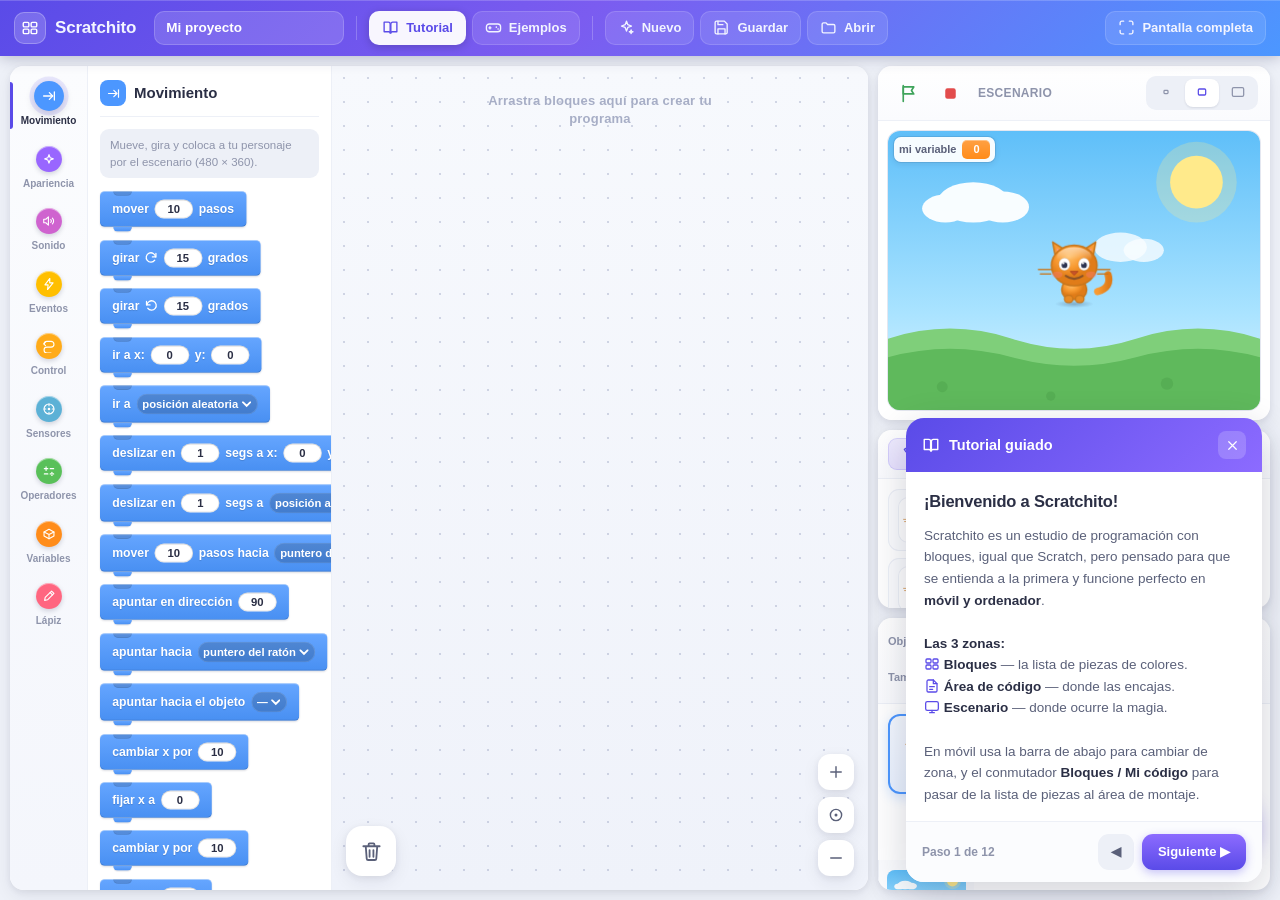
==== index.html @ 015745b8 "Scratchito: réplica de Scratch 3.0 en español para móvil y escritorio" ====
<!DOCTYPE html>
<html lang="es">
<head>
<meta charset="utf-8">
<meta name="viewport" content="width=device-width,initial-scale=1,maximum-scale=1,user-scalable=no,viewport-fit=cover">
<meta name="theme-color" content="#5A4BE8">
<title>Scratchito · Estudio de programación con bloques</title>
<link rel="icon" href="data:image/svg+xml,%3Csvg xmlns='http://www.w3.org/2000/svg' viewBox='0 0 24 24'%3E%3Crect width='24' height='24' rx='6' fill='%235A4BE8'/%3E%3Cg fill='white'%3E%3Crect x='4.5' y='5' width='6.4' height='5.4' rx='1.4'/%3E%3Crect x='13.1' y='5' width='6.4' height='5.4' rx='1.4'/%3E%3Crect x='4.5' y='13.6' width='6.4' height='5.4' rx='1.4'/%3E%3Crect x='13.1' y='13.6' width='6.4' height='5.4' rx='1.4'/%3E%3C/g%3E%3C/svg%3E">
<style>

/* ===================================================================
   SISTEMA DE ICONOS CSS
   Iconos vectoriales dibujados con máscaras SVG: heredan el color del
   texto (currentColor), son nítidos en cualquier pantalla y sustituyen
   por completo a los emojis del interfaz.
   =================================================================== */
.ic{
  display:inline-block;width:1.15em;height:1.15em;flex:0 0 auto;vertical-align:-.19em;
  background-color:currentColor;
  -webkit-mask-repeat:no-repeat;mask-repeat:no-repeat;
  -webkit-mask-position:center;mask-position:center;
  -webkit-mask-size:contain;mask-size:contain;
}
.ic-lg{width:1.5em;height:1.5em;vertical-align:-.32em}
.ic-xl{width:22px;height:22px}

.ic-flag{-webkit-mask-image:url("data:image/svg+xml,%3Csvg%20xmlns%3D%27http%3A%2F%2Fwww.w3.org%2F2000%2Fsvg%27%20viewBox%3D%270%200%2024%2024%27%20fill%3D%27none%27%20stroke%3D%27black%27%20stroke-width%3D%271.9%27%20stroke-linecap%3D%27round%27%20stroke-linejoin%3D%27round%27%3E%3Cpath%20d%3D%27M6%203v18%27%2F%3E%3Cpath%20d%3D%27M6%204.5h12l-2.6%204%202.6%204H6z%27%2F%3E%3C%2Fsvg%3E");mask-image:url("data:image/svg+xml,%3Csvg%20xmlns%3D%27http%3A%2F%2Fwww.w3.org%2F2000%2Fsvg%27%20viewBox%3D%270%200%2024%2024%27%20fill%3D%27none%27%20stroke%3D%27black%27%20stroke-width%3D%271.9%27%20stroke-linecap%3D%27round%27%20stroke-linejoin%3D%27round%27%3E%3Cpath%20d%3D%27M6%203v18%27%2F%3E%3Cpath%20d%3D%27M6%204.5h12l-2.6%204%202.6%204H6z%27%2F%3E%3C%2Fsvg%3E")}
.ic-stop{-webkit-mask-image:url("data:image/svg+xml,%3Csvg%20xmlns%3D%27http%3A%2F%2Fwww.w3.org%2F2000%2Fsvg%27%20viewBox%3D%270%200%2024%2024%27%20fill%3D%27none%27%20stroke%3D%27black%27%20stroke-width%3D%271.9%27%20stroke-linecap%3D%27round%27%20stroke-linejoin%3D%27round%27%3E%3Crect%20x%3D%276%27%20y%3D%276%27%20width%3D%2712%27%20height%3D%2712%27%20rx%3D%272.5%27%20fill%3D%27black%27%20stroke%3D%27none%27%2F%3E%3C%2Fsvg%3E");mask-image:url("data:image/svg+xml,%3Csvg%20xmlns%3D%27http%3A%2F%2Fwww.w3.org%2F2000%2Fsvg%27%20viewBox%3D%270%200%2024%2024%27%20fill%3D%27none%27%20stroke%3D%27black%27%20stroke-width%3D%271.9%27%20stroke-linecap%3D%27round%27%20stroke-linejoin%3D%27round%27%3E%3Crect%20x%3D%276%27%20y%3D%276%27%20width%3D%2712%27%20height%3D%2712%27%20rx%3D%272.5%27%20fill%3D%27black%27%20stroke%3D%27none%27%2F%3E%3C%2Fsvg%3E")}
.ic-book{-webkit-mask-image:url("data:image/svg+xml,%3Csvg%20xmlns%3D%27http%3A%2F%2Fwww.w3.org%2F2000%2Fsvg%27%20viewBox%3D%270%200%2024%2024%27%20fill%3D%27none%27%20stroke%3D%27black%27%20stroke-width%3D%271.9%27%20stroke-linecap%3D%27round%27%20stroke-linejoin%3D%27round%27%3E%3Cpath%20d%3D%27M3%204.5h6a2.5%202.5%200%200%201%202.5%202.5v13a2%202%200%200%200-2-2H3z%27%2F%3E%3Cpath%20d%3D%27M21%204.5h-6A2.5%202.5%200%200%200%2012.5%207v13a2%202%200%200%201%202-2H21z%27%2F%3E%3C%2Fsvg%3E");mask-image:url("data:image/svg+xml,%3Csvg%20xmlns%3D%27http%3A%2F%2Fwww.w3.org%2F2000%2Fsvg%27%20viewBox%3D%270%200%2024%2024%27%20fill%3D%27none%27%20stroke%3D%27black%27%20stroke-width%3D%271.9%27%20stroke-linecap%3D%27round%27%20stroke-linejoin%3D%27round%27%3E%3Cpath%20d%3D%27M3%204.5h6a2.5%202.5%200%200%201%202.5%202.5v13a2%202%200%200%200-2-2H3z%27%2F%3E%3Cpath%20d%3D%27M21%204.5h-6A2.5%202.5%200%200%200%2012.5%207v13a2%202%200%200%201%202-2H21z%27%2F%3E%3C%2Fsvg%3E")}
.ic-game{-webkit-mask-image:url("data:image/svg+xml,%3Csvg%20xmlns%3D%27http%3A%2F%2Fwww.w3.org%2F2000%2Fsvg%27%20viewBox%3D%270%200%2024%2024%27%20fill%3D%27none%27%20stroke%3D%27black%27%20stroke-width%3D%271.9%27%20stroke-linecap%3D%27round%27%20stroke-linejoin%3D%27round%27%3E%3Crect%20x%3D%272%27%20y%3D%277%27%20width%3D%2720%27%20height%3D%2711%27%20rx%3D%274%27%2F%3E%3Cpath%20d%3D%27M7%2011v3M5.5%2012.5h3%27%2F%3E%3Ccircle%20cx%3D%2716%27%20cy%3D%2711.5%27%20r%3D%271.1%27%20fill%3D%27black%27%20stroke%3D%27none%27%2F%3E%3Ccircle%20cx%3D%2718.5%27%20cy%3D%2714%27%20r%3D%271.1%27%20fill%3D%27black%27%20stroke%3D%27none%27%2F%3E%3C%2Fsvg%3E");mask-image:url("data:image/svg+xml,%3Csvg%20xmlns%3D%27http%3A%2F%2Fwww.w3.org%2F2000%2Fsvg%27%20viewBox%3D%270%200%2024%2024%27%20fill%3D%27none%27%20stroke%3D%27black%27%20stroke-width%3D%271.9%27%20stroke-linecap%3D%27round%27%20stroke-linejoin%3D%27round%27%3E%3Crect%20x%3D%272%27%20y%3D%277%27%20width%3D%2720%27%20height%3D%2711%27%20rx%3D%274%27%2F%3E%3Cpath%20d%3D%27M7%2011v3M5.5%2012.5h3%27%2F%3E%3Ccircle%20cx%3D%2716%27%20cy%3D%2711.5%27%20r%3D%271.1%27%20fill%3D%27black%27%20stroke%3D%27none%27%2F%3E%3Ccircle%20cx%3D%2718.5%27%20cy%3D%2714%27%20r%3D%271.1%27%20fill%3D%27black%27%20stroke%3D%27none%27%2F%3E%3C%2Fsvg%3E")}
.ic-sparkle{-webkit-mask-image:url("data:image/svg+xml,%3Csvg%20xmlns%3D%27http%3A%2F%2Fwww.w3.org%2F2000%2Fsvg%27%20viewBox%3D%270%200%2024%2024%27%20fill%3D%27none%27%20stroke%3D%27black%27%20stroke-width%3D%271.9%27%20stroke-linecap%3D%27round%27%20stroke-linejoin%3D%27round%27%3E%3Cpath%20d%3D%27M12%203l1.9%205.1L19%2010l-5.1%201.9L12%2017l-1.9-5.1L5%2010l5.1-1.9z%27%2F%3E%3Cpath%20d%3D%27M18.5%2015.5l.7%201.8%201.8.7-1.8.7-.7%201.8-.7-1.8-1.8-.7%201.8-.7z%27%2F%3E%3C%2Fsvg%3E");mask-image:url("data:image/svg+xml,%3Csvg%20xmlns%3D%27http%3A%2F%2Fwww.w3.org%2F2000%2Fsvg%27%20viewBox%3D%270%200%2024%2024%27%20fill%3D%27none%27%20stroke%3D%27black%27%20stroke-width%3D%271.9%27%20stroke-linecap%3D%27round%27%20stroke-linejoin%3D%27round%27%3E%3Cpath%20d%3D%27M12%203l1.9%205.1L19%2010l-5.1%201.9L12%2017l-1.9-5.1L5%2010l5.1-1.9z%27%2F%3E%3Cpath%20d%3D%27M18.5%2015.5l.7%201.8%201.8.7-1.8.7-.7%201.8-.7-1.8-1.8-.7%201.8-.7z%27%2F%3E%3C%2Fsvg%3E")}
.ic-save{-webkit-mask-image:url("data:image/svg+xml,%3Csvg%20xmlns%3D%27http%3A%2F%2Fwww.w3.org%2F2000%2Fsvg%27%20viewBox%3D%270%200%2024%2024%27%20fill%3D%27none%27%20stroke%3D%27black%27%20stroke-width%3D%271.9%27%20stroke-linecap%3D%27round%27%20stroke-linejoin%3D%27round%27%3E%3Cpath%20d%3D%27M5%203h11l4%204v12a2%202%200%200%201-2%202H5a2%202%200%200%201-2-2V5a2%202%200%200%201%202-2z%27%2F%3E%3Cpath%20d%3D%27M7%2021v-7h10v7M7%203v5h7%27%2F%3E%3C%2Fsvg%3E");mask-image:url("data:image/svg+xml,%3Csvg%20xmlns%3D%27http%3A%2F%2Fwww.w3.org%2F2000%2Fsvg%27%20viewBox%3D%270%200%2024%2024%27%20fill%3D%27none%27%20stroke%3D%27black%27%20stroke-width%3D%271.9%27%20stroke-linecap%3D%27round%27%20stroke-linejoin%3D%27round%27%3E%3Cpath%20d%3D%27M5%203h11l4%204v12a2%202%200%200%201-2%202H5a2%202%200%200%201-2-2V5a2%202%200%200%201%202-2z%27%2F%3E%3Cpath%20d%3D%27M7%2021v-7h10v7M7%203v5h7%27%2F%3E%3C%2Fsvg%3E")}
.ic-folder{-webkit-mask-image:url("data:image/svg+xml,%3Csvg%20xmlns%3D%27http%3A%2F%2Fwww.w3.org%2F2000%2Fsvg%27%20viewBox%3D%270%200%2024%2024%27%20fill%3D%27none%27%20stroke%3D%27black%27%20stroke-width%3D%271.9%27%20stroke-linecap%3D%27round%27%20stroke-linejoin%3D%27round%27%3E%3Cpath%20d%3D%27M3%207.5A2%202%200%200%201%205%205.5h3.6l2%202.2H19a2%202%200%200%201%202%202v7.8a2%202%200%200%201-2%202H5a2%202%200%200%201-2-2z%27%2F%3E%3C%2Fsvg%3E");mask-image:url("data:image/svg+xml,%3Csvg%20xmlns%3D%27http%3A%2F%2Fwww.w3.org%2F2000%2Fsvg%27%20viewBox%3D%270%200%2024%2024%27%20fill%3D%27none%27%20stroke%3D%27black%27%20stroke-width%3D%271.9%27%20stroke-linecap%3D%27round%27%20stroke-linejoin%3D%27round%27%3E%3Cpath%20d%3D%27M3%207.5A2%202%200%200%201%205%205.5h3.6l2%202.2H19a2%202%200%200%201%202%202v7.8a2%202%200%200%201-2%202H5a2%202%200%200%201-2-2z%27%2F%3E%3C%2Fsvg%3E")}
.ic-expand{-webkit-mask-image:url("data:image/svg+xml,%3Csvg%20xmlns%3D%27http%3A%2F%2Fwww.w3.org%2F2000%2Fsvg%27%20viewBox%3D%270%200%2024%2024%27%20fill%3D%27none%27%20stroke%3D%27black%27%20stroke-width%3D%271.9%27%20stroke-linecap%3D%27round%27%20stroke-linejoin%3D%27round%27%3E%3Cpath%20d%3D%27M8%203H5.5A2.5%202.5%200%200%200%203%205.5V8M16%203h2.5A2.5%202.5%200%200%201%2021%205.5V8M21%2016v2.5a2.5%202.5%200%200%201-2.5%202.5H16M3%2016v2.5A2.5%202.5%200%200%200%205.5%2021H8%27%2F%3E%3C%2Fsvg%3E");mask-image:url("data:image/svg+xml,%3Csvg%20xmlns%3D%27http%3A%2F%2Fwww.w3.org%2F2000%2Fsvg%27%20viewBox%3D%270%200%2024%2024%27%20fill%3D%27none%27%20stroke%3D%27black%27%20stroke-width%3D%271.9%27%20stroke-linecap%3D%27round%27%20stroke-linejoin%3D%27round%27%3E%3Cpath%20d%3D%27M8%203H5.5A2.5%202.5%200%200%200%203%205.5V8M16%203h2.5A2.5%202.5%200%200%201%2021%205.5V8M21%2016v2.5a2.5%202.5%200%200%201-2.5%202.5H16M3%2016v2.5A2.5%202.5%200%200%200%205.5%2021H8%27%2F%3E%3C%2Fsvg%3E")}
.ic-dots{-webkit-mask-image:url("data:image/svg+xml,%3Csvg%20xmlns%3D%27http%3A%2F%2Fwww.w3.org%2F2000%2Fsvg%27%20viewBox%3D%270%200%2024%2024%27%20fill%3D%27none%27%20stroke%3D%27black%27%20stroke-width%3D%271.9%27%20stroke-linecap%3D%27round%27%20stroke-linejoin%3D%27round%27%3E%3Ccircle%20cx%3D%275%27%20cy%3D%2712%27%20r%3D%271.7%27%20fill%3D%27black%27%20stroke%3D%27none%27%2F%3E%3Ccircle%20cx%3D%2712%27%20cy%3D%2712%27%20r%3D%271.7%27%20fill%3D%27black%27%20stroke%3D%27none%27%2F%3E%3Ccircle%20cx%3D%2719%27%20cy%3D%2712%27%20r%3D%271.7%27%20fill%3D%27black%27%20stroke%3D%27none%27%2F%3E%3C%2Fsvg%3E");mask-image:url("data:image/svg+xml,%3Csvg%20xmlns%3D%27http%3A%2F%2Fwww.w3.org%2F2000%2Fsvg%27%20viewBox%3D%270%200%2024%2024%27%20fill%3D%27none%27%20stroke%3D%27black%27%20stroke-width%3D%271.9%27%20stroke-linecap%3D%27round%27%20stroke-linejoin%3D%27round%27%3E%3Ccircle%20cx%3D%275%27%20cy%3D%2712%27%20r%3D%271.7%27%20fill%3D%27black%27%20stroke%3D%27none%27%2F%3E%3Ccircle%20cx%3D%2712%27%20cy%3D%2712%27%20r%3D%271.7%27%20fill%3D%27black%27%20stroke%3D%27none%27%2F%3E%3Ccircle%20cx%3D%2719%27%20cy%3D%2712%27%20r%3D%271.7%27%20fill%3D%27black%27%20stroke%3D%27none%27%2F%3E%3C%2Fsvg%3E")}
.ic-trash{-webkit-mask-image:url("data:image/svg+xml,%3Csvg%20xmlns%3D%27http%3A%2F%2Fwww.w3.org%2F2000%2Fsvg%27%20viewBox%3D%270%200%2024%2024%27%20fill%3D%27none%27%20stroke%3D%27black%27%20stroke-width%3D%271.9%27%20stroke-linecap%3D%27round%27%20stroke-linejoin%3D%27round%27%3E%3Cpath%20d%3D%27M3.5%206.5h17M9%206.5V4.5a1%201%200%200%201%201-1h4a1%201%200%200%201%201%201v2M6%206.5l1%2013a1.5%201.5%200%200%200%201.5%201.4h7A1.5%201.5%200%200%200%2017%2019.5l1-13%27%2F%3E%3Cpath%20d%3D%27M10%2010.5v7M14%2010.5v7%27%2F%3E%3C%2Fsvg%3E");mask-image:url("data:image/svg+xml,%3Csvg%20xmlns%3D%27http%3A%2F%2Fwww.w3.org%2F2000%2Fsvg%27%20viewBox%3D%270%200%2024%2024%27%20fill%3D%27none%27%20stroke%3D%27black%27%20stroke-width%3D%271.9%27%20stroke-linecap%3D%27round%27%20stroke-linejoin%3D%27round%27%3E%3Cpath%20d%3D%27M3.5%206.5h17M9%206.5V4.5a1%201%200%200%201%201-1h4a1%201%200%200%201%201%201v2M6%206.5l1%2013a1.5%201.5%200%200%200%201.5%201.4h7A1.5%201.5%200%200%200%2017%2019.5l1-13%27%2F%3E%3Cpath%20d%3D%27M10%2010.5v7M14%2010.5v7%27%2F%3E%3C%2Fsvg%3E")}
.ic-plus{-webkit-mask-image:url("data:image/svg+xml,%3Csvg%20xmlns%3D%27http%3A%2F%2Fwww.w3.org%2F2000%2Fsvg%27%20viewBox%3D%270%200%2024%2024%27%20fill%3D%27none%27%20stroke%3D%27black%27%20stroke-width%3D%271.9%27%20stroke-linecap%3D%27round%27%20stroke-linejoin%3D%27round%27%3E%3Cpath%20d%3D%27M12%205v14M5%2012h14%27%2F%3E%3C%2Fsvg%3E");mask-image:url("data:image/svg+xml,%3Csvg%20xmlns%3D%27http%3A%2F%2Fwww.w3.org%2F2000%2Fsvg%27%20viewBox%3D%270%200%2024%2024%27%20fill%3D%27none%27%20stroke%3D%27black%27%20stroke-width%3D%271.9%27%20stroke-linecap%3D%27round%27%20stroke-linejoin%3D%27round%27%3E%3Cpath%20d%3D%27M12%205v14M5%2012h14%27%2F%3E%3C%2Fsvg%3E")}
.ic-minus{-webkit-mask-image:url("data:image/svg+xml,%3Csvg%20xmlns%3D%27http%3A%2F%2Fwww.w3.org%2F2000%2Fsvg%27%20viewBox%3D%270%200%2024%2024%27%20fill%3D%27none%27%20stroke%3D%27black%27%20stroke-width%3D%271.9%27%20stroke-linecap%3D%27round%27%20stroke-linejoin%3D%27round%27%3E%3Cpath%20d%3D%27M5%2012h14%27%2F%3E%3C%2Fsvg%3E");mask-image:url("data:image/svg+xml,%3Csvg%20xmlns%3D%27http%3A%2F%2Fwww.w3.org%2F2000%2Fsvg%27%20viewBox%3D%270%200%2024%2024%27%20fill%3D%27none%27%20stroke%3D%27black%27%20stroke-width%3D%271.9%27%20stroke-linecap%3D%27round%27%20stroke-linejoin%3D%27round%27%3E%3Cpath%20d%3D%27M5%2012h14%27%2F%3E%3C%2Fsvg%3E")}
.ic-target{-webkit-mask-image:url("data:image/svg+xml,%3Csvg%20xmlns%3D%27http%3A%2F%2Fwww.w3.org%2F2000%2Fsvg%27%20viewBox%3D%270%200%2024%2024%27%20fill%3D%27none%27%20stroke%3D%27black%27%20stroke-width%3D%271.9%27%20stroke-linecap%3D%27round%27%20stroke-linejoin%3D%27round%27%3E%3Ccircle%20cx%3D%2712%27%20cy%3D%2712%27%20r%3D%277.5%27%2F%3E%3Ccircle%20cx%3D%2712%27%20cy%3D%2712%27%20r%3D%272%27%20fill%3D%27black%27%20stroke%3D%27none%27%2F%3E%3C%2Fsvg%3E");mask-image:url("data:image/svg+xml,%3Csvg%20xmlns%3D%27http%3A%2F%2Fwww.w3.org%2F2000%2Fsvg%27%20viewBox%3D%270%200%2024%2024%27%20fill%3D%27none%27%20stroke%3D%27black%27%20stroke-width%3D%271.9%27%20stroke-linecap%3D%27round%27%20stroke-linejoin%3D%27round%27%3E%3Ccircle%20cx%3D%2712%27%20cy%3D%2712%27%20r%3D%277.5%27%2F%3E%3Ccircle%20cx%3D%2712%27%20cy%3D%2712%27%20r%3D%272%27%20fill%3D%27black%27%20stroke%3D%27none%27%2F%3E%3C%2Fsvg%3E")}
.ic-check{-webkit-mask-image:url("data:image/svg+xml,%3Csvg%20xmlns%3D%27http%3A%2F%2Fwww.w3.org%2F2000%2Fsvg%27%20viewBox%3D%270%200%2024%2024%27%20fill%3D%27none%27%20stroke%3D%27black%27%20stroke-width%3D%271.9%27%20stroke-linecap%3D%27round%27%20stroke-linejoin%3D%27round%27%3E%3Cpath%20d%3D%27M4.5%2012.5l5%205%2010-11%27%2F%3E%3C%2Fsvg%3E");mask-image:url("data:image/svg+xml,%3Csvg%20xmlns%3D%27http%3A%2F%2Fwww.w3.org%2F2000%2Fsvg%27%20viewBox%3D%270%200%2024%2024%27%20fill%3D%27none%27%20stroke%3D%27black%27%20stroke-width%3D%271.9%27%20stroke-linecap%3D%27round%27%20stroke-linejoin%3D%27round%27%3E%3Cpath%20d%3D%27M4.5%2012.5l5%205%2010-11%27%2F%3E%3C%2Fsvg%3E")}
.ic-close{-webkit-mask-image:url("data:image/svg+xml,%3Csvg%20xmlns%3D%27http%3A%2F%2Fwww.w3.org%2F2000%2Fsvg%27%20viewBox%3D%270%200%2024%2024%27%20fill%3D%27none%27%20stroke%3D%27black%27%20stroke-width%3D%271.9%27%20stroke-linecap%3D%27round%27%20stroke-linejoin%3D%27round%27%3E%3Cpath%20d%3D%27M6%206l12%2012M18%206L6%2018%27%2F%3E%3C%2Fsvg%3E");mask-image:url("data:image/svg+xml,%3Csvg%20xmlns%3D%27http%3A%2F%2Fwww.w3.org%2F2000%2Fsvg%27%20viewBox%3D%270%200%2024%2024%27%20fill%3D%27none%27%20stroke%3D%27black%27%20stroke-width%3D%271.9%27%20stroke-linecap%3D%27round%27%20stroke-linejoin%3D%27round%27%3E%3Cpath%20d%3D%27M6%206l12%2012M18%206L6%2018%27%2F%3E%3C%2Fsvg%3E")}
.ic-search{-webkit-mask-image:url("data:image/svg+xml,%3Csvg%20xmlns%3D%27http%3A%2F%2Fwww.w3.org%2F2000%2Fsvg%27%20viewBox%3D%270%200%2024%2024%27%20fill%3D%27none%27%20stroke%3D%27black%27%20stroke-width%3D%271.9%27%20stroke-linecap%3D%27round%27%20stroke-linejoin%3D%27round%27%3E%3Ccircle%20cx%3D%2711%27%20cy%3D%2711%27%20r%3D%276.5%27%2F%3E%3Cpath%20d%3D%27M16%2016l4.5%204.5%27%2F%3E%3C%2Fsvg%3E");mask-image:url("data:image/svg+xml,%3Csvg%20xmlns%3D%27http%3A%2F%2Fwww.w3.org%2F2000%2Fsvg%27%20viewBox%3D%270%200%2024%2024%27%20fill%3D%27none%27%20stroke%3D%27black%27%20stroke-width%3D%271.9%27%20stroke-linecap%3D%27round%27%20stroke-linejoin%3D%27round%27%3E%3Ccircle%20cx%3D%2711%27%20cy%3D%2711%27%20r%3D%276.5%27%2F%3E%3Cpath%20d%3D%27M16%2016l4.5%204.5%27%2F%3E%3C%2Fsvg%3E")}
.ic-eye{-webkit-mask-image:url("data:image/svg+xml,%3Csvg%20xmlns%3D%27http%3A%2F%2Fwww.w3.org%2F2000%2Fsvg%27%20viewBox%3D%270%200%2024%2024%27%20fill%3D%27none%27%20stroke%3D%27black%27%20stroke-width%3D%271.9%27%20stroke-linecap%3D%27round%27%20stroke-linejoin%3D%27round%27%3E%3Cpath%20d%3D%27M2.5%2012S6%205.5%2012%205.5%2021.5%2012%2021.5%2012%2018%2018.5%2012%2018.5%202.5%2012%202.5%2012z%27%2F%3E%3Ccircle%20cx%3D%2712%27%20cy%3D%2712%27%20r%3D%272.8%27%2F%3E%3C%2Fsvg%3E");mask-image:url("data:image/svg+xml,%3Csvg%20xmlns%3D%27http%3A%2F%2Fwww.w3.org%2F2000%2Fsvg%27%20viewBox%3D%270%200%2024%2024%27%20fill%3D%27none%27%20stroke%3D%27black%27%20stroke-width%3D%271.9%27%20stroke-linecap%3D%27round%27%20stroke-linejoin%3D%27round%27%3E%3Cpath%20d%3D%27M2.5%2012S6%205.5%2012%205.5%2021.5%2012%2021.5%2012%2018%2018.5%2012%2018.5%202.5%2012%202.5%2012z%27%2F%3E%3Ccircle%20cx%3D%2712%27%20cy%3D%2712%27%20r%3D%272.8%27%2F%3E%3C%2Fsvg%3E")}
.ic-eye-off{-webkit-mask-image:url("data:image/svg+xml,%3Csvg%20xmlns%3D%27http%3A%2F%2Fwww.w3.org%2F2000%2Fsvg%27%20viewBox%3D%270%200%2024%2024%27%20fill%3D%27none%27%20stroke%3D%27black%27%20stroke-width%3D%271.9%27%20stroke-linecap%3D%27round%27%20stroke-linejoin%3D%27round%27%3E%3Cpath%20d%3D%27M4%204l16%2016%27%2F%3E%3Cpath%20d%3D%27M9.6%206.1A9%209%200%200%201%2012%205.5c6%200%209.5%206.5%209.5%206.5a17%2017%200%200%201-3.3%204.1M6.2%208.2A17%2017%200%200%200%202.5%2012S6%2018.5%2012%2018.5a9%209%200%200%200%202.6-.4%27%2F%3E%3Cpath%20d%3D%27M9.9%209.9a3%203%200%200%200%204.2%204.2%27%2F%3E%3C%2Fsvg%3E");mask-image:url("data:image/svg+xml,%3Csvg%20xmlns%3D%27http%3A%2F%2Fwww.w3.org%2F2000%2Fsvg%27%20viewBox%3D%270%200%2024%2024%27%20fill%3D%27none%27%20stroke%3D%27black%27%20stroke-width%3D%271.9%27%20stroke-linecap%3D%27round%27%20stroke-linejoin%3D%27round%27%3E%3Cpath%20d%3D%27M4%204l16%2016%27%2F%3E%3Cpath%20d%3D%27M9.6%206.1A9%209%200%200%201%2012%205.5c6%200%209.5%206.5%209.5%206.5a17%2017%200%200%201-3.3%204.1M6.2%208.2A17%2017%200%200%200%202.5%2012S6%2018.5%2012%2018.5a9%209%200%200%200%202.6-.4%27%2F%3E%3Cpath%20d%3D%27M9.9%209.9a3%203%200%200%200%204.2%204.2%27%2F%3E%3C%2Fsvg%3E")}
.ic-stage{-webkit-mask-image:url("data:image/svg+xml,%3Csvg%20xmlns%3D%27http%3A%2F%2Fwww.w3.org%2F2000%2Fsvg%27%20viewBox%3D%270%200%2024%2024%27%20fill%3D%27none%27%20stroke%3D%27black%27%20stroke-width%3D%271.9%27%20stroke-linecap%3D%27round%27%20stroke-linejoin%3D%27round%27%3E%3Crect%20x%3D%272.5%27%20y%3D%274%27%20width%3D%2719%27%20height%3D%2713%27%20rx%3D%272.5%27%2F%3E%3Cpath%20d%3D%27M8.5%2020.5h7M12%2017v3.5%27%2F%3E%3C%2Fsvg%3E");mask-image:url("data:image/svg+xml,%3Csvg%20xmlns%3D%27http%3A%2F%2Fwww.w3.org%2F2000%2Fsvg%27%20viewBox%3D%270%200%2024%2024%27%20fill%3D%27none%27%20stroke%3D%27black%27%20stroke-width%3D%271.9%27%20stroke-linecap%3D%27round%27%20stroke-linejoin%3D%27round%27%3E%3Crect%20x%3D%272.5%27%20y%3D%274%27%20width%3D%2719%27%20height%3D%2713%27%20rx%3D%272.5%27%2F%3E%3Cpath%20d%3D%27M8.5%2020.5h7M12%2017v3.5%27%2F%3E%3C%2Fsvg%3E")}
.ic-bricks{-webkit-mask-image:url("data:image/svg+xml,%3Csvg%20xmlns%3D%27http%3A%2F%2Fwww.w3.org%2F2000%2Fsvg%27%20viewBox%3D%270%200%2024%2024%27%20fill%3D%27none%27%20stroke%3D%27black%27%20stroke-width%3D%271.9%27%20stroke-linecap%3D%27round%27%20stroke-linejoin%3D%27round%27%3E%3Crect%20x%3D%273%27%20y%3D%274.5%27%20width%3D%277.5%27%20height%3D%276%27%20rx%3D%271.5%27%2F%3E%3Crect%20x%3D%2713.5%27%20y%3D%274.5%27%20width%3D%277.5%27%20height%3D%276%27%20rx%3D%271.5%27%2F%3E%3Crect%20x%3D%273%27%20y%3D%2713.5%27%20width%3D%277.5%27%20height%3D%276%27%20rx%3D%271.5%27%2F%3E%3Crect%20x%3D%2713.5%27%20y%3D%2713.5%27%20width%3D%277.5%27%20height%3D%276%27%20rx%3D%271.5%27%2F%3E%3C%2Fsvg%3E");mask-image:url("data:image/svg+xml,%3Csvg%20xmlns%3D%27http%3A%2F%2Fwww.w3.org%2F2000%2Fsvg%27%20viewBox%3D%270%200%2024%2024%27%20fill%3D%27none%27%20stroke%3D%27black%27%20stroke-width%3D%271.9%27%20stroke-linecap%3D%27round%27%20stroke-linejoin%3D%27round%27%3E%3Crect%20x%3D%273%27%20y%3D%274.5%27%20width%3D%277.5%27%20height%3D%276%27%20rx%3D%271.5%27%2F%3E%3Crect%20x%3D%2713.5%27%20y%3D%274.5%27%20width%3D%277.5%27%20height%3D%276%27%20rx%3D%271.5%27%2F%3E%3Crect%20x%3D%273%27%20y%3D%2713.5%27%20width%3D%277.5%27%20height%3D%276%27%20rx%3D%271.5%27%2F%3E%3Crect%20x%3D%2713.5%27%20y%3D%2713.5%27%20width%3D%277.5%27%20height%3D%276%27%20rx%3D%271.5%27%2F%3E%3C%2Fsvg%3E")}
.ic-script{-webkit-mask-image:url("data:image/svg+xml,%3Csvg%20xmlns%3D%27http%3A%2F%2Fwww.w3.org%2F2000%2Fsvg%27%20viewBox%3D%270%200%2024%2024%27%20fill%3D%27none%27%20stroke%3D%27black%27%20stroke-width%3D%271.9%27%20stroke-linecap%3D%27round%27%20stroke-linejoin%3D%27round%27%3E%3Cpath%20d%3D%27M14%203H6.5A2%202%200%200%200%204.5%205v14a2%202%200%200%200%202%202h11a2%202%200%200%200%202-2V8.5z%27%2F%3E%3Cpath%20d%3D%27M14%203v5.5h5.5M8.5%2013h7M8.5%2017h4.5%27%2F%3E%3C%2Fsvg%3E");mask-image:url("data:image/svg+xml,%3Csvg%20xmlns%3D%27http%3A%2F%2Fwww.w3.org%2F2000%2Fsvg%27%20viewBox%3D%270%200%2024%2024%27%20fill%3D%27none%27%20stroke%3D%27black%27%20stroke-width%3D%271.9%27%20stroke-linecap%3D%27round%27%20stroke-linejoin%3D%27round%27%3E%3Cpath%20d%3D%27M14%203H6.5A2%202%200%200%200%204.5%205v14a2%202%200%200%200%202%202h11a2%202%200%200%200%202-2V8.5z%27%2F%3E%3Cpath%20d%3D%27M14%203v5.5h5.5M8.5%2013h7M8.5%2017h4.5%27%2F%3E%3C%2Fsvg%3E")}
.ic-shirt{-webkit-mask-image:url("data:image/svg+xml,%3Csvg%20xmlns%3D%27http%3A%2F%2Fwww.w3.org%2F2000%2Fsvg%27%20viewBox%3D%270%200%2024%2024%27%20fill%3D%27none%27%20stroke%3D%27black%27%20stroke-width%3D%271.9%27%20stroke-linecap%3D%27round%27%20stroke-linejoin%3D%27round%27%3E%3Cpath%20d%3D%27M8.5%203.5L12%205.5l3.5-2%205%203-2.2%203.6-2.3-1.2v11.6h-8V8.9L5.7%2010.1%203.5%206.5z%27%2F%3E%3C%2Fsvg%3E");mask-image:url("data:image/svg+xml,%3Csvg%20xmlns%3D%27http%3A%2F%2Fwww.w3.org%2F2000%2Fsvg%27%20viewBox%3D%270%200%2024%2024%27%20fill%3D%27none%27%20stroke%3D%27black%27%20stroke-width%3D%271.9%27%20stroke-linecap%3D%27round%27%20stroke-linejoin%3D%27round%27%3E%3Cpath%20d%3D%27M8.5%203.5L12%205.5l3.5-2%205%203-2.2%203.6-2.3-1.2v11.6h-8V8.9L5.7%2010.1%203.5%206.5z%27%2F%3E%3C%2Fsvg%3E")}
.ic-speaker{-webkit-mask-image:url("data:image/svg+xml,%3Csvg%20xmlns%3D%27http%3A%2F%2Fwww.w3.org%2F2000%2Fsvg%27%20viewBox%3D%270%200%2024%2024%27%20fill%3D%27none%27%20stroke%3D%27black%27%20stroke-width%3D%271.9%27%20stroke-linecap%3D%27round%27%20stroke-linejoin%3D%27round%27%3E%3Cpath%20d%3D%27M11%205L6.5%209H3v6h3.5L11%2019z%27%2F%3E%3Cpath%20d%3D%27M15%209.5a3.5%203.5%200%200%201%200%205M17.8%207a7%207%200%200%201%200%2010%27%2F%3E%3C%2Fsvg%3E");mask-image:url("data:image/svg+xml,%3Csvg%20xmlns%3D%27http%3A%2F%2Fwww.w3.org%2F2000%2Fsvg%27%20viewBox%3D%270%200%2024%2024%27%20fill%3D%27none%27%20stroke%3D%27black%27%20stroke-width%3D%271.9%27%20stroke-linecap%3D%27round%27%20stroke-linejoin%3D%27round%27%3E%3Cpath%20d%3D%27M11%205L6.5%209H3v6h3.5L11%2019z%27%2F%3E%3Cpath%20d%3D%27M15%209.5a3.5%203.5%200%200%201%200%205M17.8%207a7%207%200%200%201%200%2010%27%2F%3E%3C%2Fsvg%3E")}
.ic-note{-webkit-mask-image:url("data:image/svg+xml,%3Csvg%20xmlns%3D%27http%3A%2F%2Fwww.w3.org%2F2000%2Fsvg%27%20viewBox%3D%270%200%2024%2024%27%20fill%3D%27none%27%20stroke%3D%27black%27%20stroke-width%3D%271.9%27%20stroke-linecap%3D%27round%27%20stroke-linejoin%3D%27round%27%3E%3Cpath%20d%3D%27M9%2018V5.5l10-2V16%27%2F%3E%3Ccircle%20cx%3D%276.5%27%20cy%3D%2718%27%20r%3D%272.6%27%2F%3E%3Ccircle%20cx%3D%2716.5%27%20cy%3D%2716%27%20r%3D%272.6%27%2F%3E%3C%2Fsvg%3E");mask-image:url("data:image/svg+xml,%3Csvg%20xmlns%3D%27http%3A%2F%2Fwww.w3.org%2F2000%2Fsvg%27%20viewBox%3D%270%200%2024%2024%27%20fill%3D%27none%27%20stroke%3D%27black%27%20stroke-width%3D%271.9%27%20stroke-linecap%3D%27round%27%20stroke-linejoin%3D%27round%27%3E%3Cpath%20d%3D%27M9%2018V5.5l10-2V16%27%2F%3E%3Ccircle%20cx%3D%276.5%27%20cy%3D%2718%27%20r%3D%272.6%27%2F%3E%3Ccircle%20cx%3D%2716.5%27%20cy%3D%2716%27%20r%3D%272.6%27%2F%3E%3C%2Fsvg%3E")}
.ic-image{-webkit-mask-image:url("data:image/svg+xml,%3Csvg%20xmlns%3D%27http%3A%2F%2Fwww.w3.org%2F2000%2Fsvg%27%20viewBox%3D%270%200%2024%2024%27%20fill%3D%27none%27%20stroke%3D%27black%27%20stroke-width%3D%271.9%27%20stroke-linecap%3D%27round%27%20stroke-linejoin%3D%27round%27%3E%3Crect%20x%3D%273%27%20y%3D%274.5%27%20width%3D%2718%27%20height%3D%2715%27%20rx%3D%272.5%27%2F%3E%3Ccircle%20cx%3D%278.5%27%20cy%3D%2710%27%20r%3D%271.8%27%2F%3E%3Cpath%20d%3D%27M3.5%2017l5-4.5%204%203.5%203-2.5%205%204%27%2F%3E%3C%2Fsvg%3E");mask-image:url("data:image/svg+xml,%3Csvg%20xmlns%3D%27http%3A%2F%2Fwww.w3.org%2F2000%2Fsvg%27%20viewBox%3D%270%200%2024%2024%27%20fill%3D%27none%27%20stroke%3D%27black%27%20stroke-width%3D%271.9%27%20stroke-linecap%3D%27round%27%20stroke-linejoin%3D%27round%27%3E%3Crect%20x%3D%273%27%20y%3D%274.5%27%20width%3D%2718%27%20height%3D%2715%27%20rx%3D%272.5%27%2F%3E%3Ccircle%20cx%3D%278.5%27%20cy%3D%2710%27%20r%3D%271.8%27%2F%3E%3Cpath%20d%3D%27M3.5%2017l5-4.5%204%203.5%203-2.5%205%204%27%2F%3E%3C%2Fsvg%3E")}
.ic-user-plus{-webkit-mask-image:url("data:image/svg+xml,%3Csvg%20xmlns%3D%27http%3A%2F%2Fwww.w3.org%2F2000%2Fsvg%27%20viewBox%3D%270%200%2024%2024%27%20fill%3D%27none%27%20stroke%3D%27black%27%20stroke-width%3D%271.9%27%20stroke-linecap%3D%27round%27%20stroke-linejoin%3D%27round%27%3E%3Ccircle%20cx%3D%279.5%27%20cy%3D%278%27%20r%3D%273.8%27%2F%3E%3Cpath%20d%3D%27M3%2020c0-3.6%202.9-5.8%206.5-5.8%201.4%200%202.7.3%203.7.9%27%2F%3E%3Cpath%20d%3D%27M18%2013.5v6M15%2016.5h6%27%2F%3E%3C%2Fsvg%3E");mask-image:url("data:image/svg+xml,%3Csvg%20xmlns%3D%27http%3A%2F%2Fwww.w3.org%2F2000%2Fsvg%27%20viewBox%3D%270%200%2024%2024%27%20fill%3D%27none%27%20stroke%3D%27black%27%20stroke-width%3D%271.9%27%20stroke-linecap%3D%27round%27%20stroke-linejoin%3D%27round%27%3E%3Ccircle%20cx%3D%279.5%27%20cy%3D%278%27%20r%3D%273.8%27%2F%3E%3Cpath%20d%3D%27M3%2020c0-3.6%202.9-5.8%206.5-5.8%201.4%200%202.7.3%203.7.9%27%2F%3E%3Cpath%20d%3D%27M18%2013.5v6M15%2016.5h6%27%2F%3E%3C%2Fsvg%3E")}
.ic-sq-s{-webkit-mask-image:url("data:image/svg+xml,%3Csvg%20xmlns%3D%27http%3A%2F%2Fwww.w3.org%2F2000%2Fsvg%27%20viewBox%3D%270%200%2024%2024%27%20fill%3D%27none%27%20stroke%3D%27black%27%20stroke-width%3D%271.9%27%20stroke-linecap%3D%27round%27%20stroke-linejoin%3D%27round%27%3E%3Crect%20x%3D%279%27%20y%3D%279.5%27%20width%3D%276%27%20height%3D%275%27%20rx%3D%271.2%27%2F%3E%3C%2Fsvg%3E");mask-image:url("data:image/svg+xml,%3Csvg%20xmlns%3D%27http%3A%2F%2Fwww.w3.org%2F2000%2Fsvg%27%20viewBox%3D%270%200%2024%2024%27%20fill%3D%27none%27%20stroke%3D%27black%27%20stroke-width%3D%271.9%27%20stroke-linecap%3D%27round%27%20stroke-linejoin%3D%27round%27%3E%3Crect%20x%3D%279%27%20y%3D%279.5%27%20width%3D%276%27%20height%3D%275%27%20rx%3D%271.2%27%2F%3E%3C%2Fsvg%3E")}
.ic-sq-m{-webkit-mask-image:url("data:image/svg+xml,%3Csvg%20xmlns%3D%27http%3A%2F%2Fwww.w3.org%2F2000%2Fsvg%27%20viewBox%3D%270%200%2024%2024%27%20fill%3D%27none%27%20stroke%3D%27black%27%20stroke-width%3D%271.9%27%20stroke-linecap%3D%27round%27%20stroke-linejoin%3D%27round%27%3E%3Crect%20x%3D%276.5%27%20y%3D%277.5%27%20width%3D%2711%27%20height%3D%279%27%20rx%3D%271.6%27%2F%3E%3C%2Fsvg%3E");mask-image:url("data:image/svg+xml,%3Csvg%20xmlns%3D%27http%3A%2F%2Fwww.w3.org%2F2000%2Fsvg%27%20viewBox%3D%270%200%2024%2024%27%20fill%3D%27none%27%20stroke%3D%27black%27%20stroke-width%3D%271.9%27%20stroke-linecap%3D%27round%27%20stroke-linejoin%3D%27round%27%3E%3Crect%20x%3D%276.5%27%20y%3D%277.5%27%20width%3D%2711%27%20height%3D%279%27%20rx%3D%271.6%27%2F%3E%3C%2Fsvg%3E")}
.ic-sq-l{-webkit-mask-image:url("data:image/svg+xml,%3Csvg%20xmlns%3D%27http%3A%2F%2Fwww.w3.org%2F2000%2Fsvg%27%20viewBox%3D%270%200%2024%2024%27%20fill%3D%27none%27%20stroke%3D%27black%27%20stroke-width%3D%271.9%27%20stroke-linecap%3D%27round%27%20stroke-linejoin%3D%27round%27%3E%3Crect%20x%3D%273.5%27%20y%3D%275.5%27%20width%3D%2717%27%20height%3D%2713%27%20rx%3D%272%27%2F%3E%3C%2Fsvg%3E");mask-image:url("data:image/svg+xml,%3Csvg%20xmlns%3D%27http%3A%2F%2Fwww.w3.org%2F2000%2Fsvg%27%20viewBox%3D%270%200%2024%2024%27%20fill%3D%27none%27%20stroke%3D%27black%27%20stroke-width%3D%271.9%27%20stroke-linecap%3D%27round%27%20stroke-linejoin%3D%27round%27%3E%3Crect%20x%3D%273.5%27%20y%3D%275.5%27%20width%3D%2717%27%20height%3D%2713%27%20rx%3D%272%27%2F%3E%3C%2Fsvg%3E")}
.ic-motion{-webkit-mask-image:url("data:image/svg+xml,%3Csvg%20xmlns%3D%27http%3A%2F%2Fwww.w3.org%2F2000%2Fsvg%27%20viewBox%3D%270%200%2024%2024%27%20fill%3D%27none%27%20stroke%3D%27black%27%20stroke-width%3D%271.9%27%20stroke-linecap%3D%27round%27%20stroke-linejoin%3D%27round%27%3E%3Cpath%20d%3D%27M4%2012h13%27%2F%3E%3Cpath%20d%3D%27M12.5%207l5%205-5%205%27%2F%3E%3Cpath%20d%3D%27M20%206v12%27%2F%3E%3C%2Fsvg%3E");mask-image:url("data:image/svg+xml,%3Csvg%20xmlns%3D%27http%3A%2F%2Fwww.w3.org%2F2000%2Fsvg%27%20viewBox%3D%270%200%2024%2024%27%20fill%3D%27none%27%20stroke%3D%27black%27%20stroke-width%3D%271.9%27%20stroke-linecap%3D%27round%27%20stroke-linejoin%3D%27round%27%3E%3Cpath%20d%3D%27M4%2012h13%27%2F%3E%3Cpath%20d%3D%27M12.5%207l5%205-5%205%27%2F%3E%3Cpath%20d%3D%27M20%206v12%27%2F%3E%3C%2Fsvg%3E")}
.ic-looks{-webkit-mask-image:url("data:image/svg+xml,%3Csvg%20xmlns%3D%27http%3A%2F%2Fwww.w3.org%2F2000%2Fsvg%27%20viewBox%3D%270%200%2024%2024%27%20fill%3D%27none%27%20stroke%3D%27black%27%20stroke-width%3D%271.9%27%20stroke-linecap%3D%27round%27%20stroke-linejoin%3D%27round%27%3E%3Cpath%20d%3D%27M12%204.5l2%205.3%205.3%202-5.3%202-2%205.3-2-5.3-5.3-2%205.3-2z%27%2F%3E%3C%2Fsvg%3E");mask-image:url("data:image/svg+xml,%3Csvg%20xmlns%3D%27http%3A%2F%2Fwww.w3.org%2F2000%2Fsvg%27%20viewBox%3D%270%200%2024%2024%27%20fill%3D%27none%27%20stroke%3D%27black%27%20stroke-width%3D%271.9%27%20stroke-linecap%3D%27round%27%20stroke-linejoin%3D%27round%27%3E%3Cpath%20d%3D%27M12%204.5l2%205.3%205.3%202-5.3%202-2%205.3-2-5.3-5.3-2%205.3-2z%27%2F%3E%3C%2Fsvg%3E")}
.ic-events{-webkit-mask-image:url("data:image/svg+xml,%3Csvg%20xmlns%3D%27http%3A%2F%2Fwww.w3.org%2F2000%2Fsvg%27%20viewBox%3D%270%200%2024%2024%27%20fill%3D%27none%27%20stroke%3D%27black%27%20stroke-width%3D%271.9%27%20stroke-linecap%3D%27round%27%20stroke-linejoin%3D%27round%27%3E%3Cpath%20d%3D%27M13.5%202.5L5%2013.5h5.5L9.5%2021.5%2019%2010h-5.8z%27%2F%3E%3C%2Fsvg%3E");mask-image:url("data:image/svg+xml,%3Csvg%20xmlns%3D%27http%3A%2F%2Fwww.w3.org%2F2000%2Fsvg%27%20viewBox%3D%270%200%2024%2024%27%20fill%3D%27none%27%20stroke%3D%27black%27%20stroke-width%3D%271.9%27%20stroke-linecap%3D%27round%27%20stroke-linejoin%3D%27round%27%3E%3Cpath%20d%3D%27M13.5%202.5L5%2013.5h5.5L9.5%2021.5%2019%2010h-5.8z%27%2F%3E%3C%2Fsvg%3E")}
.ic-control{-webkit-mask-image:url("data:image/svg+xml,%3Csvg%20xmlns%3D%27http%3A%2F%2Fwww.w3.org%2F2000%2Fsvg%27%20viewBox%3D%270%200%2024%2024%27%20fill%3D%27none%27%20stroke%3D%27black%27%20stroke-width%3D%271.9%27%20stroke-linecap%3D%27round%27%20stroke-linejoin%3D%27round%27%3E%3Cpath%20d%3D%27M3.5%208.5A5%205%200%200%201%208.5%204h7a5%205%200%200%201%200%2010h-7a5%205%200%200%200%200%2010h7%27%2F%3E%3Cpath%20d%3D%27M6%205.5L3%208.5l3%203%27%2F%3E%3C%2Fsvg%3E");mask-image:url("data:image/svg+xml,%3Csvg%20xmlns%3D%27http%3A%2F%2Fwww.w3.org%2F2000%2Fsvg%27%20viewBox%3D%270%200%2024%2024%27%20fill%3D%27none%27%20stroke%3D%27black%27%20stroke-width%3D%271.9%27%20stroke-linecap%3D%27round%27%20stroke-linejoin%3D%27round%27%3E%3Cpath%20d%3D%27M3.5%208.5A5%205%200%200%201%208.5%204h7a5%205%200%200%201%200%2010h-7a5%205%200%200%200%200%2010h7%27%2F%3E%3Cpath%20d%3D%27M6%205.5L3%208.5l3%203%27%2F%3E%3C%2Fsvg%3E")}
.ic-sensing{-webkit-mask-image:url("data:image/svg+xml,%3Csvg%20xmlns%3D%27http%3A%2F%2Fwww.w3.org%2F2000%2Fsvg%27%20viewBox%3D%270%200%2024%2024%27%20fill%3D%27none%27%20stroke%3D%27black%27%20stroke-width%3D%271.9%27%20stroke-linecap%3D%27round%27%20stroke-linejoin%3D%27round%27%3E%3Ccircle%20cx%3D%2712%27%20cy%3D%2712%27%20r%3D%278.5%27%2F%3E%3Cpath%20d%3D%27M12%203.5v3M12%2017.5v3M3.5%2012h3M17.5%2012h3%27%2F%3E%3Ccircle%20cx%3D%2712%27%20cy%3D%2712%27%20r%3D%272.2%27%20fill%3D%27black%27%20stroke%3D%27none%27%2F%3E%3C%2Fsvg%3E");mask-image:url("data:image/svg+xml,%3Csvg%20xmlns%3D%27http%3A%2F%2Fwww.w3.org%2F2000%2Fsvg%27%20viewBox%3D%270%200%2024%2024%27%20fill%3D%27none%27%20stroke%3D%27black%27%20stroke-width%3D%271.9%27%20stroke-linecap%3D%27round%27%20stroke-linejoin%3D%27round%27%3E%3Ccircle%20cx%3D%2712%27%20cy%3D%2712%27%20r%3D%278.5%27%2F%3E%3Cpath%20d%3D%27M12%203.5v3M12%2017.5v3M3.5%2012h3M17.5%2012h3%27%2F%3E%3Ccircle%20cx%3D%2712%27%20cy%3D%2712%27%20r%3D%272.2%27%20fill%3D%27black%27%20stroke%3D%27none%27%2F%3E%3C%2Fsvg%3E")}
.ic-operators{-webkit-mask-image:url("data:image/svg+xml,%3Csvg%20xmlns%3D%27http%3A%2F%2Fwww.w3.org%2F2000%2Fsvg%27%20viewBox%3D%270%200%2024%2024%27%20fill%3D%27none%27%20stroke%3D%27black%27%20stroke-width%3D%271.9%27%20stroke-linecap%3D%27round%27%20stroke-linejoin%3D%27round%27%3E%3Cpath%20d%3D%27M4%208h6M7%205v6%27%2F%3E%3Cpath%20d%3D%27M14%208h6%27%2F%3E%3Cpath%20d%3D%27M4%2017h6%27%2F%3E%3Ccircle%20cx%3D%2717%27%20cy%3D%2714.5%27%20r%3D%271.2%27%20fill%3D%27black%27%20stroke%3D%27none%27%2F%3E%3Ccircle%20cx%3D%2717%27%20cy%3D%2719.5%27%20r%3D%271.2%27%20fill%3D%27black%27%20stroke%3D%27none%27%2F%3E%3Cpath%20d%3D%27M14%2017h6%27%2F%3E%3C%2Fsvg%3E");mask-image:url("data:image/svg+xml,%3Csvg%20xmlns%3D%27http%3A%2F%2Fwww.w3.org%2F2000%2Fsvg%27%20viewBox%3D%270%200%2024%2024%27%20fill%3D%27none%27%20stroke%3D%27black%27%20stroke-width%3D%271.9%27%20stroke-linecap%3D%27round%27%20stroke-linejoin%3D%27round%27%3E%3Cpath%20d%3D%27M4%208h6M7%205v6%27%2F%3E%3Cpath%20d%3D%27M14%208h6%27%2F%3E%3Cpath%20d%3D%27M4%2017h6%27%2F%3E%3Ccircle%20cx%3D%2717%27%20cy%3D%2714.5%27%20r%3D%271.2%27%20fill%3D%27black%27%20stroke%3D%27none%27%2F%3E%3Ccircle%20cx%3D%2717%27%20cy%3D%2719.5%27%20r%3D%271.2%27%20fill%3D%27black%27%20stroke%3D%27none%27%2F%3E%3Cpath%20d%3D%27M14%2017h6%27%2F%3E%3C%2Fsvg%3E")}
.ic-variables{-webkit-mask-image:url("data:image/svg+xml,%3Csvg%20xmlns%3D%27http%3A%2F%2Fwww.w3.org%2F2000%2Fsvg%27%20viewBox%3D%270%200%2024%2024%27%20fill%3D%27none%27%20stroke%3D%27black%27%20stroke-width%3D%271.9%27%20stroke-linecap%3D%27round%27%20stroke-linejoin%3D%27round%27%3E%3Cpath%20d%3D%27M3.5%208.5L12%204l8.5%204.5v7L12%2020l-8.5-4.5z%27%2F%3E%3Cpath%20d%3D%27M3.5%208.5L12%2013l8.5-4.5M12%2013v7%27%2F%3E%3C%2Fsvg%3E");mask-image:url("data:image/svg+xml,%3Csvg%20xmlns%3D%27http%3A%2F%2Fwww.w3.org%2F2000%2Fsvg%27%20viewBox%3D%270%200%2024%2024%27%20fill%3D%27none%27%20stroke%3D%27black%27%20stroke-width%3D%271.9%27%20stroke-linecap%3D%27round%27%20stroke-linejoin%3D%27round%27%3E%3Cpath%20d%3D%27M3.5%208.5L12%204l8.5%204.5v7L12%2020l-8.5-4.5z%27%2F%3E%3Cpath%20d%3D%27M3.5%208.5L12%2013l8.5-4.5M12%2013v7%27%2F%3E%3C%2Fsvg%3E")}
.ic-pen{-webkit-mask-image:url("data:image/svg+xml,%3Csvg%20xmlns%3D%27http%3A%2F%2Fwww.w3.org%2F2000%2Fsvg%27%20viewBox%3D%270%200%2024%2024%27%20fill%3D%27none%27%20stroke%3D%27black%27%20stroke-width%3D%271.9%27%20stroke-linecap%3D%27round%27%20stroke-linejoin%3D%27round%27%3E%3Cpath%20d%3D%27M16.5%203.5l4%204-11%2011-5%201%201-5z%27%2F%3E%3Cpath%20d%3D%27M14%206l4%204%27%2F%3E%3C%2Fsvg%3E");mask-image:url("data:image/svg+xml,%3Csvg%20xmlns%3D%27http%3A%2F%2Fwww.w3.org%2F2000%2Fsvg%27%20viewBox%3D%270%200%2024%2024%27%20fill%3D%27none%27%20stroke%3D%27black%27%20stroke-width%3D%271.9%27%20stroke-linecap%3D%27round%27%20stroke-linejoin%3D%27round%27%3E%3Cpath%20d%3D%27M16.5%203.5l4%204-11%2011-5%201%201-5z%27%2F%3E%3Cpath%20d%3D%27M14%206l4%204%27%2F%3E%3C%2Fsvg%3E")}
.ic-star{-webkit-mask-image:url("data:image/svg+xml,%3Csvg%20xmlns%3D%27http%3A%2F%2Fwww.w3.org%2F2000%2Fsvg%27%20viewBox%3D%270%200%2024%2024%27%20fill%3D%27none%27%20stroke%3D%27black%27%20stroke-width%3D%271.9%27%20stroke-linecap%3D%27round%27%20stroke-linejoin%3D%27round%27%3E%3Cpath%20d%3D%27M12%203.5l2.6%205.6%206%20.8-4.4%204.2%201.1%206-5.3-2.9-5.3%202.9%201.1-6L3.4%209.9l6-.8z%27%2F%3E%3C%2Fsvg%3E");mask-image:url("data:image/svg+xml,%3Csvg%20xmlns%3D%27http%3A%2F%2Fwww.w3.org%2F2000%2Fsvg%27%20viewBox%3D%270%200%2024%2024%27%20fill%3D%27none%27%20stroke%3D%27black%27%20stroke-width%3D%271.9%27%20stroke-linecap%3D%27round%27%20stroke-linejoin%3D%27round%27%3E%3Cpath%20d%3D%27M12%203.5l2.6%205.6%206%20.8-4.4%204.2%201.1%206-5.3-2.9-5.3%202.9%201.1-6L3.4%209.9l6-.8z%27%2F%3E%3C%2Fsvg%3E")}
.ic-star-fill{-webkit-mask-image:url("data:image/svg+xml,%3Csvg%20xmlns%3D%27http%3A%2F%2Fwww.w3.org%2F2000%2Fsvg%27%20viewBox%3D%270%200%2024%2024%27%20fill%3D%27none%27%20stroke%3D%27black%27%20stroke-width%3D%271.9%27%20stroke-linecap%3D%27round%27%20stroke-linejoin%3D%27round%27%3E%3Cpath%20d%3D%27M12%203.5l2.6%205.6%206%20.8-4.4%204.2%201.1%206-5.3-2.9-5.3%202.9%201.1-6L3.4%209.9l6-.8z%27%20fill%3D%27black%27%2F%3E%3C%2Fsvg%3E");mask-image:url("data:image/svg+xml,%3Csvg%20xmlns%3D%27http%3A%2F%2Fwww.w3.org%2F2000%2Fsvg%27%20viewBox%3D%270%200%2024%2024%27%20fill%3D%27none%27%20stroke%3D%27black%27%20stroke-width%3D%271.9%27%20stroke-linecap%3D%27round%27%20stroke-linejoin%3D%27round%27%3E%3Cpath%20d%3D%27M12%203.5l2.6%205.6%206%20.8-4.4%204.2%201.1%206-5.3-2.9-5.3%202.9%201.1-6L3.4%209.9l6-.8z%27%20fill%3D%27black%27%2F%3E%3C%2Fsvg%3E")}
.ic-paw{-webkit-mask-image:url("data:image/svg+xml,%3Csvg%20xmlns%3D%27http%3A%2F%2Fwww.w3.org%2F2000%2Fsvg%27%20viewBox%3D%270%200%2024%2024%27%20fill%3D%27none%27%20stroke%3D%27black%27%20stroke-width%3D%271.9%27%20stroke-linecap%3D%27round%27%20stroke-linejoin%3D%27round%27%3E%3Cellipse%20cx%3D%277%27%20cy%3D%279%27%20rx%3D%272.2%27%20ry%3D%273%27%20fill%3D%27black%27%20stroke%3D%27none%27%2F%3E%3Cellipse%20cx%3D%2712%27%20cy%3D%277%27%20rx%3D%272.2%27%20ry%3D%273.2%27%20fill%3D%27black%27%20stroke%3D%27none%27%2F%3E%3Cellipse%20cx%3D%2717%27%20cy%3D%279%27%20rx%3D%272.2%27%20ry%3D%273%27%20fill%3D%27black%27%20stroke%3D%27none%27%2F%3E%3Cpath%20d%3D%27M12%2012c3.5%200%205.5%202.4%205.5%204.6S15.5%2020.5%2012%2020.5%206.5%2018.8%206.5%2016.6%208.5%2012%2012%2012z%27%20fill%3D%27black%27%20stroke%3D%27none%27%2F%3E%3C%2Fsvg%3E");mask-image:url("data:image/svg+xml,%3Csvg%20xmlns%3D%27http%3A%2F%2Fwww.w3.org%2F2000%2Fsvg%27%20viewBox%3D%270%200%2024%2024%27%20fill%3D%27none%27%20stroke%3D%27black%27%20stroke-width%3D%271.9%27%20stroke-linecap%3D%27round%27%20stroke-linejoin%3D%27round%27%3E%3Cellipse%20cx%3D%277%27%20cy%3D%279%27%20rx%3D%272.2%27%20ry%3D%273%27%20fill%3D%27black%27%20stroke%3D%27none%27%2F%3E%3Cellipse%20cx%3D%2712%27%20cy%3D%277%27%20rx%3D%272.2%27%20ry%3D%273.2%27%20fill%3D%27black%27%20stroke%3D%27none%27%2F%3E%3Cellipse%20cx%3D%2717%27%20cy%3D%279%27%20rx%3D%272.2%27%20ry%3D%273%27%20fill%3D%27black%27%20stroke%3D%27none%27%2F%3E%3Cpath%20d%3D%27M12%2012c3.5%200%205.5%202.4%205.5%204.6S15.5%2020.5%2012%2020.5%206.5%2018.8%206.5%2016.6%208.5%2012%2012%2012z%27%20fill%3D%27black%27%20stroke%3D%27none%27%2F%3E%3C%2Fsvg%3E")}
.ic-flame{-webkit-mask-image:url("data:image/svg+xml,%3Csvg%20xmlns%3D%27http%3A%2F%2Fwww.w3.org%2F2000%2Fsvg%27%20viewBox%3D%270%200%2024%2024%27%20fill%3D%27none%27%20stroke%3D%27black%27%20stroke-width%3D%271.9%27%20stroke-linecap%3D%27round%27%20stroke-linejoin%3D%27round%27%3E%3Cpath%20d%3D%27M12%2021c3.9%200%206.5-2.6%206.5-6%200-4.5-4.5-6-4-11-3%201.5-6%205-6%208%200%201.2.4%202%20.4%202S7.5%2013%207%2011c-1%201.4-1.5%202.9-1.5%204%200%203.4%202.6%206%206.5%206z%27%2F%3E%3C%2Fsvg%3E");mask-image:url("data:image/svg+xml,%3Csvg%20xmlns%3D%27http%3A%2F%2Fwww.w3.org%2F2000%2Fsvg%27%20viewBox%3D%270%200%2024%2024%27%20fill%3D%27none%27%20stroke%3D%27black%27%20stroke-width%3D%271.9%27%20stroke-linecap%3D%27round%27%20stroke-linejoin%3D%27round%27%3E%3Cpath%20d%3D%27M12%2021c3.9%200%206.5-2.6%206.5-6%200-4.5-4.5-6-4-11-3%201.5-6%205-6%208%200%201.2.4%202%20.4%202S7.5%2013%207%2011c-1%201.4-1.5%202.9-1.5%204%200%203.4%202.6%206%206.5%206z%27%2F%3E%3C%2Fsvg%3E")}
.ic-robot{-webkit-mask-image:url("data:image/svg+xml,%3Csvg%20xmlns%3D%27http%3A%2F%2Fwww.w3.org%2F2000%2Fsvg%27%20viewBox%3D%270%200%2024%2024%27%20fill%3D%27none%27%20stroke%3D%27black%27%20stroke-width%3D%271.9%27%20stroke-linecap%3D%27round%27%20stroke-linejoin%3D%27round%27%3E%3Crect%20x%3D%274%27%20y%3D%277.5%27%20width%3D%2716%27%20height%3D%2712%27%20rx%3D%273%27%2F%3E%3Cpath%20d%3D%27M12%203.5v4%27%2F%3E%3Ccircle%20cx%3D%2712%27%20cy%3D%273%27%20r%3D%271.4%27%20fill%3D%27black%27%20stroke%3D%27none%27%2F%3E%3Ccircle%20cx%3D%279%27%20cy%3D%2713%27%20r%3D%271.5%27%20fill%3D%27black%27%20stroke%3D%27none%27%2F%3E%3Ccircle%20cx%3D%2715%27%20cy%3D%2713%27%20r%3D%271.5%27%20fill%3D%27black%27%20stroke%3D%27none%27%2F%3E%3C%2Fsvg%3E");mask-image:url("data:image/svg+xml,%3Csvg%20xmlns%3D%27http%3A%2F%2Fwww.w3.org%2F2000%2Fsvg%27%20viewBox%3D%270%200%2024%2024%27%20fill%3D%27none%27%20stroke%3D%27black%27%20stroke-width%3D%271.9%27%20stroke-linecap%3D%27round%27%20stroke-linejoin%3D%27round%27%3E%3Crect%20x%3D%274%27%20y%3D%277.5%27%20width%3D%2716%27%20height%3D%2712%27%20rx%3D%273%27%2F%3E%3Cpath%20d%3D%27M12%203.5v4%27%2F%3E%3Ccircle%20cx%3D%2712%27%20cy%3D%273%27%20r%3D%271.4%27%20fill%3D%27black%27%20stroke%3D%27none%27%2F%3E%3Ccircle%20cx%3D%279%27%20cy%3D%2713%27%20r%3D%271.5%27%20fill%3D%27black%27%20stroke%3D%27none%27%2F%3E%3Ccircle%20cx%3D%2715%27%20cy%3D%2713%27%20r%3D%271.5%27%20fill%3D%27black%27%20stroke%3D%27none%27%2F%3E%3C%2Fsvg%3E")}
.ic-person{-webkit-mask-image:url("data:image/svg+xml,%3Csvg%20xmlns%3D%27http%3A%2F%2Fwww.w3.org%2F2000%2Fsvg%27%20viewBox%3D%270%200%2024%2024%27%20fill%3D%27none%27%20stroke%3D%27black%27%20stroke-width%3D%271.9%27%20stroke-linecap%3D%27round%27%20stroke-linejoin%3D%27round%27%3E%3Ccircle%20cx%3D%2712%27%20cy%3D%277.5%27%20r%3D%274%27%2F%3E%3Cpath%20d%3D%27M4.5%2020.5c0-4%203.4-6.5%207.5-6.5s7.5%202.5%207.5%206.5%27%2F%3E%3C%2Fsvg%3E");mask-image:url("data:image/svg+xml,%3Csvg%20xmlns%3D%27http%3A%2F%2Fwww.w3.org%2F2000%2Fsvg%27%20viewBox%3D%270%200%2024%2024%27%20fill%3D%27none%27%20stroke%3D%27black%27%20stroke-width%3D%271.9%27%20stroke-linecap%3D%27round%27%20stroke-linejoin%3D%27round%27%3E%3Ccircle%20cx%3D%2712%27%20cy%3D%277.5%27%20r%3D%274%27%2F%3E%3Cpath%20d%3D%27M4.5%2020.5c0-4%203.4-6.5%207.5-6.5s7.5%202.5%207.5%206.5%27%2F%3E%3C%2Fsvg%3E")}
.ic-food{-webkit-mask-image:url("data:image/svg+xml,%3Csvg%20xmlns%3D%27http%3A%2F%2Fwww.w3.org%2F2000%2Fsvg%27%20viewBox%3D%270%200%2024%2024%27%20fill%3D%27none%27%20stroke%3D%27black%27%20stroke-width%3D%271.9%27%20stroke-linecap%3D%27round%27%20stroke-linejoin%3D%27round%27%3E%3Cpath%20d%3D%27M12%208c-4.5-2-7.5%201-7.5%205s3%208%207.5%209.5c4.5-1.5%207.5-5.5%207.5-9.5s-3-7-7.5-5z%27%2F%3E%3Cpath%20d%3D%27M12%208c0-2.5%201.5-4.5%204-5-.2%202.6-1.7%204.4-4%205z%27%2F%3E%3C%2Fsvg%3E");mask-image:url("data:image/svg+xml,%3Csvg%20xmlns%3D%27http%3A%2F%2Fwww.w3.org%2F2000%2Fsvg%27%20viewBox%3D%270%200%2024%2024%27%20fill%3D%27none%27%20stroke%3D%27black%27%20stroke-width%3D%271.9%27%20stroke-linecap%3D%27round%27%20stroke-linejoin%3D%27round%27%3E%3Cpath%20d%3D%27M12%208c-4.5-2-7.5%201-7.5%205s3%208%207.5%209.5c4.5-1.5%207.5-5.5%207.5-9.5s-3-7-7.5-5z%27%2F%3E%3Cpath%20d%3D%27M12%208c0-2.5%201.5-4.5%204-5-.2%202.6-1.7%204.4-4%205z%27%2F%3E%3C%2Fsvg%3E")}
.ic-car{-webkit-mask-image:url("data:image/svg+xml,%3Csvg%20xmlns%3D%27http%3A%2F%2Fwww.w3.org%2F2000%2Fsvg%27%20viewBox%3D%270%200%2024%2024%27%20fill%3D%27none%27%20stroke%3D%27black%27%20stroke-width%3D%271.9%27%20stroke-linecap%3D%27round%27%20stroke-linejoin%3D%27round%27%3E%3Cpath%20d%3D%27M3%2014.5h18M5%2014.5l2.2-5A2%202%200%200%201%209%208.2h6a2%202%200%200%201%201.8%201.3l2.2%205%27%2F%3E%3Crect%20x%3D%273%27%20y%3D%2714%27%20width%3D%2718%27%20height%3D%274.5%27%20rx%3D%271.8%27%2F%3E%3Ccircle%20cx%3D%277.5%27%20cy%3D%2718.5%27%20r%3D%271.8%27%2F%3E%3Ccircle%20cx%3D%2716.5%27%20cy%3D%2718.5%27%20r%3D%271.8%27%2F%3E%3C%2Fsvg%3E");mask-image:url("data:image/svg+xml,%3Csvg%20xmlns%3D%27http%3A%2F%2Fwww.w3.org%2F2000%2Fsvg%27%20viewBox%3D%270%200%2024%2024%27%20fill%3D%27none%27%20stroke%3D%27black%27%20stroke-width%3D%271.9%27%20stroke-linecap%3D%27round%27%20stroke-linejoin%3D%27round%27%3E%3Cpath%20d%3D%27M3%2014.5h18M5%2014.5l2.2-5A2%202%200%200%201%209%208.2h6a2%202%200%200%201%201.8%201.3l2.2%205%27%2F%3E%3Crect%20x%3D%273%27%20y%3D%2714%27%20width%3D%2718%27%20height%3D%274.5%27%20rx%3D%271.8%27%2F%3E%3Ccircle%20cx%3D%277.5%27%20cy%3D%2718.5%27%20r%3D%271.8%27%2F%3E%3Ccircle%20cx%3D%2716.5%27%20cy%3D%2718.5%27%20r%3D%271.8%27%2F%3E%3C%2Fsvg%3E")}
.ic-shape{-webkit-mask-image:url("data:image/svg+xml,%3Csvg%20xmlns%3D%27http%3A%2F%2Fwww.w3.org%2F2000%2Fsvg%27%20viewBox%3D%270%200%2024%2024%27%20fill%3D%27none%27%20stroke%3D%27black%27%20stroke-width%3D%271.9%27%20stroke-linecap%3D%27round%27%20stroke-linejoin%3D%27round%27%3E%3Cpath%20d%3D%27M8%203.5h8l5%208.5-5%208.5H8l-5-8.5z%27%2F%3E%3C%2Fsvg%3E");mask-image:url("data:image/svg+xml,%3Csvg%20xmlns%3D%27http%3A%2F%2Fwww.w3.org%2F2000%2Fsvg%27%20viewBox%3D%270%200%2024%2024%27%20fill%3D%27none%27%20stroke%3D%27black%27%20stroke-width%3D%271.9%27%20stroke-linecap%3D%27round%27%20stroke-linejoin%3D%27round%27%3E%3Cpath%20d%3D%27M8%203.5h8l5%208.5-5%208.5H8l-5-8.5z%27%2F%3E%3C%2Fsvg%3E")}
.ic-balloon{-webkit-mask-image:url("data:image/svg+xml,%3Csvg%20xmlns%3D%27http%3A%2F%2Fwww.w3.org%2F2000%2Fsvg%27%20viewBox%3D%270%200%2024%2024%27%20fill%3D%27none%27%20stroke%3D%27black%27%20stroke-width%3D%271.9%27%20stroke-linecap%3D%27round%27%20stroke-linejoin%3D%27round%27%3E%3Cpath%20d%3D%27M12%203.5c3.6%200%206%202.8%206%206.3S15%2017%2012%2017s-6-3.7-6-7.2%202.4-6.3%206-6.3z%27%2F%3E%3Cpath%20d%3D%27M12%2017v1.5M10.8%2018.5h2.4l-1.2%201.6z%27%2F%3E%3C%2Fsvg%3E");mask-image:url("data:image/svg+xml,%3Csvg%20xmlns%3D%27http%3A%2F%2Fwww.w3.org%2F2000%2Fsvg%27%20viewBox%3D%270%200%2024%2024%27%20fill%3D%27none%27%20stroke%3D%27black%27%20stroke-width%3D%271.9%27%20stroke-linecap%3D%27round%27%20stroke-linejoin%3D%27round%27%3E%3Cpath%20d%3D%27M12%203.5c3.6%200%206%202.8%206%206.3S15%2017%2012%2017s-6-3.7-6-7.2%202.4-6.3%206-6.3z%27%2F%3E%3Cpath%20d%3D%27M12%2017v1.5M10.8%2018.5h2.4l-1.2%201.6z%27%2F%3E%3C%2Fsvg%3E")}
.ic-type{-webkit-mask-image:url("data:image/svg+xml,%3Csvg%20xmlns%3D%27http%3A%2F%2Fwww.w3.org%2F2000%2Fsvg%27%20viewBox%3D%270%200%2024%2024%27%20fill%3D%27none%27%20stroke%3D%27black%27%20stroke-width%3D%271.9%27%20stroke-linecap%3D%27round%27%20stroke-linejoin%3D%27round%27%3E%3Cpath%20d%3D%27M5%2019.5L11%204.5h2l6%2015%27%2F%3E%3Cpath%20d%3D%27M7.6%2014.5h8.8%27%2F%3E%3C%2Fsvg%3E");mask-image:url("data:image/svg+xml,%3Csvg%20xmlns%3D%27http%3A%2F%2Fwww.w3.org%2F2000%2Fsvg%27%20viewBox%3D%270%200%2024%2024%27%20fill%3D%27none%27%20stroke%3D%27black%27%20stroke-width%3D%271.9%27%20stroke-linecap%3D%27round%27%20stroke-linejoin%3D%27round%27%3E%3Cpath%20d%3D%27M5%2019.5L11%204.5h2l6%2015%27%2F%3E%3Cpath%20d%3D%27M7.6%2014.5h8.8%27%2F%3E%3C%2Fsvg%3E")}
.ic-scene{-webkit-mask-image:url("data:image/svg+xml,%3Csvg%20xmlns%3D%27http%3A%2F%2Fwww.w3.org%2F2000%2Fsvg%27%20viewBox%3D%270%200%2024%2024%27%20fill%3D%27none%27%20stroke%3D%27black%27%20stroke-width%3D%271.9%27%20stroke-linecap%3D%27round%27%20stroke-linejoin%3D%27round%27%3E%3Crect%20x%3D%272.5%27%20y%3D%274.5%27%20width%3D%2719%27%20height%3D%2715%27%20rx%3D%272.5%27%2F%3E%3Cpath%20d%3D%27M2.5%2016l5.5-5.5%204%203.5%203.5-3%206%205.5%27%2F%3E%3Ccircle%20cx%3D%278%27%20cy%3D%279%27%20r%3D%271.6%27%2F%3E%3C%2Fsvg%3E");mask-image:url("data:image/svg+xml,%3Csvg%20xmlns%3D%27http%3A%2F%2Fwww.w3.org%2F2000%2Fsvg%27%20viewBox%3D%270%200%2024%2024%27%20fill%3D%27none%27%20stroke%3D%27black%27%20stroke-width%3D%271.9%27%20stroke-linecap%3D%27round%27%20stroke-linejoin%3D%27round%27%3E%3Crect%20x%3D%272.5%27%20y%3D%274.5%27%20width%3D%2719%27%20height%3D%2715%27%20rx%3D%272.5%27%2F%3E%3Cpath%20d%3D%27M2.5%2016l5.5-5.5%204%203.5%203.5-3%206%205.5%27%2F%3E%3Ccircle%20cx%3D%278%27%20cy%3D%279%27%20r%3D%271.6%27%2F%3E%3C%2Fsvg%3E")}
.ic-pattern{-webkit-mask-image:url("data:image/svg+xml,%3Csvg%20xmlns%3D%27http%3A%2F%2Fwww.w3.org%2F2000%2Fsvg%27%20viewBox%3D%270%200%2024%2024%27%20fill%3D%27none%27%20stroke%3D%27black%27%20stroke-width%3D%271.9%27%20stroke-linecap%3D%27round%27%20stroke-linejoin%3D%27round%27%3E%3Ccircle%20cx%3D%277%27%20cy%3D%277%27%20r%3D%271.6%27%20fill%3D%27black%27%20stroke%3D%27none%27%2F%3E%3Ccircle%20cx%3D%2712%27%20cy%3D%277%27%20r%3D%271.6%27%20fill%3D%27black%27%20stroke%3D%27none%27%2F%3E%3Ccircle%20cx%3D%2717%27%20cy%3D%277%27%20r%3D%271.6%27%20fill%3D%27black%27%20stroke%3D%27none%27%2F%3E%3Ccircle%20cx%3D%277%27%20cy%3D%2712%27%20r%3D%271.6%27%20fill%3D%27black%27%20stroke%3D%27none%27%2F%3E%3Ccircle%20cx%3D%2712%27%20cy%3D%2712%27%20r%3D%271.6%27%20fill%3D%27black%27%20stroke%3D%27none%27%2F%3E%3Ccircle%20cx%3D%2717%27%20cy%3D%2712%27%20r%3D%271.6%27%20fill%3D%27black%27%20stroke%3D%27none%27%2F%3E%3Ccircle%20cx%3D%277%27%20cy%3D%2717%27%20r%3D%271.6%27%20fill%3D%27black%27%20stroke%3D%27none%27%2F%3E%3Ccircle%20cx%3D%2712%27%20cy%3D%2717%27%20r%3D%271.6%27%20fill%3D%27black%27%20stroke%3D%27none%27%2F%3E%3Ccircle%20cx%3D%2717%27%20cy%3D%2717%27%20r%3D%271.6%27%20fill%3D%27black%27%20stroke%3D%27none%27%2F%3E%3C%2Fsvg%3E");mask-image:url("data:image/svg+xml,%3Csvg%20xmlns%3D%27http%3A%2F%2Fwww.w3.org%2F2000%2Fsvg%27%20viewBox%3D%270%200%2024%2024%27%20fill%3D%27none%27%20stroke%3D%27black%27%20stroke-width%3D%271.9%27%20stroke-linecap%3D%27round%27%20stroke-linejoin%3D%27round%27%3E%3Ccircle%20cx%3D%277%27%20cy%3D%277%27%20r%3D%271.6%27%20fill%3D%27black%27%20stroke%3D%27none%27%2F%3E%3Ccircle%20cx%3D%2712%27%20cy%3D%277%27%20r%3D%271.6%27%20fill%3D%27black%27%20stroke%3D%27none%27%2F%3E%3Ccircle%20cx%3D%2717%27%20cy%3D%277%27%20r%3D%271.6%27%20fill%3D%27black%27%20stroke%3D%27none%27%2F%3E%3Ccircle%20cx%3D%277%27%20cy%3D%2712%27%20r%3D%271.6%27%20fill%3D%27black%27%20stroke%3D%27none%27%2F%3E%3Ccircle%20cx%3D%2712%27%20cy%3D%2712%27%20r%3D%271.6%27%20fill%3D%27black%27%20stroke%3D%27none%27%2F%3E%3Ccircle%20cx%3D%2717%27%20cy%3D%2712%27%20r%3D%271.6%27%20fill%3D%27black%27%20stroke%3D%27none%27%2F%3E%3Ccircle%20cx%3D%277%27%20cy%3D%2717%27%20r%3D%271.6%27%20fill%3D%27black%27%20stroke%3D%27none%27%2F%3E%3Ccircle%20cx%3D%2712%27%20cy%3D%2717%27%20r%3D%271.6%27%20fill%3D%27black%27%20stroke%3D%27none%27%2F%3E%3Ccircle%20cx%3D%2717%27%20cy%3D%2717%27%20r%3D%271.6%27%20fill%3D%27black%27%20stroke%3D%27none%27%2F%3E%3C%2Fsvg%3E")}
.ic-grid{-webkit-mask-image:url("data:image/svg+xml,%3Csvg%20xmlns%3D%27http%3A%2F%2Fwww.w3.org%2F2000%2Fsvg%27%20viewBox%3D%270%200%2024%2024%27%20fill%3D%27none%27%20stroke%3D%27black%27%20stroke-width%3D%271.9%27%20stroke-linecap%3D%27round%27%20stroke-linejoin%3D%27round%27%3E%3Crect%20x%3D%273.5%27%20y%3D%273.5%27%20width%3D%2717%27%20height%3D%2717%27%20rx%3D%272.5%27%2F%3E%3Cpath%20d%3D%27M3.5%209.2h17M3.5%2014.8h17M9.2%203.5v17M14.8%203.5v17%27%2F%3E%3C%2Fsvg%3E");mask-image:url("data:image/svg+xml,%3Csvg%20xmlns%3D%27http%3A%2F%2Fwww.w3.org%2F2000%2Fsvg%27%20viewBox%3D%270%200%2024%2024%27%20fill%3D%27none%27%20stroke%3D%27black%27%20stroke-width%3D%271.9%27%20stroke-linecap%3D%27round%27%20stroke-linejoin%3D%27round%27%3E%3Crect%20x%3D%273.5%27%20y%3D%273.5%27%20width%3D%2717%27%20height%3D%2717%27%20rx%3D%272.5%27%2F%3E%3Cpath%20d%3D%27M3.5%209.2h17M3.5%2014.8h17M9.2%203.5v17M14.8%203.5v17%27%2F%3E%3C%2Fsvg%3E")}
.ic-globe{-webkit-mask-image:url("data:image/svg+xml,%3Csvg%20xmlns%3D%27http%3A%2F%2Fwww.w3.org%2F2000%2Fsvg%27%20viewBox%3D%270%200%2024%2024%27%20fill%3D%27none%27%20stroke%3D%27black%27%20stroke-width%3D%271.9%27%20stroke-linecap%3D%27round%27%20stroke-linejoin%3D%27round%27%3E%3Ccircle%20cx%3D%2712%27%20cy%3D%2712%27%20r%3D%278.5%27%2F%3E%3Cpath%20d%3D%27M3.5%2012h17M12%203.5c2.2%202.4%203.3%205.3%203.3%208.5S14.2%2018.1%2012%2020.5c-2.2-2.4-3.3-5.3-3.3-8.5S9.8%205.9%2012%203.5z%27%2F%3E%3C%2Fsvg%3E");mask-image:url("data:image/svg+xml,%3Csvg%20xmlns%3D%27http%3A%2F%2Fwww.w3.org%2F2000%2Fsvg%27%20viewBox%3D%270%200%2024%2024%27%20fill%3D%27none%27%20stroke%3D%27black%27%20stroke-width%3D%271.9%27%20stroke-linecap%3D%27round%27%20stroke-linejoin%3D%27round%27%3E%3Ccircle%20cx%3D%2712%27%20cy%3D%2712%27%20r%3D%278.5%27%2F%3E%3Cpath%20d%3D%27M3.5%2012h17M12%203.5c2.2%202.4%203.3%205.3%203.3%208.5S14.2%2018.1%2012%2020.5c-2.2-2.4-3.3-5.3-3.3-8.5S9.8%205.9%2012%203.5z%27%2F%3E%3C%2Fsvg%3E")}
.ic-bulb{-webkit-mask-image:url("data:image/svg+xml,%3Csvg%20xmlns%3D%27http%3A%2F%2Fwww.w3.org%2F2000%2Fsvg%27%20viewBox%3D%270%200%2024%2024%27%20fill%3D%27none%27%20stroke%3D%27black%27%20stroke-width%3D%271.9%27%20stroke-linecap%3D%27round%27%20stroke-linejoin%3D%27round%27%3E%3Cpath%20d%3D%27M9%2017.5h6M10%2020.5h4%27%2F%3E%3Cpath%20d%3D%27M12%203.5A6%206%200%200%200%208.5%2014.3v1.2h7v-1.2A6%206%200%200%200%2012%203.5z%27%2F%3E%3C%2Fsvg%3E");mask-image:url("data:image/svg+xml,%3Csvg%20xmlns%3D%27http%3A%2F%2Fwww.w3.org%2F2000%2Fsvg%27%20viewBox%3D%270%200%2024%2024%27%20fill%3D%27none%27%20stroke%3D%27black%27%20stroke-width%3D%271.9%27%20stroke-linecap%3D%27round%27%20stroke-linejoin%3D%27round%27%3E%3Cpath%20d%3D%27M9%2017.5h6M10%2020.5h4%27%2F%3E%3Cpath%20d%3D%27M12%203.5A6%206%200%200%200%208.5%2014.3v1.2h7v-1.2A6%206%200%200%200%2012%203.5z%27%2F%3E%3C%2Fsvg%3E")}
.ic-hand{-webkit-mask-image:url("data:image/svg+xml,%3Csvg%20xmlns%3D%27http%3A%2F%2Fwww.w3.org%2F2000%2Fsvg%27%20viewBox%3D%270%200%2024%2024%27%20fill%3D%27none%27%20stroke%3D%27black%27%20stroke-width%3D%271.9%27%20stroke-linecap%3D%27round%27%20stroke-linejoin%3D%27round%27%3E%3Cpath%20d%3D%27M8%2011V5.5a1.6%201.6%200%200%201%203.2%200V11%27%2F%3E%3Cpath%20d%3D%27M11.2%2010.5V4.2a1.6%201.6%200%200%201%203.2%200v6.3%27%2F%3E%3Cpath%20d%3D%27M14.4%2011V6.5a1.6%201.6%200%200%201%203.2%200v8c0%203.6-2.6%206-6%206s-6-2.4-6-6v-1.8a1.6%201.6%200%200%201%203.2%200%27%2F%3E%3C%2Fsvg%3E");mask-image:url("data:image/svg+xml,%3Csvg%20xmlns%3D%27http%3A%2F%2Fwww.w3.org%2F2000%2Fsvg%27%20viewBox%3D%270%200%2024%2024%27%20fill%3D%27none%27%20stroke%3D%27black%27%20stroke-width%3D%271.9%27%20stroke-linecap%3D%27round%27%20stroke-linejoin%3D%27round%27%3E%3Cpath%20d%3D%27M8%2011V5.5a1.6%201.6%200%200%201%203.2%200V11%27%2F%3E%3Cpath%20d%3D%27M11.2%2010.5V4.2a1.6%201.6%200%200%201%203.2%200v6.3%27%2F%3E%3Cpath%20d%3D%27M14.4%2011V6.5a1.6%201.6%200%200%201%203.2%200v8c0%203.6-2.6%206-6%206s-6-2.4-6-6v-1.8a1.6%201.6%200%200%201%203.2%200%27%2F%3E%3C%2Fsvg%3E")}
.ic-rot-cw{-webkit-mask-image:url("data:image/svg+xml,%3Csvg%20xmlns%3D%27http%3A%2F%2Fwww.w3.org%2F2000%2Fsvg%27%20viewBox%3D%270%200%2024%2024%27%20fill%3D%27none%27%20stroke%3D%27black%27%20stroke-width%3D%272.2%27%20stroke-linecap%3D%27round%27%20stroke-linejoin%3D%27round%27%3E%3Cpath%20d%3D%27M20%205v6h-6%27%2F%3E%3Cpath%20d%3D%27M19.4%2011A8%208%200%201%200%2018%2016.5%27%2F%3E%3C%2Fsvg%3E");mask-image:url("data:image/svg+xml,%3Csvg%20xmlns%3D%27http%3A%2F%2Fwww.w3.org%2F2000%2Fsvg%27%20viewBox%3D%270%200%2024%2024%27%20fill%3D%27none%27%20stroke%3D%27black%27%20stroke-width%3D%272.2%27%20stroke-linecap%3D%27round%27%20stroke-linejoin%3D%27round%27%3E%3Cpath%20d%3D%27M20%205v6h-6%27%2F%3E%3Cpath%20d%3D%27M19.4%2011A8%208%200%201%200%2018%2016.5%27%2F%3E%3C%2Fsvg%3E")}
.ic-rot-ccw{-webkit-mask-image:url("data:image/svg+xml,%3Csvg%20xmlns%3D%27http%3A%2F%2Fwww.w3.org%2F2000%2Fsvg%27%20viewBox%3D%270%200%2024%2024%27%20fill%3D%27none%27%20stroke%3D%27black%27%20stroke-width%3D%272.2%27%20stroke-linecap%3D%27round%27%20stroke-linejoin%3D%27round%27%3E%3Cpath%20d%3D%27M4%205v6h6%27%2F%3E%3Cpath%20d%3D%27M4.6%2011A8%208%200%201%201%206%2016.5%27%2F%3E%3C%2Fsvg%3E");mask-image:url("data:image/svg+xml,%3Csvg%20xmlns%3D%27http%3A%2F%2Fwww.w3.org%2F2000%2Fsvg%27%20viewBox%3D%270%200%2024%2024%27%20fill%3D%27none%27%20stroke%3D%27black%27%20stroke-width%3D%272.2%27%20stroke-linecap%3D%27round%27%20stroke-linejoin%3D%27round%27%3E%3Cpath%20d%3D%27M4%205v6h6%27%2F%3E%3Cpath%20d%3D%27M4.6%2011A8%208%200%201%201%206%2016.5%27%2F%3E%3C%2Fsvg%3E")}

/* ===================================================================
   Scratchito · Hoja de estilo v2 — acabado profesional
   Desktop-first con adaptación total a móvil
   =================================================================== */
:root{
  /* Colores oficiales de categoría (Scratch 3.0) */
  --motion:#4C97FF;    --motion-d:#3373CC;
  --looks:#9966FF;     --looks-d:#774DCB;
  --sound:#CF63CF;     --sound-d:#A63FA6;
  --events:#FFBF00;    --events-d:#CC9900;
  --control:#FFAB19;   --control-d:#CF8B17;
  --sensing:#5CB1D6;   --sensing-d:#2E8EB8;
  --operators:#59C059; --operators-d:#389438;
  --variables:#FF8C1A; --variables-d:#DB6E00;
  --myblocks:#0FBD8C;  --myblocks-d:#0B8E69;

  /* Interfaz */
  --brand:#5A4BE8;
  --brand-2:#8C6BFF;
  --accent:#4C97FF;
  --ink:#2B2F45;
  --ink-2:#5A6079;
  --ink-3:#8E94AB;
  --line:#E4E7F0;
  --line-2:#EDF0F7;
  --panel:#FFFFFF;
  --bg:#EEF1F8;
  --canvas-bg:#F5F7FC;
  --sh-1:0 1px 2px rgba(23,28,61,.06), 0 1px 3px rgba(23,28,61,.05);
  --sh-2:0 2px 6px rgba(23,28,61,.07), 0 6px 18px rgba(23,28,61,.07);
  --sh-3:0 12px 40px rgba(23,28,61,.20);
  --r:14px;
  --safe-b: env(safe-area-inset-bottom, 0px);
  --ic-search: url("data:image/svg+xml,%3Csvg%20xmlns%3D%27http%3A%2F%2Fwww.w3.org%2F2000%2Fsvg%27%20viewBox%3D%270%200%2024%2024%27%20fill%3D%27none%27%20stroke%3D%27black%27%20stroke-width%3D%271.9%27%20stroke-linecap%3D%27round%27%3E%3Ccircle%20cx%3D%2711%27%20cy%3D%2711%27%20r%3D%276.5%27%2F%3E%3Cpath%20d%3D%27M16%2016l4.5%204.5%27%2F%3E%3C%2Fsvg%3E");
}

*{box-sizing:border-box;-webkit-tap-highlight-color:transparent}
html,body{height:100%;margin:0;overflow:hidden}
body{
  font-family:"Inter","Helvetica Neue",-apple-system,BlinkMacSystemFont,"Segoe UI",Roboto,Arial,sans-serif;
  background:var(--bg);color:var(--ink-2);font-size:13.5px;line-height:1.35;
  -webkit-font-smoothing:antialiased;text-rendering:optimizeLegibility;
  overscroll-behavior:none;touch-action:manipulation;
}
button{font:inherit;color:inherit;background:none;border:none;cursor:pointer}
input,select{font:inherit}
::-webkit-scrollbar{width:10px;height:10px}
::-webkit-scrollbar-track{background:transparent}
::-webkit-scrollbar-thumb{background:#CFD5E6;border-radius:10px;border:3px solid transparent;background-clip:content-box}
::-webkit-scrollbar-thumb:hover{background:#B6BED6;background-clip:content-box;border:3px solid transparent}

/* ===================== ESTRUCTURA ===================== */
#app{display:flex;flex-direction:column;height:100dvh;height:100vh}

/* --------- Barra superior --------- */
.topbar{
  height:56px;flex:0 0 56px;display:flex;align-items:center;gap:6px;padding:0 14px;
  background:linear-gradient(135deg,#5A4BE8 0%,#7B5CF0 45%,#4C97FF 100%);
  color:#fff;position:relative;z-index:60;
  box-shadow:0 1px 0 rgba(255,255,255,.18) inset, 0 2px 14px rgba(40,44,90,.28);
}
.logo{display:flex;align-items:center;gap:9px;font-weight:800;font-size:17px;letter-spacing:-.2px;margin-right:12px}
.logo .cat{
  width:32px;height:32px;border-radius:10px;display:grid;place-items:center;font-size:19px;
  background:rgba(255,255,255,.18);box-shadow:inset 0 0 0 1px rgba(255,255,255,.25)
}
.logo .t{background:linear-gradient(180deg,#fff,#E4E9FF);-webkit-background-clip:text;background-clip:text;color:transparent}

.tbtn{
  display:inline-flex;align-items:center;gap:7px;padding:8px 13px;border-radius:10px;
  font-size:13px;font-weight:600;color:#F2F4FF;white-space:nowrap;
  background:rgba(255,255,255,.10);box-shadow:inset 0 0 0 1px rgba(255,255,255,.14);
  transition:background .15s, transform .12s, box-shadow .15s;
}
.tbtn:hover{background:rgba(255,255,255,.22);transform:translateY(-1px)}
.tbtn:active{transform:translateY(0)}
.tbtn.primary{background:rgba(255,255,255,.95);color:var(--brand);box-shadow:0 2px 8px rgba(0,0,0,.18)}
.tbtn.primary:hover{background:#fff}
.sep{width:1px;height:24px;background:rgba(255,255,255,.22);margin:0 6px}
.spacer{flex:1}
.projname{
  background:rgba(255,255,255,.14);border:none;outline:none;color:#fff;font-weight:600;font-size:13.5px;
  padding:8px 12px;border-radius:10px;width:190px;box-shadow:inset 0 0 0 1px rgba(255,255,255,.18);
}
.projname::placeholder{color:rgba(255,255,255,.6)}
.projname:focus{background:rgba(255,255,255,.24)}

.main{flex:1;display:flex;min-height:0;gap:10px;padding:10px;position:relative}

.runbar,.codeswitch{display:none}

/* --------- Columna editor --------- */
.editor{
  flex:1;display:flex;min-width:0;background:var(--panel);border-radius:var(--r);
  box-shadow:var(--sh-2);overflow:hidden
}

/* Rail de categorías */
.cats{
  width:78px;flex:0 0 78px;overflow-y:auto;overflow-x:hidden;padding:8px 0 20px;
  background:linear-gradient(180deg,#FBFCFE,#F4F6FC);border-right:1px solid var(--line-2)
}
.cat-item{
  position:relative;display:flex;flex-direction:column;align-items:center;gap:5px;
  width:100%;padding:9px 3px;font-size:10px;font-weight:700;color:var(--ink-3);text-align:center;
  transition:color .15s
}
.cat-item .cat-dot{
  width:26px;height:26px;border-radius:50%;
  box-shadow:0 2px 5px rgba(23,28,61,.18), inset 0 1px 0 rgba(255,255,255,.45);
  transition:transform .15s, box-shadow .15s
}
.cat-item:hover{color:var(--ink)}
.cat-item:hover .cat-dot{transform:scale(1.12)}
.cat-item.active{color:var(--ink)}
.cat-item.active .cat-dot{transform:scale(1.15);box-shadow:0 0 0 4px rgba(90,75,232,.12),0 3px 8px rgba(23,28,61,.2)}
.cat-item.active:before{
  content:"";position:absolute;left:0;top:8px;bottom:8px;width:3px;border-radius:0 3px 3px 0;background:var(--brand)
}

/* Paleta */
.palette{
  width:244px;flex:0 0 244px;overflow-y:auto;overflow-x:auto;padding:14px 12px 140px;
  background:#fff;border-right:1px solid var(--line-2);-webkit-overflow-scrolling:touch
}
.pal-title{
  display:flex;align-items:center;gap:8px;font-size:15px;font-weight:800;color:var(--ink);
  margin:0 0 12px;padding-bottom:10px;border-bottom:1px solid var(--line-2)
}
.pal-title .bubble-ic{width:26px;height:26px;border-radius:8px;display:grid;place-items:center;font-size:14px;color:#fff}
.pal-note{
  font-size:11.5px;color:var(--ink-3);background:var(--line-2);border-radius:9px;padding:8px 10px;margin-bottom:12px;line-height:1.45
}

/* Lienzo de código */
.canvas-wrap{
  flex:1;position:relative;overflow:hidden;min-width:0;
  background:
    radial-gradient(circle at center, rgba(120,132,170,.30) 1.1px, transparent 1.2px) 0 0/24px 24px,
    linear-gradient(180deg,#F7F9FD,#EFF2FA);
}
#canvas{position:absolute;inset:0;overflow:auto;-webkit-overflow-scrolling:touch}
#scriptLayer{position:relative;width:3200px;height:2400px;transform-origin:0 0}
.canvas-tools{position:absolute;right:14px;bottom:14px;display:flex;flex-direction:column;gap:7px;z-index:8}
.ctool{
  width:36px;height:36px;border-radius:12px;background:#fff;box-shadow:var(--sh-2);
  display:grid;place-items:center;font-size:16px;font-weight:800;color:var(--ink-2);
  transition:transform .12s,color .15s
}
.ctool:hover{color:var(--brand);transform:translateY(-1px)}
.trash{
  position:absolute;left:14px;bottom:14px;width:50px;height:50px;border-radius:16px;background:#fff;
  box-shadow:var(--sh-2);display:grid;place-items:center;font-size:22px;z-index:8;
  transition:transform .15s, background .15s, box-shadow .15s
}
.trash:hover{transform:translateY(-2px)}
.trash.hot{transform:scale(1.22) rotate(-8deg);background:#FFE9E9;box-shadow:0 0 0 5px rgba(255,90,90,.18),var(--sh-2)}
.canvas-hint{
  position:absolute;left:50%;top:26px;transform:translateX(-50%);color:#A7AEC6;font-size:13px;font-weight:600;
  pointer-events:none;text-align:center;letter-spacing:.2px
}

/* --------- Columna escenario --------- */
.stage-col{
  width:392px;flex:0 0 392px;display:flex;flex-direction:column;min-height:0;gap:10px
}
.stage-card-main{
  background:var(--panel);border-radius:var(--r);box-shadow:var(--sh-2);overflow:hidden;flex:0 0 auto
}
.stage-head{
  display:flex;align-items:center;gap:6px;padding:9px 12px;border-bottom:1px solid var(--line-2);
  background:linear-gradient(180deg,#FFF,#FAFBFE)
}
.runbtn{
  width:36px;height:36px;border-radius:11px;display:grid;place-items:center;font-size:19px;
  transition:background .15s, transform .12s
}
.runbtn:hover{background:var(--line-2);transform:translateY(-1px)}
#flag.glow{background:#E4F8EC;box-shadow:0 0 0 3px rgba(76,191,120,.25)}
.stage-title{font-size:12px;font-weight:700;color:var(--ink-3);margin-left:4px;letter-spacing:.3px;text-transform:uppercase}
.size-btns{margin-left:auto;display:flex;gap:2px;background:var(--line-2);padding:3px;border-radius:10px}
.size-btns button{padding:5px 9px;border-radius:8px;font-size:12px;color:var(--ink-3);font-weight:700;transition:.15s}
.size-btns button.active{background:#fff;color:var(--brand);box-shadow:var(--sh-1)}

.stage-holder{padding:10px;display:flex;justify-content:center;background:#fff}
#stage{
  position:relative;width:100%;max-width:520px;aspect-ratio:4/3;background:#fff;
  border-radius:12px;overflow:hidden;touch-action:none;
  box-shadow:0 0 0 1px var(--line), inset 0 0 40px rgba(23,28,61,.035)
}
#stageBg{position:absolute;inset:0;width:100%;height:100%;object-fit:cover}
#penLayer{position:absolute;inset:0;width:100%;height:100%;pointer-events:none}
.sprite{position:absolute;left:0;top:0;transform-origin:center center;will-change:transform;user-select:none;-webkit-user-drag:none}
.bubble{
  position:absolute;background:#fff;border-radius:14px;padding:7px 11px;font-size:12.5px;font-weight:600;
  color:var(--ink);max-width:190px;pointer-events:none;z-index:5;
  box-shadow:0 0 0 1px rgba(23,28,61,.10), 0 4px 12px rgba(23,28,61,.14)
}
.bubble.think{border-radius:18px}
.bubble:after{
  content:"";position:absolute;left:12px;bottom:-8px;width:0;height:0;
  border:8px solid transparent;border-top-color:#fff;border-bottom:0;
  filter:drop-shadow(0 2px 1px rgba(23,28,61,.08))
}
.var-monitor{
  position:absolute;background:rgba(255,255,255,.94);backdrop-filter:blur(6px);border-radius:7px;
  font-size:11px;font-weight:700;padding:3px 5px;display:flex;align-items:center;gap:6px;z-index:6;
  box-shadow:0 0 0 1px rgba(23,28,61,.10), 0 2px 6px rgba(23,28,61,.10)
}
.var-monitor b{font-weight:700;color:var(--ink-2)}
.var-monitor span{
  background:linear-gradient(180deg,#FFA043,var(--variables));color:#fff;border-radius:5px;padding:2px 8px;
  min-width:28px;text-align:center;box-shadow:inset 0 1px 0 rgba(255,255,255,.35)
}
#askBox{position:absolute;left:10px;right:10px;bottom:10px;display:none;gap:8px;z-index:9}
#askBox input{
  flex:1;border:none;border-radius:22px;padding:10px 16px;font-size:13.5px;outline:none;
  box-shadow:0 0 0 1px rgba(23,28,61,.12), 0 4px 14px rgba(23,28,61,.14)
}
#askBox button{
  background:linear-gradient(180deg,var(--brand-2),var(--brand));color:#fff;border-radius:50%;
  width:38px;height:38px;font-size:15px;box-shadow:0 4px 12px rgba(90,75,232,.4)
}

/* Panel inferior derecho: assets + sprites */
.right-stack{flex:1;min-height:0;display:flex;flex-direction:column;gap:10px}
.card{background:var(--panel);border-radius:var(--r);box-shadow:var(--sh-2);overflow:hidden;display:flex;flex-direction:column;min-height:0}

/* Pestañas disfraces/sonidos */
.tabs{display:flex;gap:6px;padding:8px 10px;border-bottom:1px solid var(--line-2);background:linear-gradient(180deg,#fff,#FAFBFE)}
.tab{
  padding:7px 14px;border-radius:9px;font-size:12.5px;font-weight:700;color:var(--ink-3);
  transition:.15s
}
.tab:hover{background:var(--line-2);color:var(--ink-2)}
.tab.active{background:linear-gradient(180deg,#F0ECFF,#E8E2FF);color:var(--brand);box-shadow:inset 0 0 0 1px rgba(90,75,232,.16)}
#assetsPane{padding:10px;overflow:auto;flex:1;min-height:0}

.asset-row{
  display:flex;align-items:center;gap:11px;border-radius:11px;padding:8px 10px;margin-bottom:7px;
  background:#FBFCFE;box-shadow:inset 0 0 0 1px var(--line-2);transition:.15s
}
.asset-row:hover{background:#fff;box-shadow:inset 0 0 0 1px #D6DCEE, var(--sh-1)}
.asset-row .thumbbox{
  width:46px;height:46px;flex:0 0 46px;border-radius:10px;background:#fff;display:grid;place-items:center;
  box-shadow:inset 0 0 0 1px var(--line-2);font-size:22px
}
.asset-row img{width:38px;height:38px;object-fit:contain}
.asset-row .nm{font-weight:700;font-size:13px;color:var(--ink)}
.asset-row .sub{font-size:11px;color:var(--ink-3);margin-top:1px}
.asset-row .acts{margin-left:auto;display:flex;gap:5px}
.minibtn{
  background:var(--line-2);color:var(--ink-2);border-radius:9px;padding:7px 11px;font-size:12px;font-weight:700;
  transition:.15s;white-space:nowrap
}
.minibtn:hover{background:#E2E7F5;color:var(--ink)}
.minibtn.accent{background:linear-gradient(180deg,#EFEBFF,#E6E0FF);color:var(--brand)}
.minibtn.accent:hover{background:#E2DAFF}
.minibtn.red{background:#FFEDED;color:#E05555}
.minibtn.red:hover{background:#FFDFDF}
.bigadd{
  display:block;width:100%;padding:13px;margin-top:8px;border-radius:12px;font-weight:700;font-size:13px;
  color:var(--brand);background:#fff;box-shadow:inset 0 0 0 2px #E4DEFF;transition:.15s
}
.bigadd:hover{background:#F7F5FF;box-shadow:inset 0 0 0 2px #CFC4FF}

/* Lista de objetos */
.sprite-panel{display:flex;min-height:0;flex:1}
.sprite-list-wrap{flex:1;min-width:0;display:flex;flex-direction:column;position:relative}
.sp-info{display:flex;flex-wrap:wrap;gap:7px;padding:9px 10px;border-bottom:1px solid var(--line-2);background:linear-gradient(180deg,#fff,#FAFBFE)}
.sp-field{display:flex;align-items:center;gap:5px;font-size:11px;font-weight:700;color:var(--ink-3)}
.sp-field input{
  width:56px;border:none;border-radius:9px;padding:6px 8px;font-size:11.5px;font-weight:600;text-align:center;
  color:var(--ink);background:#F3F5FB;outline:none;box-shadow:inset 0 0 0 1px var(--line);transition:.15s
}
.sp-field input:focus{background:#fff;box-shadow:inset 0 0 0 2px var(--accent)}
.sp-field input.name{width:104px;text-align:left}
#fShow{padding:6px 9px;border-radius:9px;background:#F3F5FB;box-shadow:inset 0 0 0 1px var(--line)}

.sprite-list{flex:1;overflow-y:auto;display:flex;flex-wrap:wrap;align-content:flex-start;gap:8px;padding:10px 10px 66px}
.sp-card{
  width:72px;height:80px;background:#fff;border-radius:12px;display:flex;flex-direction:column;
  align-items:center;justify-content:center;gap:3px;position:relative;font-size:10.5px;font-weight:700;
  color:var(--ink-2);padding:4px;box-shadow:inset 0 0 0 1px var(--line-2);transition:.15s
}
.sp-card:hover{box-shadow:inset 0 0 0 1px #CDD5EA, var(--sh-1);transform:translateY(-1px)}
.sp-card.sel{
  box-shadow:inset 0 0 0 2px var(--accent), 0 4px 12px rgba(76,151,255,.22);
  background:linear-gradient(180deg,#F5F9FF,#EAF2FF);color:var(--accent)
}
.sp-card img{width:40px;height:40px;object-fit:contain;pointer-events:none}
.sp-card .del{
  position:absolute;top:-6px;right:-6px;width:20px;height:20px;border-radius:50%;
  background:linear-gradient(180deg,#FF7373,#F04A4A);color:#fff;font-size:12px;display:grid;place-items:center;
  box-shadow:0 2px 6px rgba(240,74,74,.5);opacity:0;transition:.15s
}
.sp-card:hover .del,.sp-card.sel .del{opacity:1}
.stage-card{
  width:96px;flex:0 0 96px;border-left:1px solid var(--line-2);background:#FBFCFE;padding:10px 8px;
  text-align:center;font-size:11px;font-weight:700;color:var(--ink-3)
}
.stage-card .thumb{width:100%;aspect-ratio:4/3;border-radius:8px;object-fit:cover;margin-bottom:6px;box-shadow:inset 0 0 0 1px var(--line)}
.addbtn{
  position:absolute;right:12px;bottom:12px;width:50px;height:50px;border-radius:17px;
  background:linear-gradient(180deg,var(--brand-2),var(--brand));color:#fff;font-size:22px;
  display:grid;place-items:center;box-shadow:0 6px 18px rgba(90,75,232,.42);z-index:12;transition:.15s
}
.addbtn:hover{transform:translateY(-2px) scale(1.04);box-shadow:0 10px 24px rgba(90,75,232,.5)}

/* ===================== BLOQUES ===================== */
.block{
  position:relative;display:inline-flex;align-items:center;flex-wrap:wrap;gap:6px;
  padding:9px 13px;border-radius:5px;color:#fff;font-weight:700;font-size:13px;line-height:1.2;
  min-height:38px;cursor:grab;touch-action:none;user-select:none;-webkit-user-select:none;
  text-shadow:0 1px 1px rgba(0,0,0,.14);
  box-shadow:
    inset 0 1px 0 rgba(255,255,255,.28),
    inset 0 -1px 0 rgba(0,0,0,.16),
    0 1px 2px rgba(23,28,61,.16);
  background-image:linear-gradient(180deg,rgba(255,255,255,.14),rgba(0,0,0,.05));
  transition:filter .12s;
}
.block:active{cursor:grabbing}
.palette .block:hover{filter:brightness(1.06)}
.palette .blockrow{transform-origin:left center;transform:scale(.94)}
.palette .bfield.text{min-width:48px}

/* muesca superior (hueco) y pestaña inferior (encaje) */
.block:before{
  content:"";position:absolute;left:14px;top:0;width:20px;height:5px;
  border-radius:0 0 6px 6px;background:rgba(0,0,0,.14);
  box-shadow:inset 0 -1px 0 rgba(0,0,0,.08)
}
.block:after{
  content:"";position:absolute;left:14px;bottom:-5px;width:20px;height:5px;
  border-radius:0 0 6px 6px;background:inherit;background-color:inherit;z-index:2;
  box-shadow:0 1px 1px rgba(23,28,61,.13)
}
.block.hat{border-radius:19px 19px 5px 5px;padding-top:15px}
.block.hat:before{display:none}
.block.cap{border-radius:5px 5px 5px 5px}
.block.cap:after{display:none}
.block.reporter,.block.boolean{min-height:28px;padding:5px 13px;font-size:12.5px}
.block.reporter{border-radius:16px}
.block.boolean{border-radius:4px;padding:5px 15px;clip-path:polygon(11px 0,100% 0,calc(100% - 11px) 100%,0 100%)}
.block.reporter:before,.block.reporter:after,.block.boolean:before,.block.boolean:after{display:none}

.block[data-cat=motion]{background-color:var(--motion)}
.block[data-cat=looks]{background-color:var(--looks)}
.block[data-cat=sound]{background-color:var(--sound)}
.block[data-cat=events]{background-color:var(--events)}
.block[data-cat=control]{background-color:var(--control)}
.block[data-cat=sensing]{background-color:var(--sensing)}
.block[data-cat=operators]{background-color:var(--operators)}
.block[data-cat=variables]{background-color:var(--variables)}
.block[data-cat=myblocks]{background-color:var(--myblocks)}
.block.glow{box-shadow:0 0 0 3px #FFDE3A, inset 0 1px 0 rgba(255,255,255,.28), 0 2px 8px rgba(0,0,0,.2)}

/* Campos */
.bfield{
  background:#fff;border:none;border-radius:14px;padding:3px 9px;min-width:30px;text-align:center;
  color:var(--ink);font-weight:700;font-size:12px;outline:none;text-shadow:none;
  box-shadow:inset 0 0 0 1px rgba(0,0,0,.10), 0 1px 1px rgba(0,0,0,.08) inset;
  transition:box-shadow .12s
}
.bfield:focus{box-shadow:0 0 0 2px rgba(255,255,255,.85), inset 0 0 0 1px rgba(0,0,0,.1)}
.bfield.text{border-radius:13px;min-width:58px;text-align:left}
select.bfield{
  border-radius:13px;padding:4px 6px;background:rgba(0,0,0,.16);color:#fff;font-weight:700;
  box-shadow:inset 0 0 0 1px rgba(255,255,255,.14);appearance:none;padding-right:20px;
  background-image:url("data:image/svg+xml;utf8,<svg xmlns='http://www.w3.org/2000/svg' width='10' height='7'><path d='M1 1l4 4 4-4' stroke='white' stroke-width='2' fill='none' stroke-linecap='round'/></svg>");
  background-repeat:no-repeat;background-position:right 7px center
}
select.bfield option{color:var(--ink);background:#fff}
.bslot{
  min-width:36px;min-height:26px;border-radius:14px;background:rgba(0,0,0,.16);
  display:inline-flex;align-items:center;justify-content:center;padding:1px;
  box-shadow:inset 0 1px 2px rgba(0,0,0,.18)
}
.bslot.bool{border-radius:4px;min-width:40px;clip-path:polygon(9px 0,100% 0,calc(100% - 9px) 100%,0 100%)}
.bslot.filled{background:transparent;padding:0;box-shadow:none}
.colorfield{
  width:26px;height:22px;border-radius:6px;border:2px solid #fff;padding:0;cursor:pointer;
  box-shadow:0 1px 3px rgba(0,0,0,.25)
}

/* Pilas y bloques C */
.stack{position:absolute;display:flex;flex-direction:column;align-items:flex-start}
/* salvaguarda: un .block nunca debe posicionarse en absoluto aunque herede otra clase */
.block.stack,.blockrow .block{position:relative}
.stack.dragging{opacity:.92;z-index:500;filter:drop-shadow(0 10px 22px rgba(23,28,61,.35)) brightness(1.03);pointer-events:none}
.blockrow{display:flex;flex-direction:column;align-items:flex-start;width:max-content}
.cbody{
  display:flex;flex-direction:column;align-items:flex-start;margin-left:16px;min-height:24px;min-width:70px;
  padding:5px 0;border-left:16px solid;position:relative;
  box-shadow:inset 1px 0 0 rgba(255,255,255,.18)
}
.cbody[data-cat=control]{border-color:var(--control)}
.cbody[data-cat=myblocks]{border-color:var(--myblocks)}
.cbody.empty:after{content:"";display:block;height:16px}
.cfoot{
  height:16px;border-radius:0 0 5px 5px;width:78px;position:relative;
  box-shadow:inset 0 -1px 0 rgba(0,0,0,.16), 0 1px 2px rgba(23,28,61,.14);
  background-image:linear-gradient(180deg,rgba(255,255,255,.10),rgba(0,0,0,.05))
}
.cfoot[data-cat=control]{background-color:var(--control)}
.cfoot[data-cat=myblocks]{background-color:var(--myblocks)}
.cfoot:after{
  content:"";position:absolute;left:14px;bottom:-5px;width:20px;height:5px;
  border-radius:0 0 6px 6px;background:inherit;background-color:inherit
}
.dropline{
  height:7px;background:linear-gradient(90deg,#FFE773,#FFCE1F);border-radius:4px;margin:2px 0;
  box-shadow:0 0 0 2px rgba(255,222,58,.35), 0 2px 8px rgba(255,190,20,.6);
  animation:pulse .9s ease-in-out infinite
}
@keyframes pulse{50%{opacity:.7}}

/* ===================== MODALES ===================== */
.modal-bg{
  position:fixed;inset:0;background:rgba(26,30,56,.55);backdrop-filter:blur(4px);
  display:none;align-items:center;justify-content:center;z-index:300;padding:18px;
  animation:fade .18s ease
}
@keyframes fade{from{opacity:0}}
.modal-bg.open{display:flex}
.modal{
  background:#fff;border-radius:20px;max-width:880px;width:100%;max-height:88dvh;display:flex;flex-direction:column;
  overflow:hidden;box-shadow:var(--sh-3);animation:pop .22s cubic-bezier(.2,1.1,.4,1)
}
@keyframes pop{from{transform:translateY(14px) scale(.97);opacity:0}}
.modal header{
  background:linear-gradient(135deg,#5A4BE8,#7B5CF0 60%,#4C97FF);color:#fff;padding:16px 20px;
  font-weight:800;font-size:16px;display:flex;align-items:center;gap:10px
}
.modal header .x{margin-left:auto;font-size:19px;color:#fff;width:32px;height:32px;border-radius:9px;background:rgba(255,255,255,.16)}
.modal header .x:hover{background:rgba(255,255,255,.3)}
.modal .body{padding:18px 20px 22px;overflow:auto}
.grid{display:grid;grid-template-columns:repeat(auto-fill,minmax(108px,1fr));gap:12px}
.pick{
  border-radius:14px;padding:12px 6px;text-align:center;font-size:11.5px;font-weight:700;color:var(--ink-2);
  background:#FBFCFE;box-shadow:inset 0 0 0 1px var(--line-2);transition:.15s
}
.pick:hover{background:#fff;color:var(--brand);box-shadow:inset 0 0 0 2px #CFC4FF, var(--sh-2);transform:translateY(-2px)}
.pick img{width:62px;height:62px;object-fit:contain;margin-bottom:4px}
.pick .sn{font-size:30px;margin-bottom:4px}
.example-card{
  display:block;width:100%;text-align:left;padding:16px 18px;margin-bottom:10px;border-radius:14px;
  background:#FBFCFE;box-shadow:inset 0 0 0 1px var(--line-2);transition:.15s
}
.example-card:hover{background:#fff;box-shadow:inset 0 0 0 2px #CFC4FF, var(--sh-2);transform:translateY(-2px)}
.example-card b{font-size:15.5px;color:var(--ink);display:block;margin-bottom:4px}
.example-card span{font-size:12.5px;color:var(--ink-3)}

/* ===================== TUTORIAL ===================== */
#tutorial{
  position:fixed;right:18px;bottom:18px;width:356px;max-width:calc(100vw - 28px);background:#fff;
  border-radius:18px;box-shadow:var(--sh-3);z-index:200;display:none;flex-direction:column;overflow:hidden;
  animation:pop .22s cubic-bezier(.2,1.1,.4,1)
}
#tutorial.open{display:flex}
#tutorial header{
  background:linear-gradient(135deg,#5A4BE8,#8C6BFF);color:#fff;padding:13px 16px;font-weight:800;font-size:14.5px;
  display:flex;align-items:center;gap:9px
}
#tutorial header .x{margin-left:auto;color:#fff;font-size:17px;width:28px;height:28px;border-radius:8px;background:rgba(255,255,255,.18)}
#tutStep{padding:16px 18px;font-size:13.5px;line-height:1.6;max-height:46dvh;overflow:auto;color:var(--ink-2)}
#tutStep h4{margin:0 0 10px;font-size:16.5px;color:var(--ink);font-weight:800;letter-spacing:-.2px}
#tutStep b{color:var(--ink)}
#tutStep code{background:#F1F3FA;border-radius:5px;padding:2px 6px;font-size:12px;font-family:"SF Mono",Menlo,monospace;color:var(--brand)}
#tutStep .demo{
  display:inline-block;color:#fff;border-radius:6px;padding:3px 9px;font-size:12px;font-weight:700;margin:3px 3px 3px 0;
  box-shadow:inset 0 1px 0 rgba(255,255,255,.25), 0 1px 2px rgba(23,28,61,.2);text-shadow:0 1px 1px rgba(0,0,0,.15)
}
#tutFoot{display:flex;align-items:center;gap:8px;padding:12px 16px;border-top:1px solid var(--line-2);background:#FBFCFE}
#tutFoot .prog{font-size:12px;font-weight:700;color:var(--ink-3)}
#tutFoot button{
  background:linear-gradient(180deg,var(--brand-2),var(--brand));color:#fff;border-radius:11px;padding:9px 16px;
  font-weight:700;font-size:13px;box-shadow:0 3px 10px rgba(90,75,232,.32);transition:.15s
}
#tutFoot button:hover{transform:translateY(-1px)}
#tutFoot button.ghost{background:var(--line-2);color:var(--ink-2);box-shadow:none;padding:9px 13px}

.toast{
  position:fixed;left:50%;transform:translateX(-50%) translateY(10px);bottom:30px;
  background:rgba(30,34,62,.95);backdrop-filter:blur(8px);color:#fff;padding:12px 22px;border-radius:14px;
  font-size:13.5px;font-weight:600;z-index:500;opacity:0;transition:.28s cubic-bezier(.2,1,.4,1);pointer-events:none;
  box-shadow:var(--sh-3)
}
.toast.show{opacity:1;transform:translateX(-50%) translateY(0)}

/* ===================== ESCRITORIO GRANDE ===================== */
@media (min-width:1500px){
  .stage-col{width:440px;flex-basis:440px}
  .palette{width:270px;flex-basis:270px}
  body{font-size:14px}
}
@media (min-width:901px){
  .fab-swap,.mobile-tabs{display:none!important}
}

/* ===================== MÓVIL ===================== */
@media (max-width:900px){
  .topbar{height:52px;flex-basis:52px;padding:0 10px;gap:4px}
  .logo{margin-right:4px}.logo .t{display:none}
  .tbtn{padding:8px 10px}.tbtn span.t{display:none}
  .projname{display:none}.sep{display:none}

  .main{flex-direction:column;padding:8px;gap:8px}
  .stage-col{width:100%;flex:0 0 auto}
  .editor{flex:1;min-height:0}
  .right-stack{flex:0 0 auto}

  body[data-view=stage] .editor{display:none}
  body[data-view=stage] .stage-col{flex:1;min-height:0}
  body[data-view=stage] .right-stack{flex:1;min-height:0}
  body[data-view=code] .stage-col{display:none}
  body[data-view=assets] .stage-col{display:flex;flex:1;min-height:0}
  body[data-view=assets] .stage-card-main{display:none}
  body[data-view=assets] .editor{display:none}

  .cats{width:66px;flex-basis:66px}
  .palette{width:auto;flex:1}
  body[data-view=code][data-pane=canvas] .palette,
  body[data-view=code][data-pane=canvas] .cats{display:none}
  body[data-view=code][data-pane=palette] .canvas-wrap{display:none}

  .mobile-tabs{
    display:flex;flex:0 0 auto;background:rgba(255,255,255,.96);backdrop-filter:blur(10px);
    border-top:1px solid var(--line);padding:6px 6px calc(6px + var(--safe-b));gap:4px;z-index:80
  }
  .mobile-tabs button{
    flex:1;padding:7px 2px;font-size:10px;font-weight:700;color:var(--ink-3);border-radius:12px;
    display:flex;flex-direction:column;align-items:center;gap:3px;transition:.15s
  }
  .mobile-tabs button .ic{font-size:19px}
  .mobile-tabs button.active{color:var(--brand);background:linear-gradient(180deg,#F1EDFF,#E9E2FF)}
  .fab-swap{
    position:fixed;right:14px;bottom:calc(74px + var(--safe-b));width:54px;height:54px;border-radius:18px;
    background:linear-gradient(180deg,var(--brand-2),var(--brand));color:#fff;font-size:21px;
    display:grid;place-items:center;box-shadow:0 8px 22px rgba(90,75,232,.45);z-index:90
  }
  #tutorial{bottom:calc(74px + var(--safe-b));right:10px;left:10px;width:auto}
  #stage{max-width:none}
  .modal{border-radius:16px}
}
.hidden{display:none!important}

/* ===================================================================
   SELECTOR DE BIBLIOTECA · categorías + subcategorías + buscador
   =================================================================== */
.pickbar{position:sticky;top:0;z-index:6;background:#fff;padding:2px 0 10px;margin-top:-2px}
.searchwrap{position:relative}
.searchwrap:before{
  content:"";position:absolute;left:14px;top:50%;transform:translateY(-50%);
  width:17px;height:17px;background-color:var(--ink-3);pointer-events:none;
  -webkit-mask:var(--ic-search) center/contain no-repeat;mask:var(--ic-search) center/contain no-repeat
}
.picksearch{
  width:100%;padding:13px 16px 13px 40px;border:none;border-radius:13px;font-size:14.5px;font-weight:600;
  color:var(--ink);background:#F3F5FB;outline:none;box-shadow:inset 0 0 0 1px var(--line);transition:.15s;
  -webkit-appearance:none
}
.picksearch:focus{background:#fff;box-shadow:inset 0 0 0 2px var(--brand)}
.picksearch::placeholder{color:var(--ink-3);font-weight:500}

.catrow{
  display:flex;gap:7px;margin-top:11px;overflow-x:auto;padding-bottom:3px;
  scrollbar-width:none;-webkit-overflow-scrolling:touch;scroll-snap-type:x proximity
}
.catrow::-webkit-scrollbar{display:none}
.catchip{
  display:flex;flex-direction:column;align-items:center;gap:3px;flex:0 0 auto;min-width:68px;
  padding:9px 12px;border-radius:14px;font-size:11.5px;font-weight:700;color:var(--ink-2);
  background:#F3F5FB;box-shadow:inset 0 0 0 1px var(--line);transition:.15s;scroll-snap-align:start
}
.catchip .ci{font-size:20px;line-height:1}
.catchip:hover{background:#E9EEFA}
.catchip.on{
  background:linear-gradient(180deg,var(--brand-2),var(--brand));color:#fff;
  box-shadow:0 4px 12px rgba(90,75,232,.38)
}
.subrow{
  display:flex;gap:6px;margin-top:9px;overflow-x:auto;padding-bottom:2px;
  scrollbar-width:none;-webkit-overflow-scrolling:touch
}
.subrow::-webkit-scrollbar{display:none}
.subchip{
  flex:0 0 auto;padding:7px 14px;border-radius:20px;font-size:12.5px;font-weight:700;color:var(--ink-2);
  background:#fff;box-shadow:inset 0 0 0 1.5px var(--line);transition:.15s;white-space:nowrap
}
.subchip:hover{box-shadow:inset 0 0 0 1.5px #C4CCE2}
.subchip.on{background:var(--ink);color:#fff;box-shadow:none}
.pickcount{font-size:12px;font-weight:700;color:var(--ink-3);margin:2px 0 11px}
.pickmore{text-align:center;font-size:12px;font-weight:600;color:var(--ink-3);padding:18px 0 6px}
.pick .bdthumb{width:100%;aspect-ratio:4/3;object-fit:cover;border-radius:9px;margin-bottom:4px}
body.modal-open{overflow:hidden}

/* ===================================================================
   MÓVIL · experiencia rediseñada
   =================================================================== */
@media (max-width:900px){
  /* --- El selector se convierte en hoja deslizante --- */
  .modal-bg{padding:0;align-items:flex-end}
  .modal{
    max-height:92dvh;height:92dvh;border-radius:22px 22px 0 0;
    animation:sheet .3s cubic-bezier(.22,1,.36,1)
  }
  @keyframes sheet{from{transform:translateY(100%)}}
  .modal header{
    padding:8px 16px 14px;font-size:17px;position:relative;
    background:linear-gradient(135deg,#5A4BE8,#7B5CF0 60%,#4C97FF)
  }
  .modal header:before{
    content:"";position:absolute;left:50%;top:7px;transform:translateX(-50%);
    width:42px;height:4px;border-radius:3px;background:rgba(255,255,255,.55)
  }
  .modal header .x{width:36px;height:36px;font-size:20px}
  .modal .body{padding:14px 14px calc(26px + var(--safe-b));-webkit-overflow-scrolling:touch}
  .catchip{min-width:64px;padding:9px 11px}
  .pick{padding:9px 5px;border-radius:13px}
  .grid{grid-template-columns:repeat(auto-fill,minmax(96px,1fr));gap:9px}
  .pick img{width:58px;height:58px}

  /* --- Cabecera compacta: solo lo esencial --- */
  .topbar{height:50px;flex-basis:50px;gap:5px;padding:0 8px}
  .logo .cat{width:29px;height:29px;font-size:17px;border-radius:9px}
  .tbtn{padding:9px 11px;font-size:15px;border-radius:11px}
  #btnNew,#btnSave,#btnLoad,#btnFull{display:none}
  .topbar .sep{display:none}

  /* --- Barra de ejecución fija: siempre puedes lanzar y parar --- */
  .runbar{
    display:flex;align-items:center;gap:8px;padding:7px 10px;
    background:rgba(255,255,255,.97);backdrop-filter:blur(12px);
    border-bottom:1px solid var(--line);flex:0 0 auto;z-index:50
  }
  .runbar .runbtn{width:42px;height:42px;font-size:22px;border-radius:13px;background:#F3F5FB}
  .runbar .runbtn:active{transform:scale(.92)}
  .runbar #flag.glow{background:#DFF6E8}
  .runbar .rb-name{
    flex:1;min-width:0;font-size:12.5px;font-weight:700;color:var(--ink-2);
    overflow:hidden;text-overflow:ellipsis;white-space:nowrap
  }
  .runbar .rb-menu{width:42px;height:42px;font-size:19px;border-radius:13px;background:#F3F5FB}

  /* --- Paneles a pantalla completa, sin márgenes que roben espacio --- */
  .main{padding:0;gap:0}
  .editor,.stage-col{border-radius:0}
  .editor{box-shadow:none}
  .stage-col{gap:0}
  .stage-card-main,.card{border-radius:0;box-shadow:none;border-bottom:1px solid var(--line)}
  .stage-holder{padding:8px 10px}

  /* --- Vista Escenario --- */
  body[data-view=stage] .right-stack{flex:1;min-height:0}
  body[data-view=stage] .card:first-child{flex:0 0 auto;max-height:none}
  body[data-view=stage] #assetsPane{display:none}
  body[data-view=stage] .tabs{display:none}

  /* --- Vista Código: paleta y lienzo en pestañas internas --- */
  .editor{flex-direction:column}
  .palette-col{display:contents}
  .codeswitch{
    display:flex;gap:6px;padding:8px 10px;background:#fff;border-bottom:1px solid var(--line);flex:0 0 auto
  }
  .codeswitch button{
    flex:1;padding:10px;border-radius:12px;font-size:13px;font-weight:700;color:var(--ink-3);background:#F3F5FB
  }
  .codeswitch button.on{background:linear-gradient(180deg,var(--brand-2),var(--brand));color:#fff;box-shadow:0 3px 10px rgba(90,75,232,.3)}

  /* la paleta ocupa todo el ancho y el rail pasa a fila superior */
  .palette-col{flex-direction:column}
  .cats{
    width:100%;flex:0 0 auto;display:flex;overflow-x:auto;padding:7px 8px;gap:6px;
    border-right:none;border-bottom:1px solid var(--line-2);scrollbar-width:none
  }
  .cats::-webkit-scrollbar{display:none}
  .cat-item{
    flex:0 0 auto;flex-direction:row;gap:7px;width:auto;padding:9px 14px;border-radius:22px;
    background:#F3F5FB;font-size:12.5px
  }
  .cat-item .cat-dot{width:16px;height:16px}
  .cat-item.active{background:var(--ink);color:#fff}
  .cat-item.active:before{display:none}
  .cat-item.active .cat-dot{transform:none;box-shadow:0 0 0 2px rgba(255,255,255,.35)}
  .palette{width:100%;flex:1;padding:14px 12px 120px}
  .palette .blockrow{transform:scale(1)}
  .pal-title{font-size:16px}

  /* bloques más grandes: se tocan mejor con el dedo */
  .block{min-height:42px;font-size:14px;padding:10px 14px;gap:7px}
  .block.hat{padding-top:16px}
  .bfield{padding:5px 11px;font-size:13.5px;min-width:34px}
  select.bfield{padding:6px 22px 6px 8px;font-size:13px}
  .bslot{min-height:30px;min-width:40px}
  .cbody{min-height:28px;border-left-width:18px}

  .trash{width:56px;height:56px;font-size:25px;left:12px;bottom:12px}
  .canvas-tools{right:12px;bottom:12px}
  .ctool{width:42px;height:42px;font-size:18px}
  .canvas-hint{font-size:12.5px;top:16px;padding:0 20px}

  /* --- Vista Recursos --- */
  body[data-view=assets] .stage-card-main{display:none}
  body[data-view=assets] .right-stack{flex:1;min-height:0}
  body[data-view=assets] .card:first-child{flex:1;max-height:none}
  body[data-view=assets] #assetsPane{display:block}
  .tab{padding:10px 16px;font-size:13.5px}
  .asset-row{padding:10px 12px}
  .asset-row .thumbbox{width:52px;height:52px;flex-basis:52px}
  .minibtn{padding:9px 13px;font-size:12.5px}

  /* --- Lista de objetos --- */
  .sp-info{padding:8px 10px;gap:6px}
  .sp-field input{padding:8px 9px;font-size:12.5px;width:60px}
  .sp-field input.name{width:100%;min-width:120px}
  .sp-card{width:78px;height:86px}
  .sp-card img{width:46px;height:46px}
  .sp-card .del{opacity:1;width:22px;height:22px}
  .addbtn{width:56px;height:56px;font-size:25px;border-radius:19px;right:12px;bottom:12px}
  .stage-card{width:88px;flex-basis:88px}

  /* --- Barra inferior de navegación --- */
  .mobile-tabs{
    display:flex;flex:0 0 auto;background:rgba(255,255,255,.98);backdrop-filter:blur(14px);
    border-top:1px solid var(--line);padding:6px 8px calc(6px + var(--safe-b));gap:6px;z-index:80;
    box-shadow:0 -4px 20px rgba(23,28,61,.07)
  }
  .mobile-tabs button{
    flex:1;padding:8px 2px;font-size:10.5px;font-weight:700;color:var(--ink-3);border-radius:14px;
    display:flex;flex-direction:column;align-items:center;gap:3px;transition:.15s
  }
  .mobile-tabs button .ic{font-size:20px;transition:transform .2s}
  .mobile-tabs button.active{color:var(--brand);background:linear-gradient(180deg,#F1EDFF,#E9E2FF)}
  .mobile-tabs button.active .ic{transform:translateY(-1px) scale(1.1)}
  .mobile-tabs button:active .ic{transform:scale(.9)}

  .fab-swap{display:none!important}
  #tutorial{
    bottom:0;right:0;left:0;width:auto;border-radius:20px 20px 0 0;max-height:72dvh;
    padding-bottom:var(--safe-b);animation:sheet .3s cubic-bezier(.22,1,.36,1)
  }
  #tutStep{max-height:44dvh;font-size:14px}
  #tutFoot button{padding:11px 18px;font-size:13.5px}
  .toast{bottom:calc(78px + var(--safe-b));font-size:13px;padding:11px 20px}
}

/* Pantallas muy estrechas */
@media (max-width:360px){
  .mobile-tabs button{font-size:9.5px}
  .grid{grid-template-columns:repeat(auto-fill,minmax(84px,1fr))}
}
/* Móvil apaisado: el escenario manda */
@media (max-width:900px) and (orientation:landscape){
  body[data-view=stage] .right-stack{display:none}
  .stage-holder{padding:4px}
  #stage{max-height:calc(100dvh - 150px);width:auto;aspect-ratio:4/3}
}

/* ===== Ajustes para el sistema de iconos ===== */
.logo .cat .ic{width:18px;height:18px}
.tbtn .ic{width:17px;height:17px}
.runbtn .ic{width:21px;height:21px}
.run-go{color:#3FA45B}
.run-go:hover{background:#E4F8EC}
.run-stop{color:#E24C4C}
.run-stop:hover{background:#FFECEC}
#flag.glow{background:#DFF6E8;box-shadow:0 0 0 3px rgba(63,164,91,.25)}
.ctool .ic,.rb-menu .ic{width:18px;height:18px}
.trash .ic{width:23px;height:23px;color:var(--ink-2)}
.trash.hot .ic{color:#E24C4C}
.size-btns .ic{width:16px;height:16px}
.tab .ic{width:16px;height:16px;vertical-align:-.2em}
#fShow .ic{width:17px;height:17px}
#fShow.off{color:var(--ink-3);background:#EDEFF6}
.addbtn .ic{width:24px;height:24px}
.minibtn .ic{width:15px;height:15px;vertical-align:-.18em}
.bigadd .ic{width:16px;height:16px}
.modal header .ic{width:19px;height:19px}
.modal header .x .ic{width:16px;height:16px}
#tutorial header .ic{width:18px;height:18px}
#tutorial header .x .ic{width:15px;height:15px}
#tutStep .ic{width:16px;height:16px;vertical-align:-.2em;color:var(--brand)}
#askBox button .ic{width:16px;height:16px}

/* punto de color de la categoría, ahora con icono dentro */
.cat-dot{display:grid;place-items:center;color:#fff}
.cat-dot .ic{width:14px;height:14px}
.pal-title .bubble-ic .ic{width:15px;height:15px}
.mobile-tabs .ic{width:21px;height:21px}
.catchip .ci{width:21px;height:21px}
.pick .sn{display:grid;place-items:center;height:56px;color:var(--brand)}
.pick .sn .ic{width:30px;height:30px}
.asset-row .thumbbox .ic{color:var(--brand)}
.asset-row .sub .dot{
  display:inline-block;width:6px;height:6px;border-radius:50%;background:#3FA45B;margin-right:5px;vertical-align:.5px
}
.menu-item b{display:flex;align-items:center;gap:13px;margin:0;font-size:14.5px}
.menu-item .ic{color:var(--brand)}
@media (max-width:900px){
  .runbar .runbtn .ic{width:23px;height:23px}
  .codeswitch .ic{width:17px;height:17px;vertical-align:-.2em}
  .cat-item .cat-dot .ic{width:11px;height:11px}
  .trash .ic{width:26px;height:26px}
  .addbtn .ic{width:26px;height:26px}
}

.blk-ic{width:15px;height:15px;vertical-align:-.22em;margin-left:1px}

</style>
</head>
<body data-view="stage" data-pane="palette">
<div id="app">

  <!-- ===== Barra superior ===== -->
  <header class="topbar">
    <div class="logo"><span class="cat"><span class="ic ic-bricks"></span></span><span class="t">Scratchito</span></div>
    <input class="projname" id="projName" placeholder="Mi proyecto" value="Mi proyecto">
    <div class="sep"></div>
    <button class="tbtn primary" id="btnTut"><span class="ic ic-book"></span><span class="t">Tutorial</span></button>
    <button class="tbtn" id="btnEjemplos"><span class="ic ic-game"></span><span class="t">Ejemplos</span></button>
    <div class="sep"></div>
    <button class="tbtn" id="btnNew"><span class="ic ic-sparkle"></span><span class="t">Nuevo</span></button>
    <button class="tbtn" id="btnSave"><span class="ic ic-save"></span><span class="t">Guardar</span></button>
    <button class="tbtn" id="btnLoad"><span class="ic ic-folder"></span><span class="t">Abrir</span></button>
    <input type="file" id="fileIn" accept=".json" class="hidden">
    <div class="spacer"></div>
    <button class="tbtn" id="btnFull"><span class="ic ic-expand"></span><span class="t">Pantalla completa</span></button>
  </header>

  <!-- Barra de ejecución fija (solo móvil) -->
  <div class="runbar" id="runbar">
    <button class="runbtn run-go" id="mFlag" title="Ejecutar"><span class="ic ic-flag"></span></button>
    <button class="runbtn run-stop" id="mStop" title="Detener"><span class="ic ic-stop"></span></button>
    <span class="rb-name" id="mName">Mi proyecto</span>
    <button class="rb-menu" id="mMenu" title="Más opciones"><span class="ic ic-dots"></span></button>
  </div>

  <div class="main">

    <!-- ===== Editor: rail + paleta + lienzo ===== -->
    <section class="editor">
      <div class="codeswitch">
        <button data-pane="palette" class="on"><span class="ic ic-bricks"></span> Bloques</button>
        <button data-pane="canvas"><span class="ic ic-script"></span> Mi código <span id="blkCount"></span></button>
      </div>
      <nav class="cats" id="cats"></nav>
      <div class="palette" id="palette"></div>
      <div class="canvas-wrap">
        <div id="canvas"><div id="scriptLayer"></div></div>
        <div class="canvas-hint" id="canvasHint">Arrastra bloques aquí para crear tu programa</div>
        <button class="trash" id="trash" title="Arrastra un bloque aquí para borrarlo"><span class="ic ic-trash ic-xl"></span></button>
        <div class="canvas-tools">
          <button class="ctool" id="zin" title="Acercar"><span class="ic ic-plus"></span></button>
          <button class="ctool" id="zreset" title="Tamaño normal"><span class="ic ic-target"></span></button>
          <button class="ctool" id="zout" title="Alejar"><span class="ic ic-minus"></span></button>
        </div>
      </div>
    </section>

    <!-- ===== Escenario + paneles ===== -->
    <aside class="stage-col">

      <div class="stage-card-main">
        <div class="stage-head">
          <button class="runbtn run-go" id="flag" title="Ejecutar (bandera verde)"><span class="ic ic-flag"></span></button>
          <button class="runbtn run-stop" id="stopb" title="Detener todo"><span class="ic ic-stop"></span></button>
          <span class="stage-title">Escenario</span>
          <div class="size-btns">
            <button data-mode="small" title="Pequeño"><span class="ic ic-sq-s"></span></button>
            <button data-mode="normal" class="active" title="Normal"><span class="ic ic-sq-m"></span></button>
            <button data-mode="big" title="Grande"><span class="ic ic-sq-l"></span></button>
          </div>
        </div>
        <div class="stage-holder">
          <div id="stage">
            <img id="stageBg" alt="">
            <canvas id="penLayer" width="480" height="360"></canvas>
            <div id="askBox"><input id="askInput" placeholder="Escribe tu respuesta..."><button id="askOk"><span class="ic ic-check"></span></button></div>
          </div>
        </div>
      </div>

      <div class="right-stack">

        <div class="card" style="flex:0 1 auto;max-height:238px">
          <div class="tabs">
            <button class="tab active" data-tab="costumes"><span class="ic ic-shirt"></span> Disfraces</button>
            <button class="tab" data-tab="sounds"><span class="ic ic-speaker"></span> Sonidos</button>
          </div>
          <div id="assetsPane"></div>
        </div>

        <div class="card sprite-panel" style="flex:1 1 auto">
          <div class="sprite-list-wrap">
            <div class="sp-info">
              <label class="sp-field">Objeto <input id="fName" class="name"></label>
              <label class="sp-field">x <input id="fX" inputmode="numeric"></label>
              <label class="sp-field">y <input id="fY" inputmode="numeric"></label>
              <label class="sp-field">Tam <input id="fSize" inputmode="numeric"></label>
              <label class="sp-field">Dir <input id="fDir" inputmode="numeric"></label>
              <button id="fShow" title="Mostrar / ocultar"><span class="ic ic-eye"></span></button>
            </div>
            <div class="sprite-list" id="spriteList"></div>
            <button class="addbtn" id="addSprite" title="Añadir personaje"><span class="ic ic-user-plus ic-xl"></span></button>
          </div>
          <div class="stage-card">
            <img class="thumb" id="stageThumb" alt="">
            Fondo
            <button class="minibtn accent" id="addBackdrop" style="margin-top:8px;width:100%"><span class="ic ic-image"></span></button>
          </div>
        </div>

      </div>
    </aside>
  </div>

  <!-- ===== Barra inferior móvil ===== -->
  <nav class="mobile-tabs">
    <button data-view="stage"><span class="ic ic-stage ic-xl"></span>Escenario</button>
    <button data-view="code"><span class="ic ic-bricks ic-xl"></span>Código</button>
    <button data-view="assets"><span class="ic ic-shirt ic-xl"></span>Recursos</button>
  </nav>
  <button class="fab-swap" id="fabSwap" title="Cambiar entre bloques y código"><span class="ic ic-script"></span></button>
</div>

<!-- ===== Tutorial ===== -->
<div id="tutorial">
  <header><span class="ic ic-book"></span> Tutorial guiado <button class="x" id="tutClose"><span class="ic ic-close"></span></button></header>
  <div id="tutStep"></div>
  <div id="tutFoot">
    <span class="prog" id="tutProg"></span>
    <div style="flex:1"></div>
    <button class="ghost" id="tutPrev">◀</button>
    <button id="tutNext">Siguiente ▶</button>
  </div>
</div>

<!-- ===== Modal selector ===== -->
<div class="modal-bg" id="picker">
  <div class="modal">
    <header><span id="pickerTitle">Elegir</span><button class="x" id="pickerClose"><span class="ic ic-close"></span></button></header>
    <div class="body" id="pickerBody"></div>
  </div>
</div>

<div class="toast" id="toast"></div>
<script>
/* ===== Scratchito · Biblioteca gráfica v2 — arte vectorial con volumen ===== */
const svg = s => 'data:image/svg+xml;base64,' +
  btoa(String.fromCharCode(...new TextEncoder().encode(s)));

/* Envoltorio con defs reutilizables: sombra de contacto y brillo suave */
const W = (inner, defs = '') => svg(
  `<svg xmlns="http://www.w3.org/2000/svg" viewBox="0 0 120 120" width="120" height="120">` +
  `<defs>${defs}` +
  `<radialGradient id="sh" cx="50%" cy="50%"><stop offset="0%" stop-color="#1b2340" stop-opacity=".28"/><stop offset="100%" stop-color="#1b2340" stop-opacity="0"/></radialGradient>` +
  `<linearGradient id="gloss" x1="0" y1="0" x2="0" y2="1"><stop offset="0%" stop-color="#fff" stop-opacity=".55"/><stop offset="60%" stop-color="#fff" stop-opacity="0"/></linearGradient>` +
  `</defs>${inner}</svg>`);

const piso = (cy = 111, rx = 30) => `<ellipse cx="60" cy="${cy}" rx="${rx}" ry="6" fill="url(#sh)"/>`;

/* Ojos con iris, pupila y destello — la clave del aspecto "pro" */
const eye = (x, y, r = 8, look = 0, lid = 0) => `
 <ellipse cx="${x}" cy="${y}" rx="${r}" ry="${r * 1.12}" fill="#fff"/>
 <ellipse cx="${x}" cy="${y}" rx="${r}" ry="${r * 1.12}" fill="none" stroke="#2a3050" stroke-opacity=".16" stroke-width="1"/>
 <circle cx="${x + look}" cy="${y + r * .16}" r="${r * .52}" fill="#2B3350"/>
 <circle cx="${x + look - r * .18}" cy="${y - r * .18}" r="${r * .2}" fill="#fff" opacity=".95"/>
 ${lid ? `<path d="M${x - r} ${y - r * .3} a${r} ${r} 0 0 1 ${r * 2} 0 z" fill="#2a3050" opacity=".0"/>` : ''}`;
const eyes = (y = 50, sep = 14, r = 8, look = 0) => eye(60 - sep, y, r, look) + eye(60 + sep, y, r, look);
const smile = (y = 70, w = 16, d = 11) =>
  `<path d="M${60 - w} ${y} Q60 ${y + d} ${60 + w} ${y}" stroke="#7A4B2A" stroke-width="3.2" fill="none" stroke-linecap="round" opacity=".85"/>`;
const blush = (y = 64, o = .5) =>
  `<ellipse cx="34" cy="${y}" rx="8" ry="5" fill="#FF7B8A" opacity="${o}"/><ellipse cx="86" cy="${y}" rx="8" ry="5" fill="#FF7B8A" opacity="${o}"/>`;

/* ======================= PERSONAJES ======================= */
const gatoDefs = `
 <radialGradient id="gcuerpo" cx="38%" cy="28%"><stop offset="0%" stop-color="#FFC06A"/><stop offset="55%" stop-color="#F99B32"/><stop offset="100%" stop-color="#E07C18"/></radialGradient>
 <linearGradient id="gcola" x1="0" y1="0" x2="1" y2="0"><stop offset="0%" stop-color="#F99B32"/><stop offset="100%" stop-color="#E07C18"/></linearGradient>`;
const gatoBase = (look, boca, patas) => `
 ${piso()}
 <path d="M96 92 q22 -6 16 -26" stroke="url(#gcola)" stroke-width="11" fill="none" stroke-linecap="round"/>
 <path d="M32 44 L27 16 L52 32 Z" fill="#F99B32" stroke="#C9761B" stroke-width="2.5" stroke-linejoin="round"/>
 <path d="M88 44 L93 16 L68 32 Z" fill="#F99B32" stroke="#C9761B" stroke-width="2.5" stroke-linejoin="round"/>
 <path d="M35 40 L33 25 L46 34 Z" fill="#FF9BA6" opacity=".75"/>
 <path d="M85 40 L87 25 L74 34 Z" fill="#FF9BA6" opacity=".75"/>
 <rect x="41" y="74" width="38" height="30" rx="14" fill="url(#gcuerpo)" stroke="#C9761B" stroke-width="2.5"/>
 ${patas}
 <ellipse cx="60" cy="52" rx="35" ry="31" fill="url(#gcuerpo)" stroke="#C9761B" stroke-width="2.5"/>
 <ellipse cx="60" cy="40" rx="27" ry="16" fill="url(#gloss)"/>
 ${eyes(50, 15, 8.5, look)}
 <path d="M54 61 h12 l-6 6 z" fill="#C9542B" stroke="#A53F1D" stroke-width="1.2" stroke-linejoin="round"/>
 ${boca}
 ${blush(66, .35)}
 <g stroke="#C9761B" stroke-width="2.2" stroke-linecap="round" opacity=".9">
  <path d="M24 58 H5 M24 65 H8 M96 58 h19 M96 65 h16"/></g>`;

let LIBRARY = [
  {
    name: 'Gatito', tags: ['animales'],
    costumes: [
      { name: 'gatito-a', src: W(gatoBase(0, smile(68, 13, 9), `<rect x="45" y="98" width="13" height="11" rx="5.5" fill="#E88B24" stroke="#C9761B" stroke-width="2"/><rect x="62" y="98" width="13" height="11" rx="5.5" fill="#E88B24" stroke="#C9761B" stroke-width="2"/>`), gatoDefs) },
      { name: 'gatito-b', src: W(gatoBase(2, `<ellipse cx="60" cy="72" rx="8" ry="9" fill="#8E3B33"/><ellipse cx="60" cy="75" rx="5" ry="5" fill="#FF8FA0"/>`, `<rect x="39" y="96" width="15" height="11" rx="5.5" fill="#E88B24" stroke="#C9761B" stroke-width="2" transform="rotate(-20 46 101)"/><rect x="66" y="96" width="15" height="11" rx="5.5" fill="#E88B24" stroke="#C9761B" stroke-width="2" transform="rotate(20 74 101)"/>`), gatoDefs) }
    ]
  },
  {
    name: 'Perrito', tags: ['animales'],
    costumes: [
      {
        name: 'perrito-a', src: W(`
     ${piso()}
     <path d="M92 94 q20 -4 14 -22" stroke="#A9703F" stroke-width="10" fill="none" stroke-linecap="round"/>
     <ellipse cx="27" cy="56" rx="12" ry="22" fill="#8B5E3C"/><ellipse cx="93" cy="56" rx="12" ry="22" fill="#8B5E3C"/>
     <rect x="43" y="76" width="34" height="28" rx="13" fill="url(#pc)" stroke="#9A6534" stroke-width="2.5"/>
     <ellipse cx="60" cy="52" rx="33" ry="30" fill="url(#pc)" stroke="#9A6534" stroke-width="2.5"/>
     <ellipse cx="60" cy="41" rx="25" ry="15" fill="url(#gloss)"/>
     ${eyes(48, 14, 8)}
     <ellipse cx="60" cy="68" rx="15" ry="11" fill="#F6E5D3"/>
     <ellipse cx="60" cy="62" rx="7.5" ry="5.5" fill="#33384F"/>
     <path d="M60 67 v5 M60 72 q-6 5 -11 1 M60 72 q6 5 11 1" stroke="#7A5638" stroke-width="2.6" fill="none" stroke-linecap="round"/>
     <rect x="46" y="98" width="13" height="11" rx="5.5" fill="#B57C48" stroke="#9A6534" stroke-width="2"/>
     <rect x="62" y="98" width="13" height="11" rx="5.5" fill="#B57C48" stroke="#9A6534" stroke-width="2"/>`,
          `<radialGradient id="pc" cx="38%" cy="28%"><stop offset="0%" stop-color="#E3B183"/><stop offset="60%" stop-color="#C08552"/><stop offset="100%" stop-color="#A86F41"/></radialGradient>`)
      },
      {
        name: 'perrito-b', src: W(`
     ${piso()}
     <path d="M92 90 q22 -10 12 -26" stroke="#A9703F" stroke-width="10" fill="none" stroke-linecap="round"/>
     <ellipse cx="25" cy="62" rx="12" ry="22" fill="#8B5E3C" transform="rotate(-22 25 62)"/>
     <ellipse cx="95" cy="62" rx="12" ry="22" fill="#8B5E3C" transform="rotate(22 95 62)"/>
     <rect x="43" y="76" width="34" height="28" rx="13" fill="url(#pc)" stroke="#9A6534" stroke-width="2.5"/>
     <ellipse cx="60" cy="52" rx="33" ry="30" fill="url(#pc)" stroke="#9A6534" stroke-width="2.5"/>
     <ellipse cx="60" cy="41" rx="25" ry="15" fill="url(#gloss)"/>
     ${eyes(48, 14, 8, 1)}
     <ellipse cx="60" cy="68" rx="15" ry="11" fill="#F6E5D3"/>
     <ellipse cx="60" cy="62" rx="7.5" ry="5.5" fill="#33384F"/>
     <path d="M49 72 q11 13 22 0 z" fill="#8E3B33"/>
     <path d="M55 78 q5 10 10 0 z" fill="#FF8FA0"/>
     <rect x="42" y="96" width="14" height="12" rx="6" fill="#B57C48" stroke="#9A6534" stroke-width="2" transform="rotate(-14 49 102)"/>
     <rect x="64" y="96" width="14" height="12" rx="6" fill="#B57C48" stroke="#9A6534" stroke-width="2" transform="rotate(14 71 102)"/>`,
          `<radialGradient id="pc" cx="38%" cy="28%"><stop offset="0%" stop-color="#E3B183"/><stop offset="60%" stop-color="#C08552"/><stop offset="100%" stop-color="#A86F41"/></radialGradient>`)
      }
    ]
  },
  {
    name: 'Robot', tags: ['fantasía'],
    costumes: [
      {
        name: 'robot-a', src: W(`
     ${piso()}
     <rect x="57.5" y="10" width="5" height="14" rx="2.5" fill="#8794AA"/>
     <circle cx="60" cy="9" r="5.5" fill="#FF6B6B"/><circle cx="58.4" cy="7.4" r="1.8" fill="#FFC9C9"/>
     <rect x="18" y="72" width="16" height="9" rx="4.5" fill="#8794AA"/><rect x="86" y="72" width="16" height="9" rx="4.5" fill="#8794AA"/>
     <rect x="37" y="74" width="46" height="30" rx="11" fill="url(#rb)" stroke="#6E7C93" stroke-width="2.5"/>
     <rect x="47" y="82" width="26" height="14" rx="4" fill="#4A576D" opacity=".5"/>
     <rect x="29" y="24" width="62" height="48" rx="14" fill="url(#rb)" stroke="#6E7C93" stroke-width="2.5"/>
     <rect x="38" y="35" width="44" height="22" rx="8" fill="#232C3D"/>
     <rect x="38" y="35" width="44" height="11" rx="8" fill="#fff" opacity=".10"/>
     <circle cx="51" cy="46" r="5.5" fill="#4CE0B3"/><circle cx="69" cy="46" r="5.5" fill="#4CE0B3"/>
     <circle cx="49.4" cy="44.4" r="1.8" fill="#DFFFF5"/><circle cx="67.4" cy="44.4" r="1.8" fill="#DFFFF5"/>
     <rect x="29" y="24" width="62" height="24" rx="14" fill="url(#gloss)"/>
     <rect x="44" y="105" width="14" height="7" rx="3.5" fill="#6E7C93"/><rect x="62" y="105" width="14" height="7" rx="3.5" fill="#6E7C93"/>`,
          `<linearGradient id="rb" x1="0" y1="0" x2="0" y2="1"><stop offset="0%" stop-color="#D5DDEA"/><stop offset="55%" stop-color="#B2BECF"/><stop offset="100%" stop-color="#93A1B6"/></linearGradient>`)
      },
      {
        name: 'robot-b', src: W(`
     ${piso()}
     <rect x="57.5" y="10" width="5" height="14" rx="2.5" fill="#8794AA"/>
     <circle cx="60" cy="9" r="5.5" fill="#FFD84C"/><circle cx="58.4" cy="7.4" r="1.8" fill="#FFF3C4"/>
     <rect x="16" y="58" width="16" height="9" rx="4.5" fill="#8794AA" transform="rotate(-25 24 62)"/>
     <rect x="88" y="58" width="16" height="9" rx="4.5" fill="#8794AA" transform="rotate(25 96 62)"/>
     <rect x="37" y="74" width="46" height="30" rx="11" fill="url(#rb)" stroke="#6E7C93" stroke-width="2.5"/>
     <rect x="47" y="82" width="26" height="14" rx="4" fill="#4A576D" opacity=".5"/>
     <rect x="29" y="24" width="62" height="48" rx="14" fill="url(#rb)" stroke="#6E7C93" stroke-width="2.5"/>
     <rect x="38" y="35" width="44" height="22" rx="8" fill="#232C3D"/>
     <rect x="45" y="44" width="12" height="4.5" rx="2.2" fill="#4CE0B3"/><rect x="63" y="44" width="12" height="4.5" rx="2.2" fill="#4CE0B3"/>
     <rect x="29" y="24" width="62" height="24" rx="14" fill="url(#gloss)"/>
     <rect x="44" y="105" width="14" height="7" rx="3.5" fill="#6E7C93"/><rect x="62" y="105" width="14" height="7" rx="3.5" fill="#6E7C93"/>`,
          `<linearGradient id="rb" x1="0" y1="0" x2="0" y2="1"><stop offset="0%" stop-color="#D5DDEA"/><stop offset="55%" stop-color="#B2BECF"/><stop offset="100%" stop-color="#93A1B6"/></linearGradient>`)
      }
    ]
  },
  {
    name: 'Dino', tags: ['animales'],
    costumes: [
      {
        name: 'dino-a', src: W(`
     ${piso(113, 32)}
     <path d="M20 92 Q2 80 14 66 Q30 76 34 88 Z" fill="#3E9142"/>
     <ellipse cx="60" cy="78" rx="36" ry="25" fill="url(#dn)"/>
     <path d="M40 30 l7-13 7 13z M56 24 l7-13 7 13z M72 26 l7-13 7 13z" fill="#2E7D32"/>
     <circle cx="76" cy="46" r="25" fill="url(#dn)"/>
     <ellipse cx="72" cy="36" rx="17" ry="10" fill="url(#gloss)"/>
     <ellipse cx="58" cy="88" rx="24" ry="14" fill="#CFE9A8" opacity=".85"/>
     ${eye(84, 42, 8)}
     <path d="M66 56 q14 9 26 1" stroke="#256B29" stroke-width="3.2" fill="none" stroke-linecap="round"/>
     <circle cx="92" cy="50" r="2" fill="#256B29" opacity=".6"/>
     <rect x="44" y="96" width="14" height="15" rx="6" fill="#3E9142"/><rect x="68" y="96" width="14" height="15" rx="6" fill="#3E9142"/>`,
          `<radialGradient id="dn" cx="35%" cy="28%"><stop offset="0%" stop-color="#7FD683"/><stop offset="55%" stop-color="#55BE59"/><stop offset="100%" stop-color="#3E9142"/></radialGradient>`)
      },
      {
        name: 'dino-b', src: W(`
     ${piso(113, 32)}
     <path d="M20 86 Q0 72 12 58 Q30 70 34 82 Z" fill="#3E9142"/>
     <ellipse cx="60" cy="76" rx="36" ry="25" fill="url(#dn)"/>
     <path d="M40 28 l7-13 7 13z M56 22 l7-13 7 13z M72 24 l7-13 7 13z" fill="#2E7D32"/>
     <circle cx="76" cy="44" r="25" fill="url(#dn)"/>
     <ellipse cx="72" cy="34" rx="17" ry="10" fill="url(#gloss)"/>
     <ellipse cx="58" cy="86" rx="24" ry="14" fill="#CFE9A8" opacity=".85"/>
     ${eye(84, 40, 8, 1)}
     <path d="M64 50 q16 18 30 3 q-14 10 -30 -3z" fill="#8E3B33"/>
     <path d="M64 50 q16 18 30 3" stroke="#256B29" stroke-width="3" fill="none" stroke-linecap="round"/>
     <rect x="40" y="94" width="14" height="16" rx="6" fill="#3E9142" transform="rotate(-14 47 102)"/>
     <rect x="72" y="94" width="14" height="16" rx="6" fill="#3E9142" transform="rotate(14 79 102)"/>`,
          `<radialGradient id="dn" cx="35%" cy="28%"><stop offset="0%" stop-color="#7FD683"/><stop offset="55%" stop-color="#55BE59"/><stop offset="100%" stop-color="#3E9142"/></radialGradient>`)
      }
    ]
  },
  {
    name: 'Pelota', tags: ['objetos'],
    costumes: [
      { name: 'pelota-roja', src: W(`${piso(106, 26)}<circle cx="60" cy="58" r="40" fill="url(#pr)"/><path d="M24 42 q36 20 72 0" stroke="#fff" stroke-width="7" fill="none" opacity=".9" stroke-linecap="round"/><ellipse cx="46" cy="38" rx="16" ry="11" fill="#fff" opacity=".35"/>`, `<radialGradient id="pr" cx="35%" cy="28%"><stop offset="0%" stop-color="#FF8080"/><stop offset="55%" stop-color="#E94F4F"/><stop offset="100%" stop-color="#B93636"/></radialGradient>`) },
      { name: 'pelota-azul', src: W(`${piso(106, 26)}<circle cx="60" cy="58" r="40" fill="url(#pa)"/><path d="M24 42 q36 20 72 0" stroke="#fff" stroke-width="7" fill="none" opacity=".9" stroke-linecap="round"/><ellipse cx="46" cy="38" rx="16" ry="11" fill="#fff" opacity=".35"/>`, `<radialGradient id="pa" cx="35%" cy="28%"><stop offset="0%" stop-color="#8FC0FF"/><stop offset="55%" stop-color="#4C97FF"/><stop offset="100%" stop-color="#2F6FCC"/></radialGradient>`) },
      { name: 'balon', src: W(`${piso(106, 26)}<circle cx="60" cy="58" r="40" fill="url(#bl)"/><path d="M60 34 l15 11 -6 18h-18l-6-18z" fill="#2E3548"/><path d="M60 20v14M28 50l14 7M92 50l-14 7M44 94l7-16M76 94l-7-16" stroke="#2E3548" stroke-width="3.4" stroke-linecap="round"/><circle cx="60" cy="58" r="40" fill="none" stroke="#C2C9DA" stroke-width="2"/><ellipse cx="46" cy="38" rx="15" ry="10" fill="#fff" opacity=".4"/>`, `<radialGradient id="bl" cx="35%" cy="28%"><stop offset="0%" stop-color="#fff"/><stop offset="70%" stop-color="#F0F3F9"/><stop offset="100%" stop-color="#D6DCE8"/></radialGradient>`) }
    ]
  },
  {
    name: 'Nave', tags: ['objetos'],
    costumes: [
      {
        name: 'nave-a', src: W(`
     <path d="M36 66 l-16 26 q14 4 20 -6 z" fill="#E94F4F"/><path d="M84 66 l16 26 q-14 4 -20 -6 z" fill="#C93B3B"/>
     <path d="M60 8 q24 28 24 62 h-48 q0-34 24-62z" fill="url(#nv)" stroke="#95A3B8" stroke-width="2.5"/>
     <ellipse cx="60" cy="30" rx="13" ry="20" fill="#fff" opacity=".35"/>
     <circle cx="60" cy="46" r="11" fill="url(#cp)" stroke="#2E8EB8" stroke-width="2.5"/>
     <circle cx="56.5" cy="42.5" r="3.4" fill="#fff" opacity=".8"/>
     <rect x="48" y="70" width="24" height="9" rx="3" fill="#C3CDDC"/>
     <path d="M53 80 q7 20 7 30 q0-10 7-30z" fill="url(#fl)"/>`,
          `<linearGradient id="nv" x1="0" y1="0" x2="1" y2="0"><stop offset="0%" stop-color="#fff"/><stop offset="55%" stop-color="#E8EEF6"/><stop offset="100%" stop-color="#C4CEDD"/></linearGradient>
      <radialGradient id="cp" cx="35%" cy="30%"><stop offset="0%" stop-color="#BFEAFF"/><stop offset="100%" stop-color="#5CB1D6"/></radialGradient>
      <linearGradient id="fl" x1="0" y1="0" x2="0" y2="1"><stop offset="0%" stop-color="#FFD84C"/><stop offset="100%" stop-color="#FF6B18"/></linearGradient>`)
      },
      {
        name: 'nave-b', src: W(`
     <path d="M36 66 l-16 26 q14 4 20 -6 z" fill="#E94F4F"/><path d="M84 66 l16 26 q-14 4 -20 -6 z" fill="#C93B3B"/>
     <path d="M60 8 q24 28 24 62 h-48 q0-34 24-62z" fill="url(#nv)" stroke="#95A3B8" stroke-width="2.5"/>
     <ellipse cx="60" cy="30" rx="13" ry="20" fill="#fff" opacity=".35"/>
     <circle cx="60" cy="46" r="11" fill="url(#cp)" stroke="#2E8EB8" stroke-width="2.5"/>
     <circle cx="56.5" cy="42.5" r="3.4" fill="#fff" opacity=".8"/>
     <rect x="48" y="70" width="24" height="9" rx="3" fill="#C3CDDC"/>
     <path d="M50 80 q10 30 10 40 q0-10 10-40z" fill="url(#fl)"/>
     <path d="M55 82 q5 18 5 26 q0-8 5-26z" fill="#FFF3B0" opacity=".9"/>`,
          `<linearGradient id="nv" x1="0" y1="0" x2="1" y2="0"><stop offset="0%" stop-color="#fff"/><stop offset="55%" stop-color="#E8EEF6"/><stop offset="100%" stop-color="#C4CEDD"/></linearGradient>
      <radialGradient id="cp" cx="35%" cy="30%"><stop offset="0%" stop-color="#BFEAFF"/><stop offset="100%" stop-color="#5CB1D6"/></radialGradient>
      <linearGradient id="fl" x1="0" y1="0" x2="0" y2="1"><stop offset="0%" stop-color="#FFD84C"/><stop offset="100%" stop-color="#FF6B18"/></linearGradient>`)
      }
    ]
  },
  {
    name: 'Estrella', tags: ['objetos'],
    costumes: [
      { name: 'estrella', src: W(`<path d="M60 12 l14 29 32 4.5 -23 22 5.5 32 -28.5-15.5 -28.5 15.5 5.5-32 -23-22 32-4.5z" fill="url(#st)" stroke="#E0A800" stroke-width="3" stroke-linejoin="round"/><path d="M60 22 l10 21 -10 6 -10-6z" fill="#fff" opacity=".35"/>`, `<radialGradient id="st" cx="40%" cy="30%"><stop offset="0%" stop-color="#FFF3A8"/><stop offset="60%" stop-color="#FFD84C"/><stop offset="100%" stop-color="#F0B400"/></radialGradient>`) },
      { name: 'estrella-guiño', src: W(`<path d="M60 12 l14 29 32 4.5 -23 22 5.5 32 -28.5-15.5 -28.5 15.5 5.5-32 -23-22 32-4.5z" fill="url(#st)" stroke="#E0A800" stroke-width="3" stroke-linejoin="round"/>${eye(50, 54, 6.5)}<path d="M64 54 q6 -5 12 0" stroke="#2B3350" stroke-width="3.2" fill="none" stroke-linecap="round"/><path d="M52 68 q8 9 16 0" stroke="#2B3350" stroke-width="3.2" fill="none" stroke-linecap="round"/>`, `<radialGradient id="st" cx="40%" cy="30%"><stop offset="0%" stop-color="#FFF3A8"/><stop offset="60%" stop-color="#FFD84C"/><stop offset="100%" stop-color="#F0B400"/></radialGradient>`) }
    ]
  },
  {
    name: 'Maga', tags: ['personas'],
    costumes: [
      {
        name: 'maga-a', src: W(`
     ${piso(113, 26)}
     <path d="M42 78 h36 l12 32 h-60z" fill="url(#rob)"/>
     <path d="M52 78 h16 l4 32 h-24z" fill="#fff" opacity=".12"/>
     <circle cx="60" cy="58" r="19" fill="url(#pi)"/>
     <path d="M41 56 q4 -18 19 -18 q15 0 19 18 q-8 -8 -19 -8 q-11 0 -19 8z" fill="#7B4B2A"/>
     ${eyes(57, 8, 5.5)}
     <path d="M55 68 q5 5 10 0" stroke="#A85A4A" stroke-width="2.6" fill="none" stroke-linecap="round"/>
     ${blush(64, .4)}
     <path d="M60 6 L88 44 H32 Z" fill="url(#hat)"/>
     <ellipse cx="60" cy="45" rx="30" ry="7" fill="#5D42B8"/>
     <path d="M52 30 l3 6 6 2 -6 2 -3 6 -3-6 -6-2 6-2z" fill="#FFE98A" opacity=".9"/>
     <rect x="84" y="46" width="4.5" height="46" rx="2.2" fill="#8B5E3C" transform="rotate(-16 86 68)"/>
     <circle cx="80" cy="44" r="8" fill="#FFF07A"/><circle cx="80" cy="44" r="13" fill="#FFF07A" opacity=".25"/>`,
          `<linearGradient id="rob" x1="0" y1="0" x2="0" y2="1"><stop offset="0%" stop-color="#9C80FF"/><stop offset="100%" stop-color="#6A4FCB"/></linearGradient>
      <linearGradient id="hat" x1="0" y1="0" x2="1" y2="1"><stop offset="0%" stop-color="#8265E0"/><stop offset="100%" stop-color="#553CB0"/></linearGradient>
      <radialGradient id="pi" cx="38%" cy="30%"><stop offset="0%" stop-color="#FFE3C8"/><stop offset="100%" stop-color="#F0C49C"/></radialGradient>`)
      },
      {
        name: 'maga-b', src: W(`
     ${piso(113, 26)}
     <path d="M42 78 h36 l14 32 h-64z" fill="url(#rob)"/>
     <circle cx="60" cy="58" r="19" fill="url(#pi)"/>
     <path d="M41 56 q4 -18 19 -18 q15 0 19 18 q-8 -8 -19 -8 q-11 0 -19 8z" fill="#7B4B2A"/>
     ${eyes(57, 8, 5.5, 1)}
     <ellipse cx="60" cy="69" rx="5" ry="6" fill="#8E3B33"/>
     ${blush(64, .4)}
     <path d="M60 4 L92 44 H28 Z" fill="url(#hat)" transform="rotate(-6 60 30)"/>
     <ellipse cx="60" cy="45" rx="31" ry="7" fill="#5D42B8"/>
     <rect x="30" y="34" width="4.5" height="46" rx="2.2" fill="#8B5E3C" transform="rotate(16 32 56)"/>
     <circle cx="38" cy="32" r="9" fill="#FFF07A"/><circle cx="38" cy="32" r="15" fill="#FFF07A" opacity=".25"/>
     <path d="M52 20 l2 5 5 2 -5 2 -2 5 -2-5 -5-2 5-2z" fill="#FFF3C4"/>`,
          `<linearGradient id="rob" x1="0" y1="0" x2="0" y2="1"><stop offset="0%" stop-color="#9C80FF"/><stop offset="100%" stop-color="#6A4FCB"/></linearGradient>
      <linearGradient id="hat" x1="0" y1="0" x2="1" y2="1"><stop offset="0%" stop-color="#8265E0"/><stop offset="100%" stop-color="#553CB0"/></linearGradient>
      <radialGradient id="pi" cx="38%" cy="30%"><stop offset="0%" stop-color="#FFE3C8"/><stop offset="100%" stop-color="#F0C49C"/></radialGradient>`)
      }
    ]
  },
  {
    name: 'Fantasma', tags: ['fantasía'],
    costumes: [
      { name: 'fantasma-a', src: W(`<path d="M26 102 V56 a34 34 0 0 1 68 0 v46 l-11.5-10 -11 10 -11.5-10 -11 10 -12-10z" fill="url(#fg)"/><ellipse cx="60" cy="40" rx="22" ry="13" fill="#fff" opacity=".7"/>${eyes(54, 13, 8)}<ellipse cx="60" cy="74" rx="7" ry="9" fill="#4A5170"/>${blush(68, .25)}`, `<linearGradient id="fg" x1="0" y1="0" x2="0" y2="1"><stop offset="0%" stop-color="#FFFFFF"/><stop offset="100%" stop-color="#D9DFF2"/></linearGradient>`) },
      { name: 'fantasma-b', src: W(`<path d="M26 102 V56 a34 34 0 0 1 68 0 v46 l-11.5-10 -11 10 -11.5-10 -11 10 -12-10z" fill="url(#fg)" opacity=".8"/><path d="M40 52 q7 -7 14 0 M66 52 q7 -7 14 0" stroke="#4A5170" stroke-width="4" fill="none" stroke-linecap="round"/><ellipse cx="60" cy="74" rx="11" ry="8" fill="#4A5170"/>`, `<linearGradient id="fg" x1="0" y1="0" x2="0" y2="1"><stop offset="0%" stop-color="#FFFFFF"/><stop offset="100%" stop-color="#C9D1EA"/></linearGradient>`) }
    ]
  },
  {
    name: 'Manzana', tags: ['comida'],
    costumes: [
      { name: 'manzana', src: W(`${piso(110, 24)}<path d="M60 34 q-32-11-32 28 0 36 32 46 32-10 32-46 0-39-32-28z" fill="url(#mz)"/><path d="M60 34 q3-15 18-19 q-2 15-18 19z" fill="#4CAF50"/><path d="M60 34 q3-15 18-19 q-8 12 -18 19z" fill="#3E8E41" opacity=".5"/><rect x="57.5" y="18" width="5" height="18" rx="2.5" fill="#7B4B27"/><ellipse cx="44" cy="52" rx="10" ry="15" fill="#fff" opacity=".28" transform="rotate(-20 44 52)"/>`, `<radialGradient id="mz" cx="35%" cy="28%"><stop offset="0%" stop-color="#FF7B6B"/><stop offset="55%" stop-color="#E33B3B"/><stop offset="100%" stop-color="#B02222"/></radialGradient>`) },
      { name: 'manzana-mordida', src: W(`${piso(110, 24)}<path d="M60 34 q-32-11-32 28 0 36 32 46 32-10 32-46 0-39-32-28z" fill="url(#mz)"/><path d="M92 58 a17 17 0 1 0 -2 20 q6-10 2-20z" fill="#FDF6EC"/><rect x="57.5" y="18" width="5" height="18" rx="2.5" fill="#7B4B27"/><ellipse cx="44" cy="52" rx="10" ry="15" fill="#fff" opacity=".28" transform="rotate(-20 44 52)"/>`, `<radialGradient id="mz" cx="35%" cy="28%"><stop offset="0%" stop-color="#FF7B6B"/><stop offset="55%" stop-color="#E33B3B"/><stop offset="100%" stop-color="#B02222"/></radialGradient>`) }
    ]
  },
  {
    name: 'Coche', tags: ['objetos'],
    costumes: [
      {
        name: 'coche', src: W(`${piso(104, 40)}
     <path d="M30 60 l13-20 q2-3 5-3 h26 q3 0 5 3 l14 20z" fill="url(#cab)"/>
     <path d="M34 58 l10-15 h13 v15z M63 58 v-15 h11 l11 15z" fill="#BFE0FF"/>
     <rect x="12" y="58" width="96" height="26" rx="11" fill="url(#car)"/>
     <rect x="12" y="58" width="96" height="11" rx="10" fill="#fff" opacity=".18"/>
     <circle cx="15" cy="70" r="4" fill="#FFE98A"/><circle cx="105" cy="70" r="3.5" fill="#FF7373"/>
     <circle cx="36" cy="86" r="13" fill="#2E3548"/><circle cx="84" cy="86" r="13" fill="#2E3548"/>
     <circle cx="36" cy="86" r="5.5" fill="#C8D0E0"/><circle cx="84" cy="86" r="5.5" fill="#C8D0E0"/>`,
          `<linearGradient id="car" x1="0" y1="0" x2="0" y2="1"><stop offset="0%" stop-color="#78B4FF"/><stop offset="100%" stop-color="#3B7FE0"/></linearGradient>
      <linearGradient id="cab" x1="0" y1="0" x2="0" y2="1"><stop offset="0%" stop-color="#8FC2FF"/><stop offset="100%" stop-color="#5A9BF0"/></linearGradient>`)
      }
    ]
  },
  {
    name: 'Corazón', tags: ['objetos'],
    costumes: [
      { name: 'corazon', src: W(`<path d="M60 102 C8 68 20 26 46 28 c9 1 13 7 14 11 1-4 5-10 14-11 26-2 38 40-14 74z" fill="url(#hr)"/><ellipse cx="42" cy="46" rx="11" ry="8" fill="#fff" opacity=".35" transform="rotate(-30 42 46)"/>`, `<radialGradient id="hr" cx="35%" cy="28%"><stop offset="0%" stop-color="#FF8FA8"/><stop offset="55%" stop-color="#FF4D6D"/><stop offset="100%" stop-color="#C92348"/></radialGradient>`) },
      { name: 'corazon-roto', src: W(`<path d="M60 102 C8 68 20 26 46 28 c9 1 13 7 14 11 1-4 5-10 14-11 26-2 38 40-14 74z" fill="url(#hr)"/><path d="M60 39 l-9 17 13 9 -11 15 9 22" stroke="#FDF6EC" stroke-width="5" fill="none" stroke-linejoin="round"/>`, `<radialGradient id="hr" cx="35%" cy="28%"><stop offset="0%" stop-color="#FF8FA8"/><stop offset="55%" stop-color="#FF4D6D"/><stop offset="100%" stop-color="#C92348"/></radialGradient>`) }
    ]
  }
];

/* ======================= FONDOS ======================= */
const BD = (inner, defs = '') => svg(
  `<svg xmlns="http://www.w3.org/2000/svg" viewBox="0 0 480 360" width="480" height="360"><defs>${defs}</defs>${inner}</svg>`);

let BACKDROPS = [
  { name: 'Blanco', src: BD(`<rect width="480" height="360" fill="#ffffff"/>`) },

  {
    name: 'Cielo', src: BD(`
    <rect width="480" height="360" fill="url(#sky)"/>
    <circle cx="398" cy="66" r="34" fill="#FFE98A"/><circle cx="398" cy="66" r="52" fill="#FFE98A" opacity=".25"/>
    <g fill="#fff" opacity=".95">
      <ellipse cx="110" cy="92" rx="46" ry="26"/><ellipse cx="148" cy="98" rx="34" ry="20"/><ellipse cx="74" cy="100" rx="30" ry="18"/>
      <ellipse cx="300" cy="150" rx="34" ry="19" opacity=".8"/><ellipse cx="330" cy="154" rx="26" ry="15" opacity=".8"/>
    </g>
    <path d="M0 268 q80 -26 160 0 t160 0 t160 0 v92 H0z" fill="#7FCF7A"/>
    <path d="M0 292 q80 -22 160 0 t160 0 t160 0 v68 H0z" fill="#5FB95C"/>
    <g fill="#4FA34C" opacity=".5"><circle cx="70" cy="330" r="7"/><circle cx="210" cy="342" r="6"/><circle cx="360" cy="326" r="8"/></g>`,
      `<linearGradient id="sky" x1="0" y1="0" x2="0" y2="1"><stop offset="0%" stop-color="#5FBFF9"/><stop offset="65%" stop-color="#A9E3FF"/><stop offset="100%" stop-color="#DBF4FF"/></linearGradient>`)
  },

  {
    name: 'Espacio', src: BD(`
    <rect width="480" height="360" fill="url(#spc)"/>
    <ellipse cx="240" cy="180" rx="300" ry="150" fill="#5B3FA8" opacity=".22"/>
    <ellipse cx="150" cy="120" rx="180" ry="90" fill="#2E6FCF" opacity=".18"/>
    <g fill="#fff">
      <circle cx="40" cy="44" r="2.4"/><circle cx="120" cy="28" r="1.6"/><circle cx="210" cy="60" r="2"/><circle cx="300" cy="34" r="1.5"/>
      <circle cx="392" cy="72" r="2.2"/><circle cx="66" cy="150" r="1.7"/><circle cx="168" cy="196" r="2.3"/><circle cx="268" cy="146" r="1.5"/>
      <circle cx="356" cy="210" r="2"/><circle cx="440" cy="160" r="1.8"/><circle cx="96" cy="290" r="2.1"/><circle cx="226" cy="312" r="1.6"/>
      <circle cx="330" cy="300" r="2.4"/><circle cx="420" cy="330" r="1.7"/><circle cx="20" cy="220" r="1.5"/>
    </g>
    <circle cx="404" cy="286" r="42" fill="url(#pl)"/>
    <ellipse cx="404" cy="286" rx="66" ry="14" fill="none" stroke="#FFD9A0" stroke-width="7" opacity=".8" transform="rotate(-18 404 286)"/>
    <circle cx="86" cy="80" r="17" fill="#E7ECFA"/><circle cx="80" cy="74" r="5" fill="#C3CBE0"/><circle cx="92" cy="88" r="3.4" fill="#C3CBE0"/>`,
      `<radialGradient id="spc" cx="50%" cy="40%"><stop offset="0%" stop-color="#1B2352"/><stop offset="100%" stop-color="#080C22"/></radialGradient>
     <radialGradient id="pl" cx="35%" cy="30%"><stop offset="0%" stop-color="#FFD98A"/><stop offset="100%" stop-color="#E08A3C"/></radialGradient>`)
  },

  {
    name: 'Mar', src: BD(`
    <rect width="480" height="360" fill="url(#sk2)"/>
    <circle cx="80" cy="60" r="28" fill="#FFF0A8"/>
    <rect y="170" width="480" height="190" fill="url(#sea)"/>
    <path d="M0 170 q30 12 60 0 t60 0 t60 0 t60 0 t60 0 t60 0 t60 0 v14 H0z" fill="#fff" opacity=".5"/>
    <g stroke="#fff" stroke-width="3" fill="none" opacity=".35" stroke-linecap="round">
      <path d="M40 220 q22 -10 44 0"/><path d="M280 250 q22 -10 44 0"/><path d="M150 300 q22 -10 44 0"/><path d="M370 210 q22 -10 44 0"/></g>
    <path d="M0 330 q60 -18 120 0 t120 0 t120 0 t120 0 v30 H0z" fill="#F2DFA8"/>`,
      `<linearGradient id="sk2" x1="0" y1="0" x2="0" y2="1"><stop offset="0%" stop-color="#6EC8F5"/><stop offset="100%" stop-color="#C8EEFF"/></linearGradient>
     <linearGradient id="sea" x1="0" y1="0" x2="0" y2="1"><stop offset="0%" stop-color="#3FA0D8"/><stop offset="100%" stop-color="#1C5E92"/></linearGradient>`)
  },

  {
    name: 'Bosque', src: BD(`
    <rect width="480" height="360" fill="url(#sk3)"/>
    <g opacity=".45"><path d="M-10 250 l70-110 70 110z" fill="#7FA8C9"/><path d="M110 250 l80-124 80 124z" fill="#6F9CC0"/><path d="M270 250 l70-104 70 104z" fill="#7FA8C9"/></g>
    <rect y="246" width="480" height="114" fill="#77BE63"/>
    <rect y="286" width="480" height="74" fill="#5EA84E"/>
    <g>
      <rect x="86" y="200" width="14" height="60" rx="5" fill="#7B4B27"/>
      <path d="M93 110 l44 64h-88z" fill="#2E7D32"/><path d="M93 148 l52 70h-104z" fill="#388E3C"/>
      <rect x="330" y="214" width="12" height="48" rx="5" fill="#7B4B27"/>
      <path d="M336 146 l36 52h-72z" fill="#2E7D32"/><path d="M336 178 l44 58h-88z" fill="#388E3C"/>
      <rect x="220" y="228" width="10" height="36" rx="4" fill="#7B4B27"/>
      <path d="M225 182 l28 42h-56z" fill="#43A047"/>
    </g>
    <g fill="#4A9440" opacity=".55"><ellipse cx="60" cy="320" rx="26" ry="8"/><ellipse cx="290" cy="336" rx="30" ry="9"/><ellipse cx="420" cy="310" rx="24" ry="8"/></g>`,
      `<linearGradient id="sk3" x1="0" y1="0" x2="0" y2="1"><stop offset="0%" stop-color="#9FD9F5"/><stop offset="100%" stop-color="#DCF1DA"/></linearGradient>`)
  },

  {
    name: 'Ciudad', src: BD(`
    <rect width="480" height="360" fill="url(#sun)"/>
    <circle cx="380" cy="86" r="38" fill="#FFCF6B" opacity=".9"/>
    <g fill="#5A6A85" opacity=".55"><rect x="20" y="150" width="60" height="140"/><rect x="380" y="130" width="70" height="160"/></g>
    <g fill="#3F4C63">
      <rect x="60" y="160" width="72" height="130" rx="4"/><rect x="150" y="100" width="86" height="190" rx="4"/>
      <rect x="252" y="176" width="64" height="114" rx="4"/><rect x="330" y="134" width="78" height="156" rx="4"/>
    </g>
    <g fill="#FFE07A" opacity=".9">
      <rect x="72" y="176" width="12" height="14" rx="2"/><rect x="96" y="176" width="12" height="14" rx="2"/><rect x="72" y="204" width="12" height="14" rx="2"/>
      <rect x="164" y="118" width="13" height="16" rx="2"/><rect x="192" y="118" width="13" height="16" rx="2"/><rect x="164" y="152" width="13" height="16" rx="2"/><rect x="192" y="186" width="13" height="16" rx="2"/>
      <rect x="266" y="194" width="12" height="14" rx="2"/><rect x="290" y="222" width="12" height="14" rx="2"/>
      <rect x="346" y="152" width="13" height="16" rx="2"/><rect x="376" y="186" width="13" height="16" rx="2"/><rect x="346" y="220" width="13" height="16" rx="2"/>
    </g>
    <rect y="290" width="480" height="70" fill="#6C7A93"/>
    <rect y="290" width="480" height="8" fill="#8493AC"/>
    <g stroke="#FFF" stroke-width="5" stroke-dasharray="26 22" opacity=".8"><path d="M0 326 H480"/></g>`,
      `<linearGradient id="sun" x1="0" y1="0" x2="0" y2="1"><stop offset="0%" stop-color="#FFB36B"/><stop offset="55%" stop-color="#FFD9A0"/><stop offset="100%" stop-color="#FFEFD4"/></linearGradient>`)
  },

  {
    name: 'Cuadrícula', src: BD(`
    <rect width="480" height="360" fill="#FCFDFF"/>
    <g stroke="#DDE4F2" stroke-width="1">
      ${Array.from({ length: 24 }, (_, i) => `<line x1="${i * 20}" y1="0" x2="${i * 20}" y2="360"/>`).join('')}
      ${Array.from({ length: 18 }, (_, i) => `<line x1="0" y1="${i * 20}" x2="480" y2="${i * 20}"/>`).join('')}
    </g>
    <g stroke="#C3CDE3" stroke-width="1.5">
      ${Array.from({ length: 5 }, (_, i) => `<line x1="${i * 100 + 40}" y1="0" x2="${i * 100 + 40}" y2="360"/>`).join('')}
    </g>
    <line x1="240" y1="0" x2="240" y2="360" stroke="#93A0BC" stroke-width="2"/>
    <line x1="0" y1="180" x2="480" y2="180" stroke="#93A0BC" stroke-width="2"/>
    <g fill="#93A0BC" font-family="Arial" font-size="11" font-weight="bold">
      <text x="246" y="174">0,0</text><text x="440" y="174">240</text><text x="6" y="174">-240</text>
      <text x="246" y="16">180</text><text x="246" y="354">-180</text></g>`)
  },

  {
    name: 'Atardecer', src: BD(`
    <rect width="480" height="360" fill="url(#dusk)"/>
    <circle cx="240" cy="230" r="58" fill="#FFD66B" opacity=".95"/>
    <circle cx="240" cy="230" r="84" fill="#FFB86B" opacity=".28"/>
    <rect y="236" width="480" height="124" fill="url(#water)"/>
    <g fill="#FFD9A0" opacity=".55"><rect x="228" y="250" width="24" height="5" rx="2"/><rect x="220" y="268" width="40" height="5" rx="2"/><rect x="212" y="288" width="56" height="5" rx="2"/><rect x="204" y="310" width="72" height="5" rx="2"/></g>
    <path d="M0 236 q60 -14 120 0 t120 0 t120 0 t120 0 v10 H0z" fill="#B8619B" opacity=".35"/>
    <g fill="#3B2B52" opacity=".85"><path d="M60 236 l26-40 26 40z"/><path d="M370 236 l34-52 34 52z"/></g>`,
      `<linearGradient id="dusk" x1="0" y1="0" x2="0" y2="1"><stop offset="0%" stop-color="#3B2B6E"/><stop offset="40%" stop-color="#C75C8C"/><stop offset="75%" stop-color="#FF9D5C"/><stop offset="100%" stop-color="#FFD08A"/></linearGradient>
     <linearGradient id="water" x1="0" y1="0" x2="0" y2="1"><stop offset="0%" stop-color="#7B4A88"/><stop offset="100%" stop-color="#2E2450"/></linearGradient>`)
  },

  {
    name: 'Neón', src: BD(`
    <rect width="480" height="360" fill="#0C0B22"/>
    <g opacity=".9">
      ${Array.from({ length: 12 }, (_, i) => `<line x1="0" y1="${210 + i * 14}" x2="480" y2="${210 + i * 14}" stroke="#FF3CAC" stroke-width="1.4" opacity="${.15 + i * .06}"/>`).join('')}
      ${Array.from({ length: 17 }, (_, i) => `<line x1="240" y1="206" x2="${i * 60 - 240}" y2="360" stroke="#00E5FF" stroke-width="1.2" opacity=".35"/>`).join('')}
    </g>
    <line x1="0" y1="206" x2="480" y2="206" stroke="#00E5FF" stroke-width="2.5"/>
    <circle cx="240" cy="206" r="70" fill="none" stroke="#FF3CAC" stroke-width="3" opacity=".8"/>
    <circle cx="240" cy="206" r="52" fill="#FF3CAC" opacity=".12"/>
    <g fill="#fff" opacity=".8"><circle cx="70" cy="50" r="1.8"/><circle cx="170" cy="90" r="1.4"/><circle cx="310" cy="56" r="1.7"/><circle cx="420" cy="110" r="1.5"/></g>`)
  }
];

/* ======================= SONIDOS ======================= */
const SOUNDS = [
  { name: 'Miau', kind: 'meow' },
  { name: 'Pop', kind: 'pop' },
  { name: 'Guau', kind: 'woof' },
  { name: 'Boing', kind: 'boing' },
  { name: 'Moneda', kind: 'coin' },
  { name: 'Láser', kind: 'laser' },
  { name: 'Tambor', kind: 'drum' },
  { name: 'Aplauso', kind: 'clap' },
  { name: 'Mágico', kind: 'magic' },
  { name: 'Fallo', kind: 'fail' },
  { name: 'Salto', kind: 'jump' },
  { name: 'Campana', kind: 'bell' }
];

/* =====================================================================
   Scratchito · Biblioteca procedural — 1000+ personajes y 200+ fondos
   Cada entrada se dibuja SOLO cuando se usa (lazy) para no penalizar la carga.
   ===================================================================== */

/* ---------- Paletas de color (luz / medio / sombra) ---------- */
const PAL = [
  ['Naranja', '#FFC77A', '#F99B32', '#D97812'], ['Rojo', '#FF8A80', '#E94F4F', '#B93636'],
  ['Rosa', '#FFB3D1', '#FF6FA8', '#D94480'], ['Morado', '#C9A8FF', '#9966FF', '#6F42C9'],
  ['Azul', '#8FC0FF', '#4C97FF', '#2F6FCC'], ['Celeste', '#A8E6FF', '#5CB1D6', '#2E8EB8'],
  ['Turquesa', '#8CEBD8', '#2FC4A8', '#1E8E7A'], ['Verde', '#A8E88C', '#59C059', '#389438'],
  ['Lima', '#E4F58A', '#BFD62F', '#8CA320'], ['Amarillo', '#FFE98A', '#FFC93C', '#E0A200'],
  ['Marrón', '#D9A578', '#A9703F', '#7B4B27'], ['Gris', '#D5DDEA', '#98A6B8', '#6E7C93'],
  ['Blanco', '#FFFFFF', '#EEF1F8', '#C8CFE0'], ['Negro', '#6A7086', '#3D4358', '#242938'],
  ['Menta', '#CFF5E4', '#7ED6AE', '#4CA684'], ['Coral', '#FFC2A8', '#FF8358', '#D65A31'],
  ['Índigo', '#9FA8FF', '#5A63E8', '#3A41B0'], ['Arena', '#F5DFB0', '#DDBB72', '#B0904A']
];

const grad = (id, p) =>
  `<radialGradient id="${id}" cx="35%" cy="28%"><stop offset="0%" stop-color="${p[1]}"/><stop offset="55%" stop-color="${p[2]}"/><stop offset="100%" stop-color="${p[3]}"/></radialGradient>`;

/* ---------- Especies: orejas/extras dibujados tras y sobre la cabeza ---------- */
const SPECIES = {
  'Gato': { back: p => `<path d="M32 42 L27 15 L52 31 Z" fill="${p[2]}" stroke="${p[3]}" stroke-width="2.5" stroke-linejoin="round"/><path d="M88 42 L93 15 L68 31 Z" fill="${p[2]}" stroke="${p[3]}" stroke-width="2.5" stroke-linejoin="round"/><path d="M35 39 L33 24 L46 33 Z" fill="#FF9BA6" opacity=".7"/><path d="M85 39 L87 24 L74 33 Z" fill="#FF9BA6" opacity=".7"/><path d="M96 92 q22 -6 16 -26" stroke="${p[2]}" stroke-width="10" fill="none" stroke-linecap="round"/>`, nose: '#C9542B', whisk: 1 },
  'Perro': { back: p => `<ellipse cx="27" cy="54" rx="12" ry="22" fill="${p[3]}"/><ellipse cx="93" cy="54" rx="12" ry="22" fill="${p[3]}"/><path d="M94 92 q20 -4 14 -22" stroke="${p[2]}" stroke-width="9" fill="none" stroke-linecap="round"/>`, snout: 1, nose: '#33384F' },
  'Oso': { back: p => `<circle cx="30" cy="30" r="14" fill="${p[2]}" stroke="${p[3]}" stroke-width="2.5"/><circle cx="90" cy="30" r="14" fill="${p[2]}" stroke="${p[3]}" stroke-width="2.5"/><circle cx="30" cy="30" r="7" fill="#FF9BA6" opacity=".6"/><circle cx="90" cy="30" r="7" fill="#FF9BA6" opacity=".6"/>`, snout: 1, nose: '#33384F' },
  'Conejo': { back: p => `<ellipse cx="44" cy="18" rx="9" ry="24" fill="${p[2]}" stroke="${p[3]}" stroke-width="2.5"/><ellipse cx="76" cy="18" rx="9" ry="24" fill="${p[2]}" stroke="${p[3]}" stroke-width="2.5"/><ellipse cx="44" cy="20" rx="4.5" ry="16" fill="#FFB3C6" opacity=".8"/><ellipse cx="76" cy="20" rx="4.5" ry="16" fill="#FFB3C6" opacity=".8"/>`, nose: '#E06C8A', whisk: 1 },
  'Zorro': { back: p => `<path d="M30 44 L24 14 L54 32 Z" fill="${p[2]}" stroke="${p[3]}" stroke-width="2.5" stroke-linejoin="round"/><path d="M90 44 L96 14 L66 32 Z" fill="${p[2]}" stroke="${p[3]}" stroke-width="2.5" stroke-linejoin="round"/><path d="M33 40 L31 22 L45 33 Z" fill="#2E3548" opacity=".55"/><path d="M87 40 L89 22 L75 33 Z" fill="#2E3548" opacity=".55"/><path d="M95 94 q26 -8 18 -30" stroke="${p[2]}" stroke-width="13" fill="none" stroke-linecap="round"/><path d="M108 70 q6 -6 5 -6" stroke="#fff" stroke-width="10" fill="none" stroke-linecap="round"/>`, nose: '#2E3548', whisk: 1 },
  'Panda': { back: p => `<circle cx="30" cy="30" r="14" fill="#3D4358"/><circle cx="90" cy="30" r="14" fill="#3D4358"/>`, patch: 1, snout: 1, nose: '#2E3548' },
  'Rana': { back: p => `<circle cx="38" cy="26" r="14" fill="${p[2]}" stroke="${p[3]}" stroke-width="2.5"/><circle cx="82" cy="26" r="14" fill="${p[2]}" stroke="${p[3]}" stroke-width="2.5"/><circle cx="38" cy="24" r="7" fill="#fff"/><circle cx="82" cy="24" r="7" fill="#fff"/><circle cx="38" cy="25" r="3.4" fill="#2B3350"/><circle cx="82" cy="25" r="3.4" fill="#2B3350"/>`, noeyes: 1, wide: 1 },
  'Cerdo': { back: p => `<path d="M34 40 L30 22 L50 32 Z" fill="${p[2]}" stroke="${p[3]}" stroke-width="2.5" stroke-linejoin="round"/><path d="M86 40 L90 22 L70 32 Z" fill="${p[2]}" stroke="${p[3]}" stroke-width="2.5" stroke-linejoin="round"/>`, snout: 2, nose: '#D96A8A' },
  'Ratón': { back: p => `<circle cx="30" cy="32" r="16" fill="${p[2]}" stroke="${p[3]}" stroke-width="2.5"/><circle cx="90" cy="32" r="16" fill="${p[2]}" stroke="${p[3]}" stroke-width="2.5"/><circle cx="30" cy="32" r="9" fill="#FFB3C6" opacity=".7"/><circle cx="90" cy="32" r="9" fill="#FFB3C6" opacity=".7"/><path d="M94 94 q24 0 20 -20" stroke="${p[3]}" stroke-width="4" fill="none" stroke-linecap="round"/>`, nose: '#E06C8A', whisk: 1 },
  'Pingüino': { back: p => `<ellipse cx="22" cy="70" rx="10" ry="18" fill="${p[3]}" transform="rotate(20 22 70)"/><ellipse cx="98" cy="70" rx="10" ry="18" fill="${p[3]}" transform="rotate(-20 98 70)"/>`, belly: 1, beak: 1 },
  'Búho': { back: p => `<path d="M30 34 L28 16 L46 26 Z" fill="${p[3]}"/><path d="M90 34 L92 16 L74 26 Z" fill="${p[3]}"/>`, bigeyes: 1, beak: 1 },
  'Dragón': { back: p => `<path d="M40 26 l7-12 7 12z M56 20 l7-12 7 12z M72 24 l7-12 7 12z" fill="${p[3]}"/><path d="M96 92 q24 -6 18 -28" stroke="${p[2]}" stroke-width="10" fill="none" stroke-linecap="round"/><path d="M24 54 q-16 -10 -18 4 q10 8 18 2z" fill="${p[1]}" opacity=".9"/><path d="M96 54 q16 -10 18 4 q-10 8 -18 2z" fill="${p[1]}" opacity=".9"/>`, horns: 1, nose: '#8E3B33' },
  'Alien': { back: p => `<path d="M40 24 q-6 -14 2 -16 q6 -2 8 12" stroke="${p[3]}" stroke-width="3.5" fill="none" stroke-linecap="round"/><circle cx="41" cy="8" r="5" fill="${p[1]}"/><path d="M80 24 q6 -14 -2 -16 q-6 -2 -8 12" stroke="${p[3]}" stroke-width="3.5" fill="none" stroke-linecap="round"/><circle cx="79" cy="8" r="5" fill="${p[1]}"/>`, bigeyes: 1, wide: 1 },
  'Unicornio': { back: p => `<path d="M60 4 l7 26h-14z" fill="#FFD84C" stroke="#E0A800" stroke-width="2" stroke-linejoin="round"/><path d="M34 40 L30 20 L50 30 Z" fill="${p[2]}" stroke="${p[3]}" stroke-width="2.5"/><path d="M86 40 L90 20 L70 30 Z" fill="${p[2]}" stroke="${p[3]}" stroke-width="2.5"/><path d="M76 26 q18 6 14 26" stroke="#FF8FC7" stroke-width="7" fill="none" stroke-linecap="round"/>`, nose: '#D96A8A' },
  'Monstruo': { back: p => `<path d="M34 34 l-8 -16 14 6z M86 34 l8 -16 -14 6z" fill="${p[3]}"/><path d="M26 86 l-10 14 M94 86 l10 14" stroke="${p[3]}" stroke-width="6" stroke-linecap="round"/>`, teeth: 1, wide: 1 },
  'Pollito': { back: p => `<path d="M60 16 q-4 -10 4 -12 q4 6 0 12z" fill="${p[3]}"/>`, beak: 1, small: 1 }
};

const FANTASY = ['Dragón', 'Alien', 'Unicornio', 'Monstruo'];

/* ---------- Constructor de criatura ---------- */
function creature(p, spName, variant) {
  const sp = SPECIES[spName], open = variant === 1;
  const rx = sp.wide ? 37 : 34, ry = sp.small ? 28 : 31;
  let s = piso(111, 29);
  s += sp.back(p);
  s += `<rect x="42" y="74" width="36" height="30" rx="14" fill="url(#b)" stroke="${p[3]}" stroke-width="2.5"/>`;
  s += open
    ? `<rect x="38" y="96" width="15" height="12" rx="6" fill="${p[2]}" stroke="${p[3]}" stroke-width="2" transform="rotate(-18 45 102)"/><rect x="67" y="96" width="15" height="12" rx="6" fill="${p[2]}" stroke="${p[3]}" stroke-width="2" transform="rotate(18 75 102)"/>`
    : `<rect x="45" y="97" width="13" height="11" rx="5.5" fill="${p[2]}" stroke="${p[3]}" stroke-width="2"/><rect x="62" y="97" width="13" height="11" rx="5.5" fill="${p[2]}" stroke="${p[3]}" stroke-width="2"/>`;
  s += `<ellipse cx="60" cy="52" rx="${rx}" ry="${ry}" fill="url(#b)" stroke="${p[3]}" stroke-width="2.5"/>`;
  if (sp.patch) s += `<circle cx="42" cy="50" r="13" fill="#3D4358"/><circle cx="78" cy="50" r="13" fill="#3D4358"/>`;
  if (sp.belly) s += `<ellipse cx="60" cy="60" rx="24" ry="24" fill="#FFF8F0"/>`;
  s += `<ellipse cx="60" cy="40" rx="${rx - 8}" ry="15" fill="url(#gloss)"/>`;
  if (!sp.noeyes) {
    const er = sp.bigeyes ? 12 : 8.5, ey = sp.bigeyes ? 50 : 50, sep = sp.bigeyes ? 17 : 15;
    if (sp.bigeyes) s += `<circle cx="${60 - sep}" cy="${ey}" r="${er + 2}" fill="#FFF8F0"/><circle cx="${60 + sep}" cy="${ey}" r="${er + 2}" fill="#FFF8F0"/>`;
    s += eyes(ey, sep, er, open ? 2 : 0);
  }
  if (sp.snout) s += `<ellipse cx="60" cy="67" rx="${sp.snout === 2 ? 13 : 15}" ry="${sp.snout === 2 ? 10 : 11}" fill="#F8EDE0"/>`;
  if (sp.snout === 2) s += `<circle cx="55" cy="66" r="2.6" fill="#B2536F"/><circle cx="65" cy="66" r="2.6" fill="#B2536F"/>`;
  if (sp.beak) s += `<path d="M53 62 h14 l-7 9z" fill="#FFB020" stroke="#E08A00" stroke-width="1.5" stroke-linejoin="round"/>`;
  else if (sp.nose) s += `<path d="M54 61 h12 l-6 6z" fill="${sp.nose}" stroke="${sp.nose}" stroke-width="1.2" stroke-linejoin="round"/>`;
  if (sp.teeth) s += `<path d="M44 68 h32 v8 q-16 10 -32 0z" fill="#8E3B33"/><path d="M48 68 l4 7 4-7z M64 68 l4 7 4-7z" fill="#fff"/>`;
  else if (open) s += `<ellipse cx="60" cy="72" rx="8" ry="9" fill="#8E3B33"/><ellipse cx="60" cy="75" rx="5" ry="5" fill="#FF8FA0"/>`;
  else s += smile(sp.snout ? 71 : 68, 13, 9);
  if (sp.whisk) s += `<g stroke="${p[3]}" stroke-width="2.2" stroke-linecap="round" opacity=".85"><path d="M24 58 H6 M24 65 H9 M96 58 h18 M96 65 h15"/></g>`;
  s += blush(66, .3);
  return W(s, grad('b', p));
}

/* ---------- Robot ---------- */
function robot(p, shape, variant) {
  const r = [14, 4, 26, 8][shape % 4];
  const ey = variant ? `<rect x="45" y="44" width="12" height="5" rx="2.5" fill="#4CE0B3"/><rect x="63" y="44" width="12" height="5" rx="2.5" fill="#4CE0B3"/>`
    : `<circle cx="51" cy="46" r="5.5" fill="#4CE0B3"/><circle cx="69" cy="46" r="5.5" fill="#4CE0B3"/><circle cx="49.4" cy="44.4" r="1.8" fill="#DFFFF5"/><circle cx="67.4" cy="44.4" r="1.8" fill="#DFFFF5"/>`;
  return W(`${piso()}
   <rect x="57.5" y="10" width="5" height="14" rx="2.5" fill="${p[3]}"/><circle cx="60" cy="9" r="5.5" fill="#FF6B6B"/>
   <rect x="${variant ? 16 : 18}" y="${variant ? 58 : 72}" width="16" height="9" rx="4.5" fill="${p[3]}" transform="rotate(${variant ? -25 : 0} 24 ${variant ? 62 : 76})"/>
   <rect x="${variant ? 88 : 86}" y="${variant ? 58 : 72}" width="16" height="9" rx="4.5" fill="${p[3]}" transform="rotate(${variant ? 25 : 0} 96 ${variant ? 62 : 76})"/>
   <rect x="37" y="74" width="46" height="30" rx="11" fill="url(#b)" stroke="${p[3]}" stroke-width="2.5"/>
   <rect x="47" y="82" width="26" height="14" rx="4" fill="#4A576D" opacity=".4"/>
   <rect x="29" y="24" width="62" height="48" rx="${r}" fill="url(#b)" stroke="${p[3]}" stroke-width="2.5"/>
   <rect x="38" y="35" width="44" height="22" rx="8" fill="#232C3D"/>${ey}
   <rect x="29" y="24" width="62" height="24" rx="${r}" fill="url(#gloss)"/>
   <rect x="44" y="105" width="14" height="7" rx="3.5" fill="${p[3]}"/><rect x="62" y="105" width="14" height="7" rx="3.5" fill="${p[3]}"/>`,
    `<linearGradient id="b" x1="0" y1="0" x2="0" y2="1"><stop offset="0%" stop-color="${p[1]}"/><stop offset="55%" stop-color="${p[2]}"/><stop offset="100%" stop-color="${p[3]}"/></linearGradient>`);
}

/* ---------- Formas geométricas ---------- */
const SHAPES = {
  'Círculo': '<circle cx="60" cy="60" r="42" fill="url(#b)"/>',
  'Cuadrado': '<rect x="20" y="20" width="80" height="80" rx="8" fill="url(#b)"/>',
  'Triángulo': '<path d="M60 16 L104 98 H16 Z" fill="url(#b)" stroke-linejoin="round"/>',
  'Rombo': '<path d="M60 14 L106 60 L60 106 L14 60 Z" fill="url(#b)"/>',
  'Pentágono': '<path d="M60 14 l44 32 -17 52h-54l-17-52z" fill="url(#b)"/>',
  'Hexágono': '<path d="M38 20h44l22 40-22 40H38L16 60z" fill="url(#b)"/>',
  'Estrella': '<path d="M60 12 l14 29 32 4.5 -23 22 5.5 32 -28.5-15.5 -28.5 15.5 5.5-32 -23-22 32-4.5z" fill="url(#b)" stroke-linejoin="round"/>',
  'Corazón': '<path d="M60 102 C8 68 20 26 46 28 c9 1 13 7 14 11 1-4 5-10 14-11 26-2 38 40-14 74z" fill="url(#b)"/>',
  'Rayo': '<path d="M68 8 L32 64h24l-8 48 42-60H64z" fill="url(#b)" stroke-linejoin="round"/>',
  'Gota': '<path d="M60 12 q30 40 30 58 a30 30 0 0 1 -60 0 q0-18 30-58z" fill="url(#b)"/>',
  'Nube': '<g fill="url(#b)"><ellipse cx="46" cy="66" rx="26" ry="20"/><ellipse cx="74" cy="68" rx="22" ry="17"/><ellipse cx="60" cy="52" rx="22" ry="18"/></g>',
  'Luna': '<path d="M74 14 a46 46 0 1 0 0 92 a36 36 0 1 1 0-92z" fill="url(#b)"/>',
  'Flecha': '<path d="M14 46h50V22l44 38-44 38V74H14z" fill="url(#b)" stroke-linejoin="round"/>',
  'Cruz': '<path d="M46 14h28v32h32v28H74v32H46V74H14V46h32z" fill="url(#b)"/>',
  'Engranaje': '<g fill="url(#b)"><circle cx="60" cy="60" r="34"/><g>' + Array.from({ length: 8 }, (_, i) => `<rect x="53" y="10" width="14" height="18" rx="3" transform="rotate(${i * 45} 60 60)"/>`).join('') + '</g></g><circle cx="60" cy="60" r="13" fill="#fff" opacity=".85"/>',
  'Gema': '<path d="M36 26h48l22 26-46 48-46-48z" fill="url(#b)"/><path d="M36 26 L60 52 L84 26 M14 52h92M60 52v48" stroke="#fff" stroke-width="2.5" fill="none" opacity=".55"/>'
};

/* ---------- Comida ---------- */
const FOODS = {
  'Manzana': p => `<path d="M60 34 q-32-11-32 28 0 36 32 46 32-10 32-46 0-39-32-28z" fill="url(#b)"/><path d="M60 34 q3-15 18-19 q-2 15-18 19z" fill="#4CAF50"/><rect x="57.5" y="18" width="5" height="18" rx="2.5" fill="#7B4B27"/>`,
  'Naranja': p => `<circle cx="60" cy="62" r="40" fill="url(#b)"/><circle cx="60" cy="62" r="40" fill="none" stroke="#fff" stroke-width="1.5" opacity=".3"/><path d="M60 24 q4-12 16-14 q-2 12-16 14z" fill="#4CAF50"/>`,
  'Pera': p => `<path d="M60 30 q-14 14 -14 26 q-14 12 -14 28 a28 28 0 0 0 56 0 q0-16 -14-28 q0-12 -14-26z" fill="url(#b)"/><rect x="57.5" y="16" width="5" height="18" rx="2.5" fill="#7B4B27"/>`,
  'Sandía': p => `<path d="M14 54 a46 46 0 0 0 92 0z" fill="#E94F4F"/><path d="M14 54 a46 46 0 0 0 92 0z" fill="none" stroke="#fff" stroke-width="6"/><path d="M8 54 a52 52 0 0 0 104 0z" fill="none" stroke="#3E9142" stroke-width="7"/><g fill="#2E3548"><circle cx="48" cy="72" r="3"/><circle cx="72" cy="72" r="3"/><circle cx="60" cy="86" r="3"/></g>`,
  'Plátano': p => `<path d="M24 40 q4 52 56 56 q16 2 18-8 q-40-4-56-50 q-6-12-18 2z" fill="url(#b)" stroke="#D9A21B" stroke-width="2"/>`,
  'Fresa': p => `<path d="M60 36 q-34 0 -34 26 q0 30 34 44 q34-14 34-44 q0-26 -34-26z" fill="url(#b)"/><path d="M42 34 h36 l-8 10h-20z" fill="#4CAF50"/><g fill="#FFE98A"><circle cx="50" cy="58" r="2.4"/><circle cx="70" cy="58" r="2.4"/><circle cx="60" cy="72" r="2.4"/><circle cx="44" cy="76" r="2.4"/><circle cx="76" cy="76" r="2.4"/></g>`,
  'Cereza': p => `<circle cx="42" cy="82" r="20" fill="url(#b)"/><circle cx="80" cy="86" r="17" fill="url(#b)"/><path d="M42 62 q6-34 26-40 M80 69 q0-30 -12-47" stroke="#4CAF50" stroke-width="4" fill="none" stroke-linecap="round"/>`,
  'Uvas': p => `<g fill="url(#b)"><circle cx="60" cy="42" r="13"/><circle cx="44" cy="60" r="13"/><circle cx="76" cy="60" r="13"/><circle cx="60" cy="66" r="13"/><circle cx="52" cy="84" r="13"/><circle cx="70" cy="84" r="13"/></g><path d="M60 30 q2-16 16-20" stroke="#4CAF50" stroke-width="4" fill="none" stroke-linecap="round"/>`,
  'Helado': p => `<path d="M38 56 h44 l-22 54z" fill="#E0B070"/><circle cx="46" cy="46" r="18" fill="url(#b)"/><circle cx="74" cy="46" r="18" fill="#FFF0F5"/><circle cx="60" cy="32" r="18" fill="#FFD1E0"/><circle cx="60" cy="14" r="6" fill="#E94F4F"/>`,
  'Donut': p => `<circle cx="60" cy="60" r="42" fill="#E0B070"/><path d="M60 18 a42 42 0 0 1 0 84 a42 42 0 0 1 0-84z" fill="url(#b)"/><circle cx="60" cy="60" r="15" fill="#FDF6EC"/><g stroke="#fff" stroke-width="4" stroke-linecap="round"><path d="M40 38l6 6M78 40l-6 6M36 76l7-5M82 74l-7-5M58 24l0 8"/></g>`,
  'Pizza': p => `<path d="M60 14 L106 96 H14 Z" fill="#F2C46B" stroke-linejoin="round"/><path d="M60 26 L96 92 H24 Z" fill="#E8853C"/><g fill="#D9382F"><circle cx="60" cy="56" r="7"/><circle cx="44" cy="78" r="7"/><circle cx="76" cy="78" r="7"/></g>`,
  'Tarta': p => `<rect x="22" y="56" width="76" height="44" rx="6" fill="url(#b)"/><rect x="22" y="56" width="76" height="12" fill="#FFF0F5"/><rect x="57" y="30" width="6" height="22" fill="#FFE98A"/><ellipse cx="60" cy="26" rx="5" ry="8" fill="#FF8A3C"/>`
};

/* ---------- Vehículos ---------- */
const VEHICLES = {
  'Coche': p => `${piso(104, 40)}<path d="M30 60 l13-20 q2-3 5-3 h26 q3 0 5 3 l14 20z" fill="${p[1]}"/><path d="M34 58 l10-15 h13 v15z M63 58 v-15 h11 l11 15z" fill="#BFE0FF"/><rect x="12" y="58" width="96" height="26" rx="11" fill="url(#b)"/><circle cx="36" cy="86" r="13" fill="#2E3548"/><circle cx="84" cy="86" r="13" fill="#2E3548"/><circle cx="36" cy="86" r="5.5" fill="#C8D0E0"/><circle cx="84" cy="86" r="5.5" fill="#C8D0E0"/>`,
  'Camión': p => `${piso(104, 44)}<rect x="10" y="44" width="54" height="40" rx="5" fill="url(#b)"/><path d="M64 56 h20 l16 16v12H64z" fill="${p[1]}"/><rect x="70" y="60" width="16" height="12" rx="2" fill="#BFE0FF"/><circle cx="32" cy="88" r="12" fill="#2E3548"/><circle cx="90" cy="88" r="12" fill="#2E3548"/>`,
  'Autobús': p => `${piso(104, 44)}<rect x="8" y="40" width="104" height="48" rx="10" fill="url(#b)"/><g fill="#BFE0FF"><rect x="16" y="48" width="20" height="16" rx="3"/><rect x="42" y="48" width="20" height="16" rx="3"/><rect x="68" y="48" width="20" height="16" rx="3"/><rect x="94" y="48" width="12" height="16" rx="3"/></g><circle cx="32" cy="90" r="11" fill="#2E3548"/><circle cx="88" cy="90" r="11" fill="#2E3548"/>`,
  'Avión': p => `<path d="M60 8 q12 20 12 50 l32 22v10l-32-10v18l12 12v8l-24-8-24 8v-8l12-12V80l-32 10V80l32-22q0-30 12-50z" fill="url(#b)" stroke="${p[3]}" stroke-width="2" stroke-linejoin="round"/>`,
  'Barco': p => `<path d="M14 76 h92 l-14 26H28z" fill="url(#b)"/><rect x="57" y="20" width="5" height="56" fill="#7B4B27"/><path d="M62 24 l30 40H62z" fill="#FFF0F5"/><path d="M56 30 L30 64h26z" fill="#E94F4F"/>`,
  'Cohete': p => `<path d="M36 66 l-16 26 q14 4 20 -6z" fill="#E94F4F"/><path d="M84 66 l16 26 q-14 4 -20 -6z" fill="#C93B3B"/><path d="M60 8 q24 28 24 62 h-48 q0-34 24-62z" fill="url(#b)" stroke="${p[3]}" stroke-width="2"/><circle cx="60" cy="46" r="11" fill="#BFEAFF" stroke="#2E8EB8" stroke-width="2.5"/><path d="M53 80 q7 20 7 30 q0-10 7-30z" fill="#FFB020"/>`,
  'Bici': p => `<circle cx="32" cy="80" r="24" fill="none" stroke="${p[2]}" stroke-width="5"/><circle cx="88" cy="80" r="24" fill="none" stroke="${p[2]}" stroke-width="5"/><path d="M32 80 L56 44 h22 l10 36 M56 44 L68 80 M78 44 h10" stroke="${p[3]}" stroke-width="5" fill="none" stroke-linecap="round" stroke-linejoin="round"/>`,
  'Tren': p => `${piso(104, 44)}<rect x="14" y="44" width="60" height="44" rx="8" fill="url(#b)"/><rect x="74" y="58" width="32" height="30" rx="6" fill="${p[1]}"/><rect x="24" y="52" width="18" height="16" rx="3" fill="#BFE0FF"/><rect x="48" y="52" width="18" height="16" rx="3" fill="#BFE0FF"/><rect x="20" y="28" width="14" height="18" rx="4" fill="${p[3]}"/><circle cx="34" cy="92" r="10" fill="#2E3548"/><circle cx="66" cy="92" r="10" fill="#2E3548"/><circle cx="94" cy="92" r="8" fill="#2E3548"/>`
};

/* ---------- Pelotas y gemas ---------- */
const BALLS = {
  'Pelota': p => `${piso(106, 26)}<circle cx="60" cy="58" r="40" fill="url(#b)"/><path d="M24 42 q36 20 72 0" stroke="#fff" stroke-width="7" fill="none" opacity=".85" stroke-linecap="round"/><ellipse cx="46" cy="38" rx="15" ry="10" fill="#fff" opacity=".35"/>`,
  'Globo': p => `<path d="M60 88 q-4 8 0 16" stroke="#8E94AB" stroke-width="2.5" fill="none"/><ellipse cx="60" cy="52" rx="32" ry="38" fill="url(#b)"/><path d="M54 88 h12 l-6 8z" fill="${p[3]}"/><ellipse cx="48" cy="34" rx="10" ry="14" fill="#fff" opacity=".35"/>`,
  'Burbuja': p => `<circle cx="60" cy="60" r="42" fill="url(#b)" opacity=".55"/><circle cx="60" cy="60" r="42" fill="none" stroke="#fff" stroke-width="2.5" opacity=".7"/><ellipse cx="44" cy="40" rx="12" ry="8" fill="#fff" opacity=".7" transform="rotate(-30 44 40)"/>`,
  'Caramelo': p => `<circle cx="60" cy="60" r="28" fill="url(#b)"/><path d="M32 60 L10 44v32z M88 60 l22-16v32z" fill="${p[2]}"/><path d="M48 44 q12 16 0 32 M62 42 q12 18 0 36" stroke="#fff" stroke-width="4" fill="none" opacity=".6"/>`
};

/* ======================= CATÁLOGO ======================= */
function entry(name, emoji, tags, gen, cat, sub) {
  const e = { name, emoji, tags, gen, cat: cat || tags[0], sub: sub || '' };
  Object.defineProperty(e, 'costumes', { get() { return this._c || (this._c = this.gen()); }, configurable: true });
  return e;
}

const HERO_CAT = { 'Gatito': ['animales','Gato'], 'Perrito': ['animales','Perro'], 'Robot': ['robots','Robot clásico'],
  'Dino': ['fantasia','Dino'], 'Pelota': ['objetos','Pelota'], 'Nave': ['vehiculos','Cohete'],
  'Estrella': ['formas','Estrella'], 'Maga': ['personas','Maga'], 'Fantasma': ['fantasia','Fantasma'],
  'Manzana': ['comida','Manzana'], 'Coche': ['vehiculos','Coche'], 'Corazón': ['formas','Corazón'] };

function buildLibrary() {
  const out = HERO_LIBRARY.map(h => {
    const c = HERO_CAT[h.name] || ['objetos', h.name];
    return Object.assign(h, { cat: c[0], sub: c[1], destacado: true, tags: (h.tags || []).concat([c[0]]) });
  });
  const seen = new Set(out.map(o => o.name));
  const push = e => { if (!seen.has(e.name)) { seen.add(e.name); out.push(e); } };

  // 1) Criaturas: 16 especies × 18 colores = 288 (×2 disfraces)
  for (const sp in SPECIES)
    for (const p of PAL)
      push(entry(`${sp} ${p[0]}`, '', ['animales', sp.toLowerCase(), p[0].toLowerCase()],
        (() => { const _p = p, _s = sp; return () => [{ name: 'normal', src: creature(_p, _s, 0) }, { name: 'acción', src: creature(_p, _s, 1) }]; })(),
        FANTASY.includes(sp) ? 'fantasia' : 'animales', sp));

  // 2) Robots: 4 formas × 18 colores = 72
  for (let sh = 0; sh < 4; sh++)
    for (const p of PAL)
      push(entry(`Robot ${['clásico', 'cuadrado', 'redondo', 'mini'][sh]} ${p[0]}`, '', ['robots', p[0].toLowerCase()],
        (() => { const _p = p, _sh = sh; return () => [{ name: 'normal', src: robot(_p, _sh, 0) }, { name: 'acción', src: robot(_p, _sh, 1) }]; })(),
        'robots', 'Robot ' + ['clásico', 'cuadrado', 'redondo', 'mini'][sh]));

  // 3) Formas: 16 × 18 = 288
  for (const sn in SHAPES)
    for (const p of PAL)
      push(entry(`${sn} ${p[0]}`, '', ['formas', sn.toLowerCase(), p[0].toLowerCase()],
        (() => {
          const _p = p, _d = SHAPES[sn];
          return () => [
            { name: 'lisa', src: W(_d.replace(/url\(#b\)/g, 'url(#b)'), grad('b', _p)) },
            { name: 'contorno', src: W(`<g stroke="${_p[3]}" stroke-width="4">${_d}</g>`, grad('b', _p)) }
          ];
        })(), 'formas', sn));

  // 4) Comida: 12 × 8 colores = 96
  const fpal = PAL.filter(p => !['Blanco', 'Negro', 'Gris'].includes(p[0])).slice(0, 8);
  for (const fn in FOODS)
    for (const p of fpal)
      push(entry(`${fn} ${p[0]}`, '', ['comida', fn.toLowerCase()],
        (() => { const _p = p, _f = FOODS[fn]; return () => [{ name: 'normal', src: W(piso(112, 26) + _f(_p), grad('b', _p)) }]; })(), 'comida', fn));

  // 5) Vehículos: 8 × 12 = 96
  for (const vn in VEHICLES)
    for (const p of PAL.slice(0, 12))
      push(entry(`${vn} ${p[0]}`, '', ['vehiculos', vn.toLowerCase()],
        (() => { const _p = p, _v = VEHICLES[vn]; return () => [{ name: 'normal', src: W(_v(_p), grad('b', _p)) }]; })(), 'vehiculos', vn));

  // 6) Pelotas/globos: 4 × 18 = 72
  for (const bn in BALLS)
    for (const p of PAL)
      push(entry(`${bn} ${p[0]}`, '', ['objetos', bn.toLowerCase()],
        (() => { const _p = p, _b = BALLS[bn]; return () => [{ name: 'normal', src: W(_b(_p), grad('b', _p)) }]; })(), 'objetos', bn));

  // 7) Letras y números: 36 × 5 estilos = 180
  const CH = 'ABCDEFGHIJKLMNOPQRSTUVWXYZ0123456789'.split('');
  const STY = [
    ['bloque', (c, p) => W(`<rect x="12" y="12" width="96" height="96" rx="18" fill="url(#b)"/><text x="60" y="60" font-family="Arial,Helvetica" font-size="66" font-weight="bold" fill="#fff" text-anchor="middle" dominant-baseline="central">${c}</text>`, grad('b', p))],
    ['redonda', (c, p) => W(`<circle cx="60" cy="60" r="48" fill="url(#b)"/><text x="60" y="60" font-family="Arial,Helvetica" font-size="62" font-weight="bold" fill="#fff" text-anchor="middle" dominant-baseline="central">${c}</text>`, grad('b', p))],
    ['contorno', (c, p) => W(`<text x="60" y="60" font-family="Arial,Helvetica" font-size="88" font-weight="bold" fill="url(#b)" stroke="${p[3]}" stroke-width="3" text-anchor="middle" dominant-baseline="central">${c}</text>`, grad('b', p))],
    ['globo', (c, p) => W(`<text x="60" y="62" font-family="Arial,Helvetica" font-size="92" font-weight="bold" fill="url(#b)" stroke="#fff" stroke-width="6" paint-order="stroke" text-anchor="middle" dominant-baseline="central">${c}</text>`, grad('b', p))],
    ['sombra', (c, p) => W(`<text x="64" y="64" font-family="Arial,Helvetica" font-size="88" font-weight="bold" fill="${p[3]}" opacity=".5" text-anchor="middle" dominant-baseline="central">${c}</text><text x="60" y="60" font-family="Arial,Helvetica" font-size="88" font-weight="bold" fill="url(#b)" text-anchor="middle" dominant-baseline="central">${c}</text>`, grad('b', p))]
  ];
  CH.forEach(c => STY.forEach(([sn, fn], i) => {
    const p = PAL[(CH.indexOf(c) + i * 3) % PAL.length];
    push(entry(`${/[0-9]/.test(c) ? 'Número' : 'Letra'} ${c} ${sn}`, '', ['letras', sn],
      (() => { const _c = c, _p = p, _f = fn; return () => [{ name: _c, src: _f(_c, _p) }]; })(),
      'letras', /[0-9]/.test(c) ? 'Números' : 'Letras'));
  }));

  return out;
}

/* ======================= FONDOS PROCEDURALES ======================= */
const BD2 = (inner, defs = '') => svg(
  `<svg xmlns="http://www.w3.org/2000/svg" viewBox="0 0 480 360" width="480" height="360"><defs>${defs}</defs>${inner}</svg>`);

const SKY = [
  ['Día', '#5FBFF9', '#A9E3FF', '#DBF4FF'], ['Amanecer', '#FF9E6B', '#FFD1A0', '#FFF0D8'],
  ['Atardecer', '#5B3B8C', '#D9628C', '#FFB86B'], ['Noche', '#0C1230', '#1B2352', '#334077'],
  ['Tormenta', '#4A5468', '#78849A', '#A8B2C4'], ['Pastel', '#FFC7E0', '#D8C7FF', '#C7ECFF'],
  ['Menta', '#4FC7A8', '#A8EBD6', '#DFF8EF'], ['Fuego', '#7A1F1F', '#D64426', '#FFA03C'],
  ['Espacio', '#05071A', '#131A3D', '#2A2F63'], ['Ácido', '#2E7D32', '#8CD63F', '#E8F79B'],
  ['Hielo', '#5A8FC0', '#A8D4F0', '#E6F5FF'], ['Rosa', '#C9407A', '#FF8AB5', '#FFD6E8']
];
const GROUND = {
  'Pradera': ['#7FCF7A', '#5FB95C'], 'Desierto': ['#F0D79B', '#DBBB6E'], 'Nieve': ['#FFFFFF', '#DCE8F5'],
  'Roca': ['#9AA5B8', '#78859A'], 'Lava': ['#FF7A3C', '#C23A1E'], 'Agua': ['#4FA8DC', '#2C6FA8'],
  'Ciudad': ['#8493AC', '#6C7A93'], 'Arena': ['#F2DFA8', '#DCC488']
};

function sceneBD(sky, gname, deco) {
  const g = GROUND[gname];
  let s = `<rect width="480" height="360" fill="url(#sk)"/>`;
  if (sky[0] === 'Noche' || sky[0] === 'Espacio')
    s += `<g fill="#fff">` + Array.from({ length: 24 }, (_, i) => {
      const x = (i * 97 + 31) % 470, y = (i * 53 + 17) % 200;
      return `<circle cx="${x}" cy="${y}" r="${1.2 + (i % 3) * .5}" opacity="${.5 + (i % 4) * .12}"/>`;
    }).join('') + `</g><circle cx="404" cy="62" r="20" fill="#E7ECFA"/><circle cx="397" cy="55" r="6" fill="#C3CBE0"/>`;
  else s += `<circle cx="392" cy="70" r="34" fill="#FFF0A8" opacity=".95"/><circle cx="392" cy="70" r="52" fill="#FFF0A8" opacity=".22"/>`;
  if (deco === 'nubes') s += `<g fill="#fff" opacity=".85"><ellipse cx="108" cy="88" rx="44" ry="24"/><ellipse cx="146" cy="94" rx="32" ry="18"/><ellipse cx="74" cy="96" rx="28" ry="16"/><ellipse cx="300" cy="140" rx="32" ry="17"/><ellipse cx="328" cy="144" rx="24" ry="13"/></g>`;
  if (deco === 'montañas') s += `<g opacity=".5"><path d="M-10 256 l90-120 90 120z" fill="#7FA8C9"/><path d="M130 256 l100-140 100 140z" fill="#6F9CC0"/><path d="M300 256 l90-116 90 116z" fill="#7FA8C9"/></g>`;
  if (deco === 'árboles') s += `<g><rect x="80" y="206" width="14" height="56" rx="5" fill="#7B4B27"/><path d="M87 118 l46 66h-92z" fill="#2E7D32"/><path d="M87 156 l54 72h-108z" fill="#388E3C"/><rect x="336" y="218" width="12" height="46" rx="5" fill="#7B4B27"/><path d="M342 152 l38 54h-76z" fill="#2E7D32"/><path d="M342 184 l46 60h-92z" fill="#388E3C"/></g>`;
  if (deco === 'edificios') s += `<g fill="#3F4C63"><rect x="56" y="156" width="74" height="106" rx="4"/><rect x="148" y="104" width="88" height="158" rx="4"/><rect x="254" y="176" width="66" height="86" rx="4"/><rect x="334" y="136" width="80" height="126" rx="4"/></g><g fill="#FFE07A" opacity=".9">${Array.from({ length: 18 }, (_, i) => `<rect x="${68 + (i % 6) * 58}" y="${castY(i)}" width="12" height="15" rx="2"/>`).join('')}</g>`;
  if (deco === 'cactus') s += `<g fill="#3E9142"><rect x="90" y="190" width="20" height="72" rx="10"/><rect x="66" y="212" width="26" height="14" rx="7"/><rect x="108" y="200" width="26" height="14" rx="7"/><rect x="350" y="206" width="16" height="56" rx="8"/></g>`;
  if (deco === 'burbujas') s += `<g fill="#fff" opacity=".35">${Array.from({ length: 12 }, (_, i) => `<circle cx="${(i * 71 + 40) % 460}" cy="${290 - (i * 43) % 120}" r="${4 + (i % 4) * 3}"/>`).join('')}</g>`;
  s += `<path d="M0 258 q80 -22 160 0 t160 0 t160 0 v102 H0z" fill="${g[0]}"/>`;
  s += `<path d="M0 290 q80 -18 160 0 t160 0 t160 0 v70 H0z" fill="${g[1]}"/>`;
  return BD2(s, `<linearGradient id="sk" x1="0" y1="0" x2="0" y2="1"><stop offset="0%" stop-color="${sky[1]}"/><stop offset="60%" stop-color="${sky[2]}"/><stop offset="100%" stop-color="${sky[3]}"/></linearGradient>`);
}
function castY(i) { return [120, 176, 118, 196, 152, 168, 210, 148, 190, 230, 172, 206, 240, 196, 228, 250, 214, 244][i]; }

const PATTERNS = {
  'Liso': (a, b) => `<rect width="480" height="360" fill="${b}"/>`,
  'Degradado': (a, b) => `<rect width="480" height="360" fill="url(#pg)"/>`,
  'Rayas': (a, b) => `<rect width="480" height="360" fill="${b}"/><g fill="${a}" opacity=".55">${Array.from({ length: 12 }, (_, i) => `<rect x="${i * 40}" y="0" width="20" height="360"/>`).join('')}</g>`,
  'Diagonales': (a, b) => `<rect width="480" height="360" fill="${b}"/><g stroke="${a}" stroke-width="18" opacity=".45">${Array.from({ length: 18 }, (_, i) => `<line x1="${i * 50 - 200}" y1="400" x2="${i * 50}" y2="-40"/>`).join('')}</g>`,
  'Lunares': (a, b) => `<rect width="480" height="360" fill="${b}"/><g fill="${a}" opacity=".55">${Array.from({ length: 60 }, (_, i) => `<circle cx="${(i % 10) * 48 + 24}" cy="${Math.floor(i / 10) * 60 + 30}" r="12"/>`).join('')}</g>`,
  'Cuadros': (a, b) => `<rect width="480" height="360" fill="${b}"/><g fill="${a}" opacity=".5">${Array.from({ length: 48 }, (_, i) => ((i % 8) + Math.floor(i / 8)) % 2 ? `<rect x="${(i % 8) * 60}" y="${Math.floor(i / 8) * 60}" width="60" height="60"/>` : '').join('')}</g>`,
  'Rejilla': (a, b) => `<rect width="480" height="360" fill="${b}"/><g stroke="${a}" stroke-width="2" opacity=".5">${Array.from({ length: 25 }, (_, i) => `<line x1="${i * 20}" y1="0" x2="${i * 20}" y2="360"/>`).join('')}${Array.from({ length: 19 }, (_, i) => `<line x1="0" y1="${i * 20}" x2="480" y2="${i * 20}"/>`).join('')}</g>`,
  'Zigzag': (a, b) => `<rect width="480" height="360" fill="${b}"/><g stroke="${a}" stroke-width="12" fill="none" opacity=".5">${Array.from({ length: 7 }, (_, r) => `<path d="${Array.from({ length: 13 }, (_, i) => `${i ? 'L' : 'M'}${i * 40} ${r * 56 + (i % 2 ? 20 : 0)}`).join(' ')}"/>`).join('')}</g>`,
  'Rayos': (a, b) => `<rect width="480" height="360" fill="${b}"/><g fill="${a}" opacity=".4">${Array.from({ length: 12 }, (_, i) => `<path d="M240 180 L${240 + 500 * Math.cos(i * Math.PI / 6)} ${180 + 500 * Math.sin(i * Math.PI / 6)} L${240 + 500 * Math.cos((i + .5) * Math.PI / 6)} ${180 + 500 * Math.sin((i + .5) * Math.PI / 6)} Z"/>`).join('')}</g>`,
  'Ondas': (a, b) => `<rect width="480" height="360" fill="${b}"/><g stroke="${a}" stroke-width="10" fill="none" opacity=".45">${Array.from({ length: 8 }, (_, r) => `<path d="M0 ${r * 48 + 20} q30 -20 60 0 t60 0 t60 0 t60 0 t60 0 t60 0 t60 0 t60 0"/>`).join('')}</g>`
};

function buildBackdrops() {
  const out = HERO_BACKDROPS.map(b => Object.assign(b, { cat: 'clasicos', sub: 'Clásicos', tags: ['clasicos'], destacado: true }));
  const seen = new Set(out.map(b => b.name));
  const add = (name, fn, tags = [], cat = 'clasicos', sub = '') => {
    if (seen.has(name)) return; seen.add(name);
    const o = { name, gen: fn, tags, cat, sub };
    Object.defineProperty(o, 'src', { get() { return this._s || (this._s = this.gen()); }, configurable: true });
    out.push(o);
  };
  // escenas: 12 cielos × 8 suelos = 96 (decorado según el suelo)
  const DEC = { 'Pradera': 'árboles', 'Desierto': 'cactus', 'Nieve': 'montañas', 'Roca': 'montañas', 'Lava': 'nubes', 'Agua': 'burbujas', 'Ciudad': 'edificios', 'Arena': 'nubes' };
  SKY.forEach(sk => Object.keys(GROUND).forEach(gn =>
    add(`${gn} · ${sk[0]}`, () => sceneBD(sk, gn, DEC[gn]), ['escenas', gn.toLowerCase(), sk[0].toLowerCase()], 'escenas', gn)));
  // patrones: 10 × 18 colores = 180
  Object.keys(PATTERNS).forEach(pn => PAL.forEach(p =>
    add(`${pn} ${p[0]}`, () => BD2(PATTERNS[pn](p[2], p[1]),
      `<linearGradient id="pg" x1="0" y1="0" x2="0" y2="1"><stop offset="0%" stop-color="${p[1]}"/><stop offset="100%" stop-color="${p[3]}"/></linearGradient>`),
      ['patrones', pn.toLowerCase()], 'patrones', pn)));
  return out;
}

/* Sustituye las constantes base por el catálogo completo */
const HERO_LIBRARY = LIBRARY, HERO_BACKDROPS = BACKDROPS;
LIBRARY = buildLibrary();
BACKDROPS = buildBackdrops();

/* ======================= TAXONOMÍA PARA EL SELECTOR ======================= */
const SPRITE_CATS = [
  { id: '', name: 'Todos', icon: 'globe' },
  { id: 'destacados', name: 'Destacados', icon: 'star-fill' },
  { id: 'animales', name: 'Animales', icon: 'paw' },
  { id: 'fantasia', name: 'Fantasía', icon: 'flame' },
  { id: 'robots', name: 'Robots', icon: 'robot' },
  { id: 'personas', name: 'Personas', icon: 'person' },
  { id: 'comida', name: 'Comida', icon: 'food' },
  { id: 'vehiculos', name: 'Vehículos', icon: 'car' },
  { id: 'formas', name: 'Formas', icon: 'shape' },
  { id: 'objetos', name: 'Objetos', icon: 'balloon' },
  { id: 'letras', name: 'Letras', icon: 'type' }
];
const BACKDROP_CATS = [
  { id: '', name: 'Todos', icon: 'globe' },
  { id: 'clasicos', name: 'Clásicos', icon: 'star-fill' },
  { id: 'escenas', name: 'Escenas', icon: 'scene' },
  { id: 'patrones', name: 'Patrones', icon: 'pattern' }
];
/* Subcategorías disponibles dentro de una categoría */
function subsOf(list, cat) {
  const m = new Map();
  list.forEach(i => { if ((!cat || i.cat === cat) && i.sub && !m.has(i.sub)) m.set(i.sub, i); });
  return [...m.keys()].sort((a, b) => a.localeCompare(b, 'es'));
}

/* ===== Scratchito · Definición de bloques (réplica de Scratch 3.0 en español) =====
   shape: hat | stack | cap | c | c2 | reporter | boolean
   spec:  L(texto) | N(num) | T(texto libre) | M(menú) | B(hueco booleano) | S(hueco valor) | C(color)
*/
const L = v => ({t:'label', v});
const N = (k,d) => ({t:'num', k, d});
const T = (k,d) => ({t:'text', k, d});
const M = (k,opts,d) => ({t:'menu', k, opts, d: d ?? opts[0]});
const B = k => ({t:'bool', k});
const C = (k,d='#ff0000') => ({t:'color', k, d});

const DIRS = ['derecha (90)','izquierda (-90)','arriba (0)','abajo (180)'];
const KEYS = ['espacio','flecha arriba','flecha abajo','flecha derecha','flecha izquierda','cualquiera',
  'a','b','c','d','e','f','g','h','i','j','k','l','m','n','o','p','q','r','s','t','u','v','w','x','y','z',
  '0','1','2','3','4','5','6','7','8','9'];

const CATS = [
  {id:'motion',    name:'Movimiento', color:'#4C97FF', icon:'motion'},
  {id:'looks',     name:'Apariencia', color:'#9966FF', icon:'looks'},
  {id:'sound',     name:'Sonido',     color:'#CF63CF', icon:'speaker'},
  {id:'events',    name:'Eventos',    color:'#FFBF00', icon:'events'},
  {id:'control',   name:'Control',    color:'#FFAB19', icon:'control'},
  {id:'sensing',   name:'Sensores',   color:'#5CB1D6', icon:'sensing'},
  {id:'operators', name:'Operadores', color:'#59C059', icon:'operators'},
  {id:'variables', name:'Variables',  color:'#FF8C1A', icon:'variables'},
  {id:'myblocks',  name:'Mis bloques',color:'#FF6680', icon:'pen'}
];

const BLOCKS = {
/* ---------------- MOVIMIENTO ---------------- */
 mover:        {cat:'motion', shape:'stack', spec:[L('mover'),N('pasos',10),L('pasos')]},
 girarD:       {cat:'motion', shape:'stack', spec:[L('girar @rot-cw'),N('g',15),L('grados')]},
 girarI:       {cat:'motion', shape:'stack', spec:[L('girar @rot-ccw'),N('g',15),L('grados')]},
 irA:          {cat:'motion', shape:'stack', spec:[L('ir a x:'),N('x',0),L('y:'),N('y',0)]},
 irAObj:       {cat:'motion', shape:'stack', spec:[L('ir a'),M('destino',['posición aleatoria','puntero del ratón'])]},
 deslizar:     {cat:'motion', shape:'stack', spec:[L('deslizar en'),N('s',1),L('segs a x:'),N('x',0),L('y:'),N('y',0)]},
 apuntarA:     {cat:'motion', shape:'stack', spec:[L('apuntar en dirección'),N('dir',90)]},
 apuntarHacia: {cat:'motion', shape:'stack', spec:[L('apuntar hacia'),M('destino',['puntero del ratón'])]},
 cambiarX:     {cat:'motion', shape:'stack', spec:[L('cambiar x por'),N('v',10)]},
 fijarX:       {cat:'motion', shape:'stack', spec:[L('fijar x a'),N('v',0)]},
 cambiarY:     {cat:'motion', shape:'stack', spec:[L('cambiar y por'),N('v',10)]},
 fijarY:       {cat:'motion', shape:'stack', spec:[L('fijar y a'),N('v',0)]},
 rebotar:      {cat:'motion', shape:'stack', spec:[L('si toca un borde, rebotar')]},
 estiloRot:    {cat:'motion', shape:'stack', spec:[L('fijar estilo de rotación'),M('estilo',['izquierda-derecha','no rotar','todo alrededor'])]},
 irADeslizando:{cat:'motion', shape:'stack', spec:[L('deslizar en'),N('s',1),L('segs a'),M('destino',['posición aleatoria','puntero del ratón'])]},
 moverHacia:   {cat:'motion', shape:'stack', spec:[L('mover'),N('pasos',10),L('pasos hacia'),M('destino',['puntero del ratón','@objetos'])]},
 apuntarObj:   {cat:'motion', shape:'stack', spec:[L('apuntar hacia el objeto'),M('obj',['@objetos'])]},
 cambiarXY:    {cat:'motion', shape:'stack', spec:[L('cambiar x por'),N('x',10),L('e y por'),N('y',10)]},
 rebotarSuave: {cat:'motion', shape:'stack', spec:[L('rebotar con velocidad'),N('v',5),L('en x'),N('vx',3)]},
 ponerEnBorde: {cat:'motion', shape:'stack', spec:[L('colocar en el borde'),M('borde',['superior','inferior','izquierdo','derecho'])]},
 distanciaXY:  {cat:'motion', shape:'reporter', spec:[L('distancia al punto x:'),N('x',0),L('y:'),N('y',0)]},
 posX:         {cat:'motion', shape:'reporter', spec:[L('posición en x')]},
 posY:         {cat:'motion', shape:'reporter', spec:[L('posición en y')]},
 direccion:    {cat:'motion', shape:'reporter', spec:[L('dirección')]},

/* ---------------- APARIENCIA ---------------- */
 decirPor:     {cat:'looks', shape:'stack', spec:[L('decir'),T('msg','¡Hola!'),L('por'),N('s',2),L('segundos')]},
 decir:        {cat:'looks', shape:'stack', spec:[L('decir'),T('msg','¡Hola!')]},
 pensarPor:    {cat:'looks', shape:'stack', spec:[L('pensar'),T('msg','Mmm...'),L('por'),N('s',2),L('segundos')]},
 pensar:       {cat:'looks', shape:'stack', spec:[L('pensar'),T('msg','Mmm...')]},
 cambiarDisfraz:{cat:'looks', shape:'stack', spec:[L('cambiar disfraz a'),M('disfraz',['@disfraces'])]},
 siguienteDisfraz:{cat:'looks', shape:'stack', spec:[L('siguiente disfraz')]},
 cambiarFondo: {cat:'looks', shape:'stack', spec:[L('cambiar fondo a'),M('fondo',['@fondos'])]},
 siguienteFondo:{cat:'looks', shape:'stack', spec:[L('siguiente fondo')]},
 cambiarTam:   {cat:'looks', shape:'stack', spec:[L('cambiar tamaño por'),N('v',10)]},
 fijarTam:     {cat:'looks', shape:'stack', spec:[L('fijar tamaño al'),N('v',100),L('%')]},
 cambiarEfecto:{cat:'looks', shape:'stack', spec:[L('cambiar efecto'),M('ef',['color','ojo de pez','remolino','pixelar','brillo','fantasma']),L('por'),N('v',25)]},
 fijarEfecto:  {cat:'looks', shape:'stack', spec:[L('fijar efecto'),M('ef',['color','ojo de pez','remolino','pixelar','brillo','fantasma']),L('a'),N('v',0)]},
 quitarEfectos:{cat:'looks', shape:'stack', spec:[L('quitar efectos gráficos')]},
 mostrar:      {cat:'looks', shape:'stack', spec:[L('mostrar')]},
 esconder:     {cat:'looks', shape:'stack', spec:[L('esconder')]},
 alFrente:     {cat:'looks', shape:'stack', spec:[L('ir a capa'),M('capa',['frontal','trasera'])]},
 disfrazAnterior:{cat:'looks', shape:'stack', spec:[L('disfraz anterior')]},
 disfrazAzar:  {cat:'looks', shape:'stack', spec:[L('disfraz al azar')]},
 fondoAzar:    {cat:'looks', shape:'stack', spec:[L('fondo al azar')]},
 cambiarCapas: {cat:'looks', shape:'stack', spec:[L('cambiar'),N('n',1),L('capas hacia'),M('dir',['adelante','atrás'])]},
 parpadear:    {cat:'looks', shape:'stack', spec:[L('parpadear'),N('n',3),L('veces')]},
 rebotarTam:   {cat:'looks', shape:'stack', spec:[L('efecto rebote de tamaño')]},
 nombreDisfraz:{cat:'looks', shape:'reporter', spec:[L('nombre del disfraz')]},
 nombreFondo:  {cat:'looks', shape:'reporter', spec:[L('nombre del fondo')]},
 numFondo:     {cat:'looks', shape:'reporter', spec:[L('número de fondo')]},
 estaVisible:  {cat:'looks', shape:'boolean', spec:[L('¿está visible?')]},
 numDisfraz:   {cat:'looks', shape:'reporter', spec:[L('número de disfraz')]},
 tamano:       {cat:'looks', shape:'reporter', spec:[L('tamaño')]},

/* ---------------- SONIDO ---------------- */
 tocarSonidoHasta:{cat:'sound', shape:'stack', spec:[L('tocar sonido'),M('snd',['@sonidos']),L('hasta que termine')]},
 tocarSonido:  {cat:'sound', shape:'stack', spec:[L('iniciar sonido'),M('snd',['@sonidos'])]},
 pararSonidos: {cat:'sound', shape:'stack', spec:[L('detener todos los sonidos')]},
 tocarNota:    {cat:'sound', shape:'stack', spec:[L('tocar nota'),N('nota',60),L('por'),N('s',0.5),L('segundos')]},
 cambiarVol:   {cat:'sound', shape:'stack', spec:[L('cambiar volumen por'),N('v',-10)]},
 fijarVol:     {cat:'sound', shape:'stack', spec:[L('fijar volumen al'),N('v',100),L('%')]},
 tocarMelodia: {cat:'sound', shape:'stack', spec:[L('tocar melodía'),M('mel',['alegre','triste','victoria','misterio','fanfarria'])]},
 tocarTambor:  {cat:'sound', shape:'stack', spec:[L('tocar tambor'),M('t',['bombo','caja','platillo','tom','palmada']),L('por'),N('s',0.25),L('segundos')]},
 silencio:     {cat:'sound', shape:'stack', spec:[L('silencio por'),N('s',0.25),L('segundos')]},
 cambiarTono:  {cat:'sound', shape:'stack', spec:[L('cambiar tono por'),N('v',10),L('semitonos')]},
 fijarTono:    {cat:'sound', shape:'stack', spec:[L('fijar tono a'),N('v',0),L('semitonos')]},
 tono:         {cat:'sound', shape:'reporter', spec:[L('tono')]},
 volumen:      {cat:'sound', shape:'reporter', spec:[L('volumen')]},

/* ---------------- EVENTOS ---------------- */
 alBandera:    {cat:'events', shape:'hat', spec:[L('al hacer clic en Ejecutar')]},
 alTecla:      {cat:'events', shape:'hat', spec:[L('al presionar tecla'),M('tecla',KEYS,'espacio')]},
 alClicObjeto: {cat:'events', shape:'hat', spec:[L('al hacer clic en este objeto')]},
 alFondo:      {cat:'events', shape:'hat', spec:[L('al cambiar el fondo a'),M('fondo',['@fondos'])]},
 alRecibir:    {cat:'events', shape:'hat', spec:[L('al recibir'),M('msg',['mensaje1'])]},
 enviar:       {cat:'events', shape:'stack', spec:[L('enviar'),M('msg',['mensaje1'])]},
 enviarEsperar:{cat:'events', shape:'stack', spec:[L('enviar'),M('msg',['mensaje1']),L('y esperar')]},
 alTocarObj:   {cat:'events', shape:'hat', spec:[L('al tocar'),M('obj',['puntero del ratón','borde','@objetos'])]},
 alMayorQue:   {cat:'events', shape:'hat', spec:[L('cuando'),M('q',['cronómetro','volumen del micro']),L('>'),N('v',10)]},
 alCargar:     {cat:'events', shape:'hat', spec:[L('al cargar el proyecto')]},
 mensajeRecibido:{cat:'events', shape:'reporter', spec:[L('último mensaje')]},

/* ---------------- CONTROL ---------------- */
 esperar:      {cat:'control', shape:'stack', spec:[L('esperar'),N('s',1),L('segundos')]},
 repetir:      {cat:'control', shape:'c', spec:[L('repetir'),N('n',10)]},
 porSiempre:   {cat:'control', shape:'c', cap:true, spec:[L('por siempre')]},
 si:           {cat:'control', shape:'c', spec:[L('si'),B('cond'),L('entonces')]},
 siSino:       {cat:'control', shape:'c2', spec:[L('si'),B('cond'),L('entonces')], spec2:[L('si no')]},
 esperarHasta: {cat:'control', shape:'stack', spec:[L('esperar hasta que'),B('cond')]},
 repetirHasta: {cat:'control', shape:'c', spec:[L('repetir hasta que'),B('cond')]},
 detener:      {cat:'control', shape:'cap', spec:[L('detener'),M('q',['todos','este programa','otros programas del objeto'])]},
 alClonar:     {cat:'control', shape:'hat', spec:[L('al comenzar como clon')]},
 crearClon:    {cat:'control', shape:'stack', spec:[L('crear clon de'),M('obj',['mí mismo'])]},
 borrarClon:   {cat:'control', shape:'cap', spec:[L('eliminar este clon')]},
 repetirDesde: {cat:'control', shape:'c', spec:[L('contar desde'),N('a',1),L('hasta'),N('b',10)]},
 mientras:     {cat:'control', shape:'c', spec:[L('mientras'),B('cond')]},
 siNoEntonces: {cat:'control', shape:'c', spec:[L('si NO'),B('cond'),L('entonces')]},
 esperarFrames:{cat:'control', shape:'stack', spec:[L('esperar'),N('n',1),L('fotogramas')]},
 contador:     {cat:'control', shape:'reporter', spec:[L('contador del bucle')]},

/* ---------------- SENSORES ---------------- */
 tocando:      {cat:'sensing', shape:'boolean', spec:[L('¿tocando'),M('obj',['puntero del ratón','borde','@objetos']),L('?')]},
 tocandoColor: {cat:'sensing', shape:'boolean', spec:[L('¿tocando el color'),C('col'),L('?')]},
 distanciaA:   {cat:'sensing', shape:'reporter', spec:[L('distancia a'),M('obj',['puntero del ratón','@objetos'])]},
 preguntar:    {cat:'sensing', shape:'stack', spec:[L('preguntar'),T('q','¿Cómo te llamas?'),L('y esperar')]},
 respuesta:    {cat:'sensing', shape:'reporter', spec:[L('respuesta')]},
 teclaPulsada: {cat:'sensing', shape:'boolean', spec:[L('¿tecla'),M('tecla',KEYS,'espacio'),L('presionada?')]},
 ratonAbajo:   {cat:'sensing', shape:'boolean', spec:[L('¿ratón presionado?')]},
 ratonX:       {cat:'sensing', shape:'reporter', spec:[L('x del ratón')]},
 ratonY:       {cat:'sensing', shape:'reporter', spec:[L('y del ratón')]},
 cronometro:   {cat:'sensing', shape:'reporter', spec:[L('cronómetro')]},
 reiniciarCrono:{cat:'sensing', shape:'stack', spec:[L('reiniciar cronómetro')]},
 fechaActual:  {cat:'sensing', shape:'reporter', spec:[L('valor actual de'),M('u',['año','mes','día','hora','minuto','segundo'])]},
 tocandoBorde: {cat:'sensing', shape:'boolean', spec:[L('¿tocando el borde'),M('b',['cualquiera','superior','inferior','izquierdo','derecho']),L('?')]},
 clicEnMi:     {cat:'sensing', shape:'boolean', spec:[L('¿clic sobre mí?')]},
 propiedadDe:  {cat:'sensing', shape:'reporter', spec:[M('prop',['posición en x','posición en y','dirección','tamaño','número de disfraz']),L('de'),M('obj',['@objetos'])]},
 anchoEscenario:{cat:'sensing', shape:'reporter', spec:[L('ancho del escenario')]},
 altoEscenario:{cat:'sensing', shape:'reporter', spec:[L('alto del escenario')]},
 numObjetos:   {cat:'sensing', shape:'reporter', spec:[L('cantidad de objetos')]},
 esMovil:      {cat:'sensing', shape:'boolean', spec:[L('¿es un móvil?')]},

/* ---------------- OPERADORES ---------------- */
 sumar:        {cat:'operators', shape:'reporter', spec:[S('a'),L('+'),S('b')]},
 restar:       {cat:'operators', shape:'reporter', spec:[S('a'),L('−'),S('b')]},
 multiplicar:  {cat:'operators', shape:'reporter', spec:[S('a'),L('×'),S('b')]},
 dividir:      {cat:'operators', shape:'reporter', spec:[S('a'),L('/'),S('b')]},
 azar:         {cat:'operators', shape:'reporter', spec:[L('número aleatorio entre'),N('a',1),L('y'),N('b',10)]},
 mayor:        {cat:'operators', shape:'boolean', spec:[S('a',''),L('>'),S('b','50')]},
 menor:        {cat:'operators', shape:'boolean', spec:[S('a',''),L('<'),S('b','50')]},
 igual:        {cat:'operators', shape:'boolean', spec:[S('a',''),L('='),S('b','50')]},
 y:            {cat:'operators', shape:'boolean', spec:[B('a'),L('y'),B('b')]},
 o:            {cat:'operators', shape:'boolean', spec:[B('a'),L('o'),B('b')]},
 no:           {cat:'operators', shape:'boolean', spec:[L('no'),B('a')]},
 unir:         {cat:'operators', shape:'reporter', spec:[L('unir'),S('a','manza'),S('b','na')]},
 letraDe:      {cat:'operators', shape:'reporter', spec:[L('letra'),N('n',1),L('de'),S('s','manzana')]},
 largoDe:      {cat:'operators', shape:'reporter', spec:[L('largo de'),S('s','manzana')]},
 contiene:     {cat:'operators', shape:'boolean', spec:[S('a','manzana'),L('contiene'),S('b','a'),L('?')]},
 modulo:       {cat:'operators', shape:'reporter', spec:[S('a','7'),L('mod'),S('b','3')]},
 redondear:    {cat:'operators', shape:'reporter', spec:[L('redondear'),S('a','3.7')]},
 mateDe:       {cat:'operators', shape:'reporter', spec:[M('f',['abs','piso','techo','raíz','sin','cos','tan','ln','log','e^','10^']),L('de'),S('a','9')]},
 mayorIgual:   {cat:'operators', shape:'boolean', spec:[S('a',''),L('≥'),S('b','50')]},
 menorIgual:   {cat:'operators', shape:'boolean', spec:[S('a',''),L('≤'),S('b','50')]},
 distinto:     {cat:'operators', shape:'boolean', spec:[S('a',''),L('≠'),S('b','50')]},
 entre:        {cat:'operators', shape:'boolean', spec:[S('a','5'),L('está entre'),S('b','1'),L('y'),S('c','10')]},
 potencia:     {cat:'operators', shape:'reporter', spec:[S('a','2'),L('elevado a'),S('b','3')]},
 minimo:       {cat:'operators', shape:'reporter', spec:[L('mínimo entre'),S('a','5'),L('y'),S('b','9')]},
 maximo:       {cat:'operators', shape:'reporter', spec:[L('máximo entre'),S('a','5'),L('y'),S('b','9')]},
 limitar:      {cat:'operators', shape:'reporter', spec:[L('limitar'),S('a','15'),L('entre'),S('b','0'),L('y'),S('c','10')]},
 mayusculas:   {cat:'operators', shape:'reporter', spec:[M('caso',['MAYÚSCULAS','minúsculas']),L('de'),S('s','Hola')]},
 reemplazar:   {cat:'operators', shape:'reporter', spec:[L('en'),S('s','manzana'),L('cambiar'),S('a','a'),L('por'),S('b','o')]},
 esNumero:     {cat:'operators', shape:'boolean', spec:[S('a','5'),L('¿es un número?')]},
 redondearA:   {cat:'operators', shape:'reporter', spec:[L('redondear'),S('a','3.14159'),L('a'),N('n',2),L('decimales')]},

/* ---------------- VARIABLES ---------------- */
 fijarVar:     {cat:'variables', shape:'stack', spec:[L('fijar'),M('v',['@vars']),L('a'),S('val','0')]},
 cambiarVar:   {cat:'variables', shape:'stack', spec:[L('cambiar'),M('v',['@vars']),L('por'),N('val',1)]},
 mostrarVar:   {cat:'variables', shape:'stack', spec:[L('mostrar variable'),M('v',['@vars'])]},
 esconderVar:  {cat:'variables', shape:'stack', spec:[L('esconder variable'),M('v',['@vars'])]},
 leerVar:      {cat:'variables', shape:'reporter', spec:[M('v',['@vars'])]},
 anadirLista:  {cat:'variables', shape:'stack', spec:[L('añadir'),S('val','cosa'),L('a'),M('l',['@listas'])]},
 borrarLista:  {cat:'variables', shape:'stack', spec:[L('borrar todo de'),M('l',['@listas'])]},
 elemLista:    {cat:'variables', shape:'reporter', spec:[L('elemento'),N('i',1),L('de'),M('l',['@listas'])]},
 largoLista:   {cat:'variables', shape:'reporter', spec:[L('largo de'),M('l',['@listas'])]},
 borrarElem:   {cat:'variables', shape:'stack', spec:[L('borrar elemento'),N('i',1),L('de'),M('l',['@listas'])]},
 insertarEn:   {cat:'variables', shape:'stack', spec:[L('insertar'),S('val','cosa'),L('en la posición'),N('i',1),L('de'),M('l',['@listas'])]},
 reemplazarEn: {cat:'variables', shape:'stack', spec:[L('reemplazar elemento'),N('i',1),L('de'),M('l',['@listas']),L('por'),S('val','cosa')]},
 listaContiene:{cat:'variables', shape:'boolean', spec:[M('l',['@listas']),L('contiene'),S('val','cosa'),L('?')]},
 posEnLista:   {cat:'variables', shape:'reporter', spec:[L('posición de'),S('val','cosa'),L('en'),M('l',['@listas'])]},
 elemAzar:     {cat:'variables', shape:'reporter', spec:[L('elemento al azar de'),M('l',['@listas'])]},
 listaComoTexto:{cat:'variables', shape:'reporter', spec:[L('unir'),M('l',['@listas']),L('con'),T('sep',', ')]},

/* ---------------- LÁPIZ (extensión) ---------------- */
 borrarLapiz:  {cat:'myblocks', shape:'stack', ext:'lapiz', spec:[L('borrar todo')]},
 bajarLapiz:   {cat:'myblocks', shape:'stack', ext:'lapiz', spec:[L('bajar lápiz')]},
 subirLapiz:   {cat:'myblocks', shape:'stack', ext:'lapiz', spec:[L('subir lápiz')]},
 colorLapiz:   {cat:'myblocks', shape:'stack', ext:'lapiz', spec:[L('fijar color'),C('col','#4c97ff')]},
 grosorLapiz:  {cat:'myblocks', shape:'stack', ext:'lapiz', spec:[L('fijar grosor'),N('v',3)]},
 sello:        {cat:'myblocks', shape:'stack', ext:'lapiz', spec:[L('sellar')]},
 cambiarColorLapiz:{cat:'myblocks', shape:'stack', ext:'lapiz', spec:[L('cambiar color por'),N('v',10)]},
 cambiarGrosor:{cat:'myblocks', shape:'stack', ext:'lapiz', spec:[L('cambiar grosor por'),N('v',1)]},
 colorAzarLapiz:{cat:'myblocks', shape:'stack', ext:'lapiz', spec:[L('color al azar')]},
 transpLapiz:  {cat:'myblocks', shape:'stack', ext:'lapiz', spec:[L('fijar transparencia a'),N('v',0),L('%')]},
 dibujarCirculo:{cat:'myblocks', shape:'stack', ext:'lapiz', spec:[L('dibujar círculo radio'),N('r',30)]},
 dibujarPoligono:{cat:'myblocks', shape:'stack', ext:'lapiz', spec:[L('dibujar polígono de'),N('n',5),L('lados, tamaño'),N('t',50)]},
 escribirTexto:{cat:'myblocks', shape:'stack', ext:'lapiz', spec:[L('escribir'),T('txt','¡Hola!'),L('tamaño'),N('n',20)]}
};
function S(k,d=''){ return {t:'slot', k, d}; }

/* Orden de la paleta por categoría */
const PALETTE = {
 motion:['mover','girarD','girarI','irA','irAObj','deslizar','irADeslizando','moverHacia','apuntarA','apuntarHacia','apuntarObj','cambiarX','fijarX','cambiarY','fijarY','cambiarXY','rebotar','rebotarSuave','ponerEnBorde','estiloRot','posX','posY','direccion','distanciaXY'],
 looks:['decirPor','decir','pensarPor','pensar','cambiarDisfraz','siguienteDisfraz','disfrazAnterior','disfrazAzar','cambiarFondo','siguienteFondo','fondoAzar','cambiarTam','fijarTam','rebotarTam','cambiarEfecto','fijarEfecto','quitarEfectos','mostrar','esconder','parpadear','alFrente','cambiarCapas','numDisfraz','nombreDisfraz','numFondo','nombreFondo','tamano','estaVisible'],
 sound:['tocarSonidoHasta','tocarSonido','pararSonidos','tocarNota','tocarMelodia','tocarTambor','silencio','cambiarTono','fijarTono','tono','cambiarVol','fijarVol','volumen'],
 events:['alBandera','alTecla','alClicObjeto','alTocarObj','alFondo','alMayorQue','alCargar','alRecibir','enviar','enviarEsperar','mensajeRecibido'],
 control:['esperar','esperarFrames','repetir','porSiempre','repetirDesde','contador','si','siSino','siNoEntonces','esperarHasta','repetirHasta','mientras','detener','alClonar','crearClon','borrarClon'],
 sensing:['tocando','tocandoBorde','tocandoColor','clicEnMi','distanciaA','preguntar','respuesta','teclaPulsada','ratonAbajo','ratonX','ratonY','cronometro','reiniciarCrono','propiedadDe','anchoEscenario','altoEscenario','numObjetos','fechaActual','esMovil'],
 operators:['sumar','restar','multiplicar','dividir','potencia','azar','mayor','menor','igual','mayorIgual','menorIgual','distinto','entre','y','o','no','minimo','maximo','limitar','unir','letraDe','largoDe','contiene','mayusculas','reemplazar','esNumero','modulo','redondear','redondearA','mateDe'],
 variables:['fijarVar','cambiarVar','mostrarVar','esconderVar','leerVar','anadirLista','insertarEn','reemplazarEn','borrarElem','borrarLista','elemLista','elemAzar','posEnLista','largoLista','listaContiene','listaComoTexto'],
 myblocks:['borrarLapiz','bajarLapiz','subirLapiz','colorLapiz','cambiarColorLapiz','colorAzarLapiz','grosorLapiz','cambiarGrosor','transpLapiz','dibujarCirculo','dibujarPoligono','escribirTexto','sello']
};

/* ================== Scratchito · Motor principal ================== */
const $ = s => document.querySelector(s);
const $$ = s => [...document.querySelectorAll(s)];
const uid = () => Math.random().toString(36).slice(2, 9);
const clamp = (v, a, b) => Math.min(b, Math.max(a, v));

/* ---------------- Estado del proyecto ---------------- */
let P = null;          // proyecto
let sel = null;        // sprite seleccionado
let running = false;
let threads = [];
let answer = '';
let timerStart = Date.now();
let mouse = { x: 0, y: 0, down: false };
const keysDown = new Set();

function nuevoSprite(libItem, x = 0, y = 0) {
  return {
    id: uid(), name: libItem.name, x, y, dir: 90, size: 100, visible: true,
    costumes: libItem.costumes.map(c => ({ ...c })), costume: 0,
    sounds: [{ ...SOUNDS[0] }, { ...SOUNDS[1] }],
    scripts: [], effects: { fantasma: 0, brillo: 0, color: 0, pixelar: 0 },
    rot: 'todo alrededor', bubble: null, pen: { down: false, color: '#4c97ff', size: 3 },
    volume: 100, isClone: false
  };
}

function proyectoNuevo() {
  const gato = nuevoSprite(LIBRARY[0]);
  return {
    name: 'Mi proyecto',
    sprites: [gato],
    backdrops: [BACKDROPS[0], BACKDROPS[1]],
    backdrop: 1,
    vars: { 'mi variable': 0 },
    varsShown: { 'mi variable': true },
    lists: { 'mi lista': [] },
    msgs: ['mensaje1'],
    stageScripts: []
  };
}

/* ================== BLOQUES: modelo ================== */
function nuevoBloque(op) {
  const def = BLOCKS[op];
  const b = { id: uid(), op, fields: {}, inputs: {} };
  const walk = spec => spec.forEach(p => {
    if (p.t === 'num' || p.t === 'text') b.fields[p.k] = p.d;
    if (p.t === 'menu') b.fields[p.k] = resolveMenu(p)[0] ?? p.d;
    if (p.t === 'color') b.fields[p.k] = p.d;
    if (p.t === 'slot') b.inputs[p.k] = p.d;
    if (p.t === 'bool') b.inputs[p.k] = null;
  });
  walk(def.spec); if (def.spec2) walk(def.spec2);
  if (def.shape === 'c' || def.shape === 'c2') b.children = [];
  if (def.shape === 'c2') b.children2 = [];
  return b;
}

function resolveMenu(p) {
  let out = [];
  for (const o of p.opts) {
    if (o === '@disfraces') out.push(...(sel ? sel.costumes.map(c => c.name) : []));
    else if (o === '@fondos') out.push(...P.backdrops.map(b => b.name));
    else if (o === '@sonidos') out.push(...(sel ? sel.sounds.map(s => s.name) : []));
    else if (o === '@objetos') out.push(...P.sprites.filter(s => s !== sel).map(s => s.name));
    else if (o === '@vars') out.push(...Object.keys(P.vars));
    else if (o === '@listas') out.push(...Object.keys(P.lists));
    else out.push(o);
  }
  if (!out.length) out = ['—'];
  return out;
}

/* ================== BLOQUES: render DOM ================== */
function renderBlock(b, opts = {}) {
  const def = BLOCKS[b.op];
  const wrap = document.createElement('div');
  wrap.className = 'blockrow';
  wrap.dataset.bid = b.id;

  const el = document.createElement('div');
  el.className = 'block';           // ¡ojo! nunca añadir def.shape como clase: 'stack' colisiona con .stack{position:absolute}
  if (def.shape === 'hat') el.classList.add('hat');
  if (def.shape === 'cap') el.classList.add('cap');
  if (def.shape === 'reporter') el.classList.add('reporter');
  if (def.shape === 'boolean') el.classList.add('boolean');
  el.dataset.cat = def.cat; el.dataset.bid = b.id;
  el.append(...renderSpec(b, def.spec, opts));
  wrap.append(el);

  if (def.shape === 'c' || def.shape === 'c2') {
    wrap.append(mkBody(b, 'children', def.cat, opts));
    if (def.shape === 'c2') {
      const el2 = document.createElement('div');
      el2.className = 'block'; el2.dataset.cat = def.cat; el2.dataset.bid = b.id; el2.dataset.part = '2';
      el2.append(...renderSpec(b, def.spec2, opts));
      wrap.append(el2, mkBody(b, 'children2', def.cat, opts));
    }
    const foot = document.createElement('div');
    foot.className = 'cfoot'; foot.dataset.cat = def.cat;
    if (!def.cap) wrap.append(foot); else { foot.style.borderRadius = '0 0 14px 14px'; wrap.append(foot); }
  }
  return wrap;
}

function mkBody(b, key, cat, opts) {
  const body = document.createElement('div');
  body.className = 'cbody' + ((b[key] || []).length ? '' : ' empty');
  body.dataset.cat = cat; body.dataset.body = key; body.dataset.owner = b.id;
  (b[key] || []).forEach(ch => body.append(renderBlock(ch, opts)));
  return body;
}

function renderSpec(b, spec, opts) {
  const nodes = [];
  for (const p of spec) {
    if (p.t === 'label') {
      const s = document.createElement('span');
      if (p.v.includes('@')) {
        // "girar @rot-cw" -> texto + icono CSS
        s.innerHTML = p.v.replace(/@([a-z-]+)/g, '<span class="ic ic-$1 blk-ic"></span>');
      } else s.textContent = p.v;
      nodes.push(s);
    }
    else if (p.t === 'num' || p.t === 'text') {
      const i = document.createElement('input');
      i.className = 'bfield' + (p.t === 'text' ? ' text' : '');
      i.value = b.fields[p.k]; i.size = Math.max(2, String(b.fields[p.k]).length);
      if (p.t === 'num') i.inputMode = 'decimal';
      i.oninput = () => { b.fields[p.k] = i.value; i.size = Math.max(2, i.value.length); };
      i.onpointerdown = e => e.stopPropagation();
      nodes.push(i);
    }
    else if (p.t === 'menu') {
      const s = document.createElement('select'); s.className = 'bfield';
      const list = resolveMenu(p);
      if (b.fields[p.k] && !list.includes(b.fields[p.k])) list.unshift(b.fields[p.k]);
      list.forEach(o => { const op = document.createElement('option'); op.value = op.textContent = o; s.append(op); });
      s.value = b.fields[p.k] ?? list[0];
      s.onchange = () => b.fields[p.k] = s.value;
      s.onpointerdown = e => e.stopPropagation();
      nodes.push(s);
    }
    else if (p.t === 'color') {
      const i = document.createElement('input'); i.type = 'color'; i.className = 'colorfield';
      i.value = b.fields[p.k]; i.oninput = () => b.fields[p.k] = i.value;
      i.onpointerdown = e => e.stopPropagation(); nodes.push(i);
    }
    else if (p.t === 'slot' || p.t === 'bool') {
      const slot = document.createElement('div');
      slot.className = 'bslot' + (p.t === 'bool' ? ' bool' : '');
      slot.dataset.slot = p.k; slot.dataset.owner = b.id; slot.dataset.kind = p.t;
      const val = b.inputs[p.k];
      if (val && typeof val === 'object') { slot.classList.add('filled'); slot.append(renderBlock(val, opts)); }
      else if (p.t === 'slot') {
        const i = document.createElement('input'); i.className = 'bfield';
        i.value = val ?? ''; i.size = Math.max(2, String(val ?? '').length);
        i.oninput = () => { b.inputs[p.k] = i.value; i.size = Math.max(2, i.value.length); };
        i.onpointerdown = e => e.stopPropagation();
        slot.classList.add('filled'); slot.append(i);
      }
      nodes.push(slot);
    }
  }
  return nodes;
}

/* ================== Lienzo de scripts ================== */
const layer = () => $('#scriptLayer');
function scripts() { return sel ? sel.scripts : P.stageScripts; }

function renderScripts() {
  const lay = layer(); lay.innerHTML = '';
  const hint = document.querySelector('#canvasHint');
  if (hint) hint.style.display = scripts().length ? 'none' : 'block';
  const bc = document.querySelector('#blkCount');
  if (bc) { const n = scripts().reduce((a, s) => a + s.blocks.length, 0); bc.textContent = n ? `(${n})` : ''; }
  scripts().forEach(st => {
    const d = document.createElement('div');
    d.className = 'stack'; d.style.left = st.x + 'px'; d.style.top = st.y + 'px';
    d.dataset.sid = st.id;
    st.blocks.forEach(b => d.append(renderBlock(b)));
    lay.append(d);
  });
}

function findStack(id) { return scripts().find(s => s.id === id); }

/* --- localizar un bloque y su contenedor --- */
function locate(bid, arr = null, parent = null) {
  const roots = arr || scripts().map(s => s.blocks);
  for (const list of (arr ? [arr] : scripts().map(s => s.blocks))) {
    for (let i = 0; i < list.length; i++) {
      const b = list[i];
      if (b.id === bid) return { list, i, b };
      for (const k of ['children', 'children2']) if (b[k]) { const r = locate(bid, b[k]); if (r) return r; }
      for (const k in b.inputs) { const v = b.inputs[k]; if (v && typeof v === 'object') { if (v.id === bid) return { input: b, key: k, b: v }; const r = locate(bid, [v]); if (r) return r; } }
    }
  }
  return null;
}

/* ================== Arrastre ================== */
const isMobile = () => window.innerWidth <= 900;
function nextFreeY() {
  const ss = scripts(); if (!ss.length) return 40;
  return Math.max(...ss.map(s => s.y)) + 120;
}
let drag = null;

function onPointerDown(e) {
  const blockEl = e.target.closest('.block');
  if (!blockEl) return;
  if (e.target.closest('input,select')) return;
  const fromPalette = !!e.target.closest('#palette');
  const bid = blockEl.dataset.bid;
  e.preventDefault();

  let stackBlocks, origin;
  const canvasRect = $('#canvas').getBoundingClientRect();

  if (fromPalette) {
    const op = blockEl.dataset.op;
    stackBlocks = [nuevoBloque(op)];
    origin = { x: e.clientX, y: e.clientY };
  } else {
    const loc = locate(bid);
    if (!loc) return;
    if (loc.input) { const b = loc.b; loc.input.inputs[loc.key] = ''; stackBlocks = [b]; }
    else { stackBlocks = loc.list.splice(loc.i); }
    origin = { x: e.clientX, y: e.clientY };
  }

  const ghost = document.createElement('div');
  ghost.className = 'stack dragging';
  stackBlocks.forEach(b => ghost.append(renderBlock(b)));
  document.body.append(ghost);
  ghost.style.position = 'fixed';
  const r = blockEl.getBoundingClientRect();
  const off = { x: e.clientX - r.left, y: e.clientY - r.top };
  ghost.style.left = (e.clientX - off.x) + 'px';
  ghost.style.top = (e.clientY - off.y) + 'px';

  drag = { ghost, blocks: stackBlocks, off, fromPalette };
  renderScripts(); renderStage();
  window.addEventListener('pointermove', onPointerMove);
  window.addEventListener('pointerup', onPointerUp, { once: true });
}

function onPointerMove(e) {
  if (!drag) return;
  drag.ghost.style.left = (e.clientX - drag.off.x) + 'px';
  drag.ghost.style.top = (e.clientY - drag.off.y) + 'px';
  highlightTarget(e);
  const t = $('#trash').getBoundingClientRect();
  const over = e.clientX > t.left - 10 && e.clientX < t.right + 10 && e.clientY > t.top - 10 && e.clientY < t.bottom + 10;
  $('#trash').classList.toggle('hot', over);
}

let dropHint = null;
function clearHint() { if (dropHint) { dropHint.el?.remove(); dropHint = null; } }

function highlightTarget(e) {
  clearHint();
  const first = drag.blocks[0], def = BLOCKS[first.op];
  const px = e.clientX - drag.off.x + 10, py = e.clientY - drag.off.y + 10;

  if (def.shape === 'reporter' || def.shape === 'boolean') {
    const slots = $$('#scriptLayer .bslot').filter(s => def.shape === 'boolean' ? true : s.dataset.kind === 'slot');
    let best = null, bd = 60;
    slots.forEach(s => {
      if (s.closest('.stack.dragging')) return;
      if (def.shape === 'reporter' && s.dataset.kind === 'bool') return;
      const r = s.getBoundingClientRect();
      const d = Math.hypot(r.left + r.width / 2 - px, r.top + r.height / 2 - py);
      if (d < bd) { bd = d; best = s; }
    });
    if (best) { best.style.outline = '3px solid #ffde3a'; dropHint = { slot: best, el: null, clear: () => best.style.outline = '' }; }
    return;
  }
  if (def.shape === 'hat') return; // sombreros van sueltos
  // buscar punto de conexión de pila
  let best = null, bd = 70;
  $$('#scriptLayer .blockrow').forEach(row => {
    if (row.closest('.stack.dragging')) return;
    const rb = BLOCKS[findAnyBlock(row.dataset.bid)?.op];
    if (!rb) return;
    const r = row.getBoundingClientRect();
    const d = Math.hypot(r.left + 18 - px, r.bottom - py);
    if (d < bd && rb.shape !== 'reporter' && rb.shape !== 'boolean') { bd = d; best = { row, pos: 'after' }; }
  });
  $$('#scriptLayer .cbody').forEach(body => {
    if (body.closest('.stack.dragging')) return;
    const r = body.getBoundingClientRect();
    const d = Math.hypot(r.left + 18 - px, r.top + 4 - py);
    if (d < bd) { bd = d; best = { body, pos: 'in' }; }
  });
  if (best) {
    const line = document.createElement('div'); line.className = 'dropline';
    if (best.pos === 'after') best.row.after(line); else best.body.prepend(line);
    dropHint = { ...best, el: line, clear: () => { } };
  }
}

function findAnyBlock(bid, arr) {
  const lists = arr ? [arr] : scripts().map(s => s.blocks);
  for (const list of lists) for (const b of list) {
    if (b.id === bid) return b;
    for (const k of ['children', 'children2']) if (b[k]) { const r = findAnyBlock(bid, b[k]); if (r) return r; }
    for (const k in b.inputs) { const v = b.inputs[k]; if (v && typeof v === 'object') { const r = findAnyBlock(bid, [v]); if (r) return r; } }
  }
  return null;
}

function onPointerUp(e) {
  window.removeEventListener('pointermove', onPointerMove);
  if (!drag) return;
  const { blocks, ghost } = drag;
  const gr = ghost.getBoundingClientRect();
  ghost.remove();
  $('#trash').classList.remove('hot');

  const t = $('#trash').getBoundingClientRect();
  const inTrash = e.clientX > t.left - 10 && e.clientX < t.right + 10 && e.clientY > t.top - 10 && e.clientY < t.bottom + 10;
  const cv = $('#canvas').getBoundingClientRect();
  const insideCanvas = e.clientX > cv.left && e.clientX < cv.right && e.clientY > cv.top && e.clientY < cv.bottom;

  if (inTrash) { clearHint(); drag = null; renderScripts(); toast('Bloque borrado'); return; }

  // MÓVIL: soltar un bloque de la paleta lo envía al código y salta a esa vista
  if (isMobile() && drag.fromPalette && document.body.dataset.pane !== 'canvas') {
    const st = { id: uid(), x: 40, y: nextFreeY(), blocks };
    scripts().push(st);
    clearHint(); drag = null;
    setPane('canvas'); renderScripts(); save();
    toast('Añadido a tu código');
    return;
  }
  if (drag.fromPalette && !insideCanvas && !isMobile() && !dropHint) {
    clearHint(); drag = null; renderScripts(); return;
  }

  if (dropHint) {
    dropHint.clear?.();
    if (dropHint.slot) {
      const owner = findAnyBlock(dropHint.slot.dataset.owner);
      if (owner) owner.inputs[dropHint.slot.dataset.slot] = blocks[0];
    } else if (dropHint.pos === 'after') {
      const loc = locate(dropHint.row.dataset.bid);
      if (loc && loc.list) loc.list.splice(loc.i + 1, 0, ...blocks);
    } else {
      const owner = findAnyBlock(dropHint.body.dataset.owner);
      if (owner) owner[dropHint.body.dataset.body].unshift(...blocks);
    }
    dropHint.el?.remove(); dropHint = null;
  } else {
    // nueva pila suelta
    const lay = layer().getBoundingClientRect();
    scripts().push({ id: uid(), x: Math.max(4, gr.left - lay.left), y: Math.max(4, gr.top - lay.top), blocks });
  }
  drag = null;
  scripts().forEach((s, i) => { if (!s.blocks.length) scripts().splice(i, 1); });
  renderScripts(); save();
}

/* mover pila completa arrastrando su primer bloque ya está cubierto (se recrea) */

/* ================== ESCENARIO ================== */
const SW = 480, SH = 360;
function stageScale() { return $('#stage').clientWidth / SW; }

function renderStage() {
  const st = $('#stage');
  st.querySelectorAll('.sprite,.bubble').forEach(n => n.remove());
  $('#stageBg').src = P.backdrops[P.backdrop].src;
  const k = stageScale();
  P.sprites.forEach(sp => {
    if (!sp.visible) return;
    const img = document.createElement('img');
    img.className = 'sprite'; img.src = sp.costumes[sp.costume].src; img.dataset.id = sp.id;
    img.draggable = false;
    const size = 100 * (sp.size / 100) * k;
    img.style.width = size + 'px'; img.style.height = size + 'px';
    const cx = (sp.x + SW / 2) * k, cy = (SH / 2 - sp.y) * k;
    let rot = sp.rot === 'todo alrededor' ? (sp.dir - 90) : 0;
    let flip = (sp.rot === 'izquierda-derecha' && sp.dir < 0) ? -1 : 1;
    img.style.transform = `translate(${cx - size / 2}px,${cy - size / 2}px) rotate(${rot}deg) scaleX(${flip})`;
    img.style.opacity = 1 - (sp.effects.fantasma || 0) / 100;
    const f = [];
    if (sp.effects.brillo) f.push(`brightness(${1 + sp.effects.brillo / 100})`);
    if (sp.effects.color) f.push(`hue-rotate(${sp.effects.color * 1.8}deg)`);
    if (sp.effects.pixelar) f.push(`blur(${Math.min(6, sp.effects.pixelar / 20)}px)`);
    img.style.filter = f.join(' ');
    st.append(img);
    if (sp.bubble) {
      const b = document.createElement('div');
      b.className = 'bubble' + (sp.bubble.think ? ' think' : '');
      b.textContent = sp.bubble.text;
      b.style.left = clamp(cx + size / 3, 2, st.clientWidth - 100) + 'px';
      b.style.top = Math.max(2, cy - size / 2 - 34) + 'px';
      st.append(b);
    }
  });
  renderMonitors();
}

function renderMonitors() {
  const st = $('#stage');
  st.querySelectorAll('.var-monitor').forEach(n => n.remove());
  let i = 0;
  for (const k in P.vars) {
    if (!P.varsShown[k]) continue;
    const d = document.createElement('div');
    d.className = 'var-monitor'; d.style.left = '6px'; d.style.top = (6 + i * 22) + 'px';
    d.innerHTML = `<b>${k}</b><span>${P.vars[k]}</span>`;
    st.append(d); i++;
  }
}

/* ================== AUDIO ================== */
let AC = null;
const actx = () => (AC ||= new (window.AudioContext || window.webkitAudioContext)());
function env(g, t, a, d, peak = .3) { g.gain.setValueAtTime(0, t); g.gain.linearRampToValueAtTime(peak, t + a); g.gain.exponentialRampToValueAtTime(.001, t + a + d); }

function playSound(kind, vol = 100) {
  const ctx = actx(); if (ctx.state === 'suspended') ctx.resume();
  const t = ctx.currentTime, V = vol / 100;
  const out = ctx.createGain(); out.gain.value = V; out.connect(ctx.destination);
  const tone = (type, f0, f1, dur, peak = .3, delay = 0) => {
    const o = ctx.createOscillator(), g = ctx.createGain();
    o.type = type; o.frequency.setValueAtTime(f0, t + delay);
    o.frequency.exponentialRampToValueAtTime(Math.max(20, f1), t + delay + dur);
    env(g, t + delay, .01, dur, peak); o.connect(g).connect(out); o.start(t + delay); o.stop(t + delay + dur + .05);
  };
  const noise = (dur, peak = .3, delay = 0, hp = 800) => {
    const n = ctx.createBufferSource(), buf = ctx.createBuffer(1, ctx.sampleRate * dur, ctx.sampleRate);
    const d = buf.getChannelData(0); for (let i = 0; i < d.length; i++) d[i] = Math.random() * 2 - 1;
    n.buffer = buf; const g = ctx.createGain(); env(g, t + delay, .005, dur, peak);
    const f = ctx.createBiquadFilter(); f.type = 'highpass'; f.frequency.value = hp;
    n.connect(f).connect(g).connect(out); n.start(t + delay);
  };
  switch (kind) {
    case 'meow': tone('sawtooth', 700, 420, .45, .18); tone('sine', 350, 220, .45, .12); break;
    case 'pop': tone('sine', 900, 200, .09, .35); break;
    case 'woof': tone('square', 260, 90, .22, .22); noise(.12, .08, 0, 400); break;
    case 'boing': tone('sine', 180, 900, .18, .28); tone('sine', 900, 200, .2, .2, .18); break;
    case 'coin': tone('square', 988, 988, .08, .22); tone('square', 1319, 1319, .2, .22, .08); break;
    case 'laser': tone('sawtooth', 1800, 120, .25, .2); break;
    case 'drum': tone('sine', 160, 45, .22, .5); noise(.05, .12, 0, 200); break;
    case 'clap': for (let i = 0; i < 4; i++) noise(.06, .18, i * .035, 1200); break;
    case 'magic': [523, 659, 784, 1047].forEach((f, i) => tone('triangle', f, f, .22, .16, i * .07)); break;
    case 'fail': tone('sawtooth', 400, 120, .45, .22); break;
    case 'jump': tone('square', 300, 900, .14, .2); break;
    case 'bell': tone('sine', 1047, 1047, .9, .22); tone('sine', 1568, 1568, .6, .1); break;
    default: tone('sine', 440, 440, .2, .2);
  }
  return kindDur(kind);
}
function kindDur(k) { return ({ meow: .5, pop: .12, woof: .3, boing: .4, coin: .3, laser: .3, drum: .3, clap: .25, magic: .5, fail: .5, jump: .18, bell: 1 })[k] || .3; }
function playNote(n, dur, vol = 100) {
  const ctx = actx(); if (ctx.state === 'suspended') ctx.resume();
  const f = 440 * Math.pow(2, (n - 69) / 12), t = ctx.currentTime;
  const o = ctx.createOscillator(), g = ctx.createGain();
  o.type = 'triangle'; o.frequency.value = f;
  g.gain.setValueAtTime(0, t); g.gain.linearRampToValueAtTime(.25 * vol / 100, t + .02);
  g.gain.setValueAtTime(.25 * vol / 100, t + Math.max(.05, dur - .05));
  g.gain.exponentialRampToValueAtTime(.001, t + dur);
  o.connect(g).connect(ctx.destination); o.start(t); o.stop(t + dur + .05);
}

/* ================== LÁPIZ ================== */
function penCtx() {
  const c = $('#penLayer');
  if (c.width !== SW || c.height !== SH) { c.width = SW; c.height = SH; }
  return c.getContext('2d');
}
function penLine(sp, x0, y0, x1, y1) {
  const g = penCtx(); g.save();
  g.globalAlpha = sp.pen.alpha ?? 1;
  g.strokeStyle = sp.pen.color; g.lineWidth = sp.pen.size; g.lineCap = 'round';
  g.beginPath(); g.moveTo(x0 + SW / 2, SH / 2 - y0); g.lineTo(x1 + SW / 2, SH / 2 - y1); g.stroke();
  g.restore();
}
/* Desplaza el matiz de un color hex (para "cambiar color por") */
function shiftHue(hex, deg) {
  const n = parseInt(hex.slice(1), 16);
  let r = (n >> 16) / 255, g2 = ((n >> 8) & 255) / 255, b2 = (n & 255) / 255;
  const mx = Math.max(r, g2, b2), mn = Math.min(r, g2, b2), d = mx - mn;
  let h = 0; const l = (mx + mn) / 2;
  const s2 = d === 0 ? 0 : d / (1 - Math.abs(2 * l - 1));
  if (d) { h = mx === r ? ((g2 - b2) / d) % 6 : mx === g2 ? (b2 - r) / d + 2 : (r - g2) / d + 4; h *= 60; }
  h = (h + deg) % 360; if (h < 0) h += 360;
  const c = (1 - Math.abs(2 * l - 1)) * s2, x = c * (1 - Math.abs((h / 60) % 2 - 1)), m = l - c / 2;
  const t = h < 60 ? [c, x, 0] : h < 120 ? [x, c, 0] : h < 180 ? [0, c, x] : h < 240 ? [0, x, c] : h < 300 ? [x, 0, c] : [c, 0, x];
  return '#' + t.map(v => Math.round((v + m) * 255).toString(16).padStart(2, '0')).join('');
}

/* ================== INTÉRPRETE ================== */
const sleep = ms => new Promise(r => setTimeout(r, ms));
const frame = () => new Promise(r => requestAnimationFrame(r));
class StopSignal { }

function num(v) { const n = parseFloat(v); return isNaN(n) ? 0 : n; }

async function evalInput(v, ctx) {
  if (v && typeof v === 'object') return await evalBlock(v, ctx);
  return v;
}

async function evalBlock(b, ctx) {
  const sp = ctx.sprite, f = b.fields;
  const A = async k => await evalInput(b.inputs[k], ctx);
  switch (b.op) {
    case 'posX': return Math.round(sp.x);
    case 'posY': return Math.round(sp.y);
    case 'direccion': return sp.dir;
    case 'numDisfraz': return sp.costume + 1;
    case 'tamano': return sp.size;
    case 'volumen': return sp.volume;
    case 'respuesta': return answer;
    case 'ratonX': return Math.round(mouse.x);
    case 'ratonY': return Math.round(mouse.y);
    case 'ratonAbajo': return mouse.down;
    case 'cronometro': return +((Date.now() - timerStart) / 1000).toFixed(1);
    case 'reiniciarCrono': timerStart = Date.now(); return;
    case 'fechaActual': { const d = new Date(); return ({ 'año': d.getFullYear(), 'mes': d.getMonth() + 1, 'día': d.getDate(), 'hora': d.getHours(), 'minuto': d.getMinutes(), 'segundo': d.getSeconds() })[f.u]; }
    case 'teclaPulsada': return keyIsDown(f.tecla);
    case 'tocando': return isTouching(sp, f.obj);
    case 'tocandoColor': return isTouching(sp, 'puntero del ratón') && false || touchingColorApprox(sp, f.col);
    case 'distanciaA': {
      if (f.obj === 'puntero del ratón') return Math.round(Math.hypot(sp.x - mouse.x, sp.y - mouse.y));
      const o = P.sprites.find(s => s.name === f.obj); return o ? Math.round(Math.hypot(sp.x - o.x, sp.y - o.y)) : 0;
    }
    case 'sumar': return num(await A('a')) + num(await A('b'));
    case 'restar': return num(await A('a')) - num(await A('b'));
    case 'multiplicar': return num(await A('a')) * num(await A('b'));
    case 'dividir': { const d = num(await A('b')); return d ? num(await A('a')) / d : 0; }
    case 'azar': { const a = num(f.a), b2 = num(f.b); const r = a + Math.random() * (b2 - a); return (String(f.a).includes('.') || String(f.b).includes('.')) ? +r.toFixed(2) : Math.round(r); }
    case 'mayor': return cmp(await A('a'), await A('b')) > 0;
    case 'menor': return cmp(await A('a'), await A('b')) < 0;
    case 'igual': return cmp(await A('a'), await A('b')) === 0;
    case 'y': return !!(await A('a')) && !!(await A('b'));
    case 'o': return !!(await A('a')) || !!(await A('b'));
    case 'no': return !(await A('a'));
    case 'unir': return String(await A('a')) + String(await A('b'));
    case 'letraDe': return String(await A('s'))[num(f.n) - 1] ?? '';
    case 'largoDe': return String(await A('s')).length;
    case 'contiene': return String(await A('a')).toLowerCase().includes(String(await A('b')).toLowerCase());
    case 'modulo': { const d = num(await A('b')); return d ? ((num(await A('a')) % d) + d) % d : 0; }
    case 'redondear': return Math.round(num(await A('a')));
    case 'mateDe': {
      const x = num(await A('a'));
      return ({ abs: Math.abs(x), 'piso': Math.floor(x), 'techo': Math.ceil(x), 'raíz': Math.sqrt(x), sin: +Math.sin(x * Math.PI / 180).toFixed(4), cos: +Math.cos(x * Math.PI / 180).toFixed(4), tan: +Math.tan(x * Math.PI / 180).toFixed(4), ln: Math.log(x), log: Math.log10(x), 'e^': Math.exp(x), '10^': Math.pow(10, x) })[f.f];
    }
    // --- apariencia ---
    case 'nombreDisfraz': return sp.costumes[sp.costume].name;
    case 'nombreFondo': return P.backdrops[P.backdrop].name;
    case 'numFondo': return P.backdrop + 1;
    case 'estaVisible': return !!sp.visible;
    // --- sonido ---
    case 'tono': return sp.tono || 0;
    // --- eventos ---
    case 'mensajeRecibido': return P.ultimoMsg || '';
    // --- control ---
    case 'contador': return ctx.contador ?? 0;
    // --- sensores ---
    case 'tocandoBorde': {
      const bx = spriteBox(sp);
      const t = { superior: bx.t >= SH / 2, inferior: bx.b <= -SH / 2, izquierdo: bx.l <= -SW / 2, derecho: bx.r >= SW / 2 };
      return f.b === 'cualquiera' ? Object.values(t).some(Boolean) : t[f.b];
    }
    case 'clicEnMi': return mouse.down && isTouching(sp, 'puntero del ratón');
    case 'propiedadDe': {
      const o = P.sprites.find(x => x.name === f.obj) || sp;
      return ({ 'posición en x': Math.round(o.x), 'posición en y': Math.round(o.y), 'dirección': o.dir, 'tamaño': o.size, 'número de disfraz': o.costume + 1 })[f.prop];
    }
    case 'anchoEscenario': return SW;
    case 'altoEscenario': return SH;
    case 'numObjetos': return P.sprites.length;
    case 'esMovil': return window.innerWidth <= 900;
    // --- movimiento ---
    case 'distanciaXY': return Math.round(Math.hypot(sp.x - num(f.x), sp.y - num(f.y)));
    // --- operadores ---
    case 'mayorIgual': return cmp(await A('a'), await A('b')) >= 0;
    case 'menorIgual': return cmp(await A('a'), await A('b')) <= 0;
    case 'distinto': return cmp(await A('a'), await A('b')) !== 0;
    case 'entre': { const v = num(await A('a')), lo = num(await A('b')), hi = num(await A('c')); return v >= Math.min(lo, hi) && v <= Math.max(lo, hi); }
    case 'potencia': return Math.pow(num(await A('a')), num(await A('b')));
    case 'minimo': return Math.min(num(await A('a')), num(await A('b')));
    case 'maximo': return Math.max(num(await A('a')), num(await A('b')));
    case 'limitar': { const lo = num(await A('b')), hi = num(await A('c')); return clamp(num(await A('a')), Math.min(lo, hi), Math.max(lo, hi)); }
    case 'mayusculas': { const t = String(await A('s')); return f.caso === 'MAYÚSCULAS' ? t.toUpperCase() : t.toLowerCase(); }
    case 'reemplazar': return String(await A('s')).split(String(await A('a'))).join(String(await A('b')));
    case 'esNumero': { const v = String(await A('a')).trim(); return v !== '' && !isNaN(Number(v)); }
    case 'redondearA': { const d = Math.max(0, Math.min(10, num(f.n))); return +num(await A('a')).toFixed(d); }
    // --- listas ---
    case 'listaContiene': return (P.lists[f.l] || []).map(String).includes(String(await A('val')));
    case 'posEnLista': return (P.lists[f.l] || []).map(String).indexOf(String(await A('val'))) + 1;
    case 'elemAzar': { const l = P.lists[f.l] || []; return l.length ? l[Math.floor(Math.random() * l.length)] : ''; }
    case 'listaComoTexto': return (P.lists[f.l] || []).join(f.sep ?? ', ');
    case 'leerVar': return P.vars[f.v] ?? 0;
    case 'elemLista': return (P.lists[f.l] || [])[num(f.i) - 1] ?? '';
    case 'largoLista': return (P.lists[f.l] || []).length;
  }
  return 0;
}
function cmp(a, b) {
  const na = parseFloat(a), nb = parseFloat(b);
  if (!isNaN(na) && !isNaN(nb) && String(a).trim() !== '' && String(b).trim() !== '') return na - nb;
  return String(a).toLowerCase().localeCompare(String(b).toLowerCase());
}
function keyIsDown(k) {
  if (k === 'cualquiera') return keysDown.size > 0;
  const map = { 'espacio': ' ', 'flecha arriba': 'arrowup', 'flecha abajo': 'arrowdown', 'flecha derecha': 'arrowright', 'flecha izquierda': 'arrowleft' };
  return keysDown.has((map[k] || k).toLowerCase());
}
function spriteBox(sp) { const s = 100 * sp.size / 100; return { l: sp.x - s / 2, r: sp.x + s / 2, t: sp.y + s / 2, b: sp.y - s / 2 }; }
function isTouching(sp, target) {
  if (target === 'puntero del ratón') { const b = spriteBox(sp); return mouse.x > b.l && mouse.x < b.r && mouse.y > b.b && mouse.y < b.t; }
  if (target === 'borde') { const b = spriteBox(sp); return b.l <= -SW / 2 || b.r >= SW / 2 || b.t >= SH / 2 || b.b <= -SH / 2; }
  const o = P.sprites.find(s => s.name === target && s !== sp);
  if (!o || !o.visible) return false;
  const a = spriteBox(sp), c = spriteBox(o);
  return a.l < c.r && a.r > c.l && a.b < c.t && a.t > c.b;
}
function touchingColorApprox(sp, hex) { return false; }

async function runStack(blocks, ctx) {
  for (const b of blocks) {
    if (ctx.stopped()) throw new StopSignal();
    await exec(b, ctx);
  }
}

async function exec(b, ctx) {
  const sp = ctx.sprite, f = b.fields;
  const A = async k => await evalInput(b.inputs[k], ctx);
  const upd = () => renderStage();
  switch (b.op) {
    /* Movimiento */
    case 'mover': { const r = sp.dir * Math.PI / 180, ox = sp.x, oy = sp.y; sp.x += Math.sin(r) * num(f.pasos); sp.y += Math.cos(r) * num(f.pasos); clampStage(sp); if (sp.pen.down) penLine(sp, ox, oy, sp.x, sp.y); upd(); break; }
    case 'girarD': sp.dir = wrapDir(sp.dir + num(f.g)); upd(); break;
    case 'girarI': sp.dir = wrapDir(sp.dir - num(f.g)); upd(); break;
    case 'irA': { const ox = sp.x, oy = sp.y; sp.x = num(f.x); sp.y = num(f.y); if (sp.pen.down) penLine(sp, ox, oy, sp.x, sp.y); upd(); break; }
    case 'irAObj': { const ox = sp.x, oy = sp.y; if (f.destino === 'puntero del ratón') { sp.x = mouse.x; sp.y = mouse.y; } else { sp.x = Math.round(Math.random() * SW - SW / 2); sp.y = Math.round(Math.random() * SH - SH / 2); } if (sp.pen.down) penLine(sp, ox, oy, sp.x, sp.y); upd(); break; }
    case 'deslizar': {
      const t0 = performance.now(), dur = num(f.s) * 1000, x0 = sp.x, y0 = sp.y, x1 = num(f.x), y1 = num(f.y);
      while (true) {
        if (ctx.stopped()) throw new StopSignal();
        const p = dur <= 0 ? 1 : Math.min(1, (performance.now() - t0) / dur);
        const ox = sp.x, oy = sp.y;
        sp.x = x0 + (x1 - x0) * p; sp.y = y0 + (y1 - y0) * p;
        if (sp.pen.down) penLine(sp, ox, oy, sp.x, sp.y);
        upd(); if (p >= 1) break; await frame();
      } break;
    }
    case 'apuntarA': sp.dir = wrapDir(num(f.dir)); upd(); break;
    case 'apuntarHacia': { const dx = mouse.x - sp.x, dy = mouse.y - sp.y; sp.dir = wrapDir(Math.atan2(dx, dy) * 180 / Math.PI); upd(); break; }
    case 'cambiarX': { const ox = sp.x; sp.x += num(f.v); clampStage(sp); if (sp.pen.down) penLine(sp, ox, sp.y, sp.x, sp.y); upd(); break; }
    case 'fijarX': sp.x = num(f.v); upd(); break;
    case 'cambiarY': { const oy = sp.y; sp.y += num(f.v); clampStage(sp); if (sp.pen.down) penLine(sp, sp.x, oy, sp.x, sp.y); upd(); break; }
    case 'fijarY': sp.y = num(f.v); upd(); break;
    case 'rebotar': {
      const b2 = spriteBox(sp);
      if (b2.l < -SW / 2 || b2.r > SW / 2) { sp.dir = wrapDir(-sp.dir); sp.x = clamp(sp.x, -SW / 2 + 20, SW / 2 - 20); }
      if (b2.t > SH / 2 || b2.b < -SH / 2) { sp.dir = wrapDir(180 - sp.dir); sp.y = clamp(sp.y, -SH / 2 + 20, SH / 2 - 20); }
      upd(); break;
    }
    case 'estiloRot': sp.rot = f.estilo; upd(); break;
    case 'irADeslizando': {
      const tx = f.destino === 'puntero del ratón' ? mouse.x : Math.round(Math.random() * SW - SW / 2);
      const ty = f.destino === 'puntero del ratón' ? mouse.y : Math.round(Math.random() * SH - SH / 2);
      await exec({ op: 'deslizar', fields: { s: f.s, x: tx, y: ty }, inputs: {} }, ctx); break;
    }
    case 'moverHacia': {
      let tx = mouse.x, ty = mouse.y;
      if (f.destino !== 'puntero del ratón') { const o = P.sprites.find(x => x.name === f.destino); if (o) { tx = o.x; ty = o.y; } }
      const d = Math.hypot(tx - sp.x, ty - sp.y) || 1, k = num(f.pasos) / d;
      const ox = sp.x, oy = sp.y;
      sp.x += (tx - sp.x) * k; sp.y += (ty - sp.y) * k;
      if (sp.pen.down) penLine(sp, ox, oy, sp.x, sp.y); upd(); break;
    }
    case 'apuntarObj': { const o = P.sprites.find(x => x.name === f.obj); if (o) sp.dir = wrapDir(Math.atan2(o.x - sp.x, o.y - sp.y) * 180 / Math.PI); upd(); break; }
    case 'cambiarXY': { const ox = sp.x, oy = sp.y; sp.x += num(f.x); sp.y += num(f.y); clampStage(sp); if (sp.pen.down) penLine(sp, ox, oy, sp.x, sp.y); upd(); break; }
    case 'rebotarSuave': {
      sp.vx = sp.vx ?? num(f.vx); sp.vy = sp.vy ?? num(f.v);
      const ox = sp.x, oy = sp.y;
      sp.x += sp.vx; sp.y += sp.vy;
      const bx = spriteBox(sp);
      if (bx.l < -SW / 2 || bx.r > SW / 2) { sp.vx *= -1; sp.x = clamp(sp.x, -SW / 2 + 20, SW / 2 - 20); }
      if (bx.t > SH / 2 || bx.b < -SH / 2) { sp.vy *= -1; sp.y = clamp(sp.y, -SH / 2 + 20, SH / 2 - 20); }
      if (sp.pen.down) penLine(sp, ox, oy, sp.x, sp.y); upd(); break;
    }
    case 'ponerEnBorde': {
      const h = 50 * sp.size / 100;
      if (f.borde === 'superior') sp.y = SH / 2 - h; if (f.borde === 'inferior') sp.y = -SH / 2 + h;
      if (f.borde === 'izquierdo') sp.x = -SW / 2 + h; if (f.borde === 'derecho') sp.x = SW / 2 - h;
      upd(); break;
    }

    /* Apariencia */
    case 'decirPor': sp.bubble = { text: f.msg }; upd(); await wait(num(f.s), ctx); sp.bubble = null; upd(); break;
    case 'decir': sp.bubble = String(f.msg).trim() ? { text: f.msg } : null; upd(); break;
    case 'pensarPor': sp.bubble = { text: f.msg, think: true }; upd(); await wait(num(f.s), ctx); sp.bubble = null; upd(); break;
    case 'pensar': sp.bubble = String(f.msg).trim() ? { text: f.msg, think: true } : null; upd(); break;
    case 'cambiarDisfraz': { const i = sp.costumes.findIndex(c => c.name === f.disfraz); if (i >= 0) sp.costume = i; upd(); break; }
    case 'siguienteDisfraz': sp.costume = (sp.costume + 1) % sp.costumes.length; upd(); break;
    case 'cambiarFondo': { const i = P.backdrops.findIndex(c => c.name === f.fondo); if (i >= 0) { P.backdrop = i; fireBackdrop(P.backdrops[i].name); } upd(); break; }
    case 'siguienteFondo': P.backdrop = (P.backdrop + 1) % P.backdrops.length; fireBackdrop(P.backdrops[P.backdrop].name); upd(); break;
    case 'cambiarTam': sp.size = clamp(sp.size + num(f.v), 5, 500); upd(); break;
    case 'fijarTam': sp.size = clamp(num(f.v), 5, 500); upd(); break;
    case 'cambiarEfecto': sp.effects[f.ef] = (sp.effects[f.ef] || 0) + num(f.v); upd(); break;
    case 'fijarEfecto': sp.effects[f.ef] = num(f.v); upd(); break;
    case 'quitarEfectos': sp.effects = { fantasma: 0, brillo: 0, color: 0, pixelar: 0 }; upd(); break;
    case 'mostrar': sp.visible = true; upd(); break;
    case 'esconder': sp.visible = false; upd(); break;
    case 'disfrazAnterior': sp.costume = (sp.costume - 1 + sp.costumes.length) % sp.costumes.length; upd(); break;
    case 'disfrazAzar': sp.costume = Math.floor(Math.random() * sp.costumes.length); upd(); break;
    case 'fondoAzar': P.backdrop = Math.floor(Math.random() * P.backdrops.length); fireBackdrop(P.backdrops[P.backdrop].name); upd(); break;
    case 'cambiarCapas': { const i = P.sprites.indexOf(sp), n = num(f.n) * (f.dir === 'adelante' ? 1 : -1); P.sprites.splice(i, 1); P.sprites.splice(clamp(i + n, 0, P.sprites.length), 0, sp); upd(); break; }
    case 'parpadear': { for (let i = 0; i < num(f.n); i++) { sp.visible = false; upd(); await wait(.15, ctx); sp.visible = true; upd(); await wait(.15, ctx); } break; }
    case 'rebotarTam': { const base = sp.size; for (const k of [1.25, .9, 1.08, 1]) { sp.size = base * k; upd(); await wait(.07, ctx); } sp.size = base; upd(); break; }
    case 'alFrente': { const i = P.sprites.indexOf(sp); P.sprites.splice(i, 1); f.capa === 'frontal' ? P.sprites.push(sp) : P.sprites.unshift(sp); upd(); break; }

    /* Sonido */
    case 'tocarSonido': { const s = sp.sounds.find(x => x.name === f.snd); if (s) playSound(s.kind, sp.volume); break; }
    case 'tocarSonidoHasta': { const s = sp.sounds.find(x => x.name === f.snd); if (s) { const d = playSound(s.kind, sp.volume); await wait(d, ctx); } break; }
    case 'pararSonidos': if (AC) { AC.close(); AC = null; } break;
    case 'tocarNota': playNote(num(f.nota), num(f.s), sp.volume); await wait(num(f.s), ctx); break;
    case 'tocarMelodia': {
      const M2 = { alegre: [60, 64, 67, 72], triste: [69, 67, 64, 60], victoria: [60, 64, 67, 72, 76], misterio: [61, 63, 66, 61], fanfarria: [67, 67, 67, 72] };
      for (const n2 of (M2[f.mel] || M2.alegre)) { playNote(n2 + (sp.tono || 0), .22, sp.volume); await wait(.22, ctx); } break;
    }
    case 'tocarTambor': { playSound({ bombo: 'drum', caja: 'clap', 'platillo': 'bell', tom: 'boing', palmada: 'clap' }[f.t] || 'drum', sp.volume); await wait(num(f.s), ctx); break; }
    case 'silencio': await wait(num(f.s), ctx); break;
    case 'cambiarTono': sp.tono = (sp.tono || 0) + num(f.v); break;
    case 'fijarTono': sp.tono = num(f.v); break;
    case 'cambiarVol': sp.volume = clamp(sp.volume + num(f.v), 0, 100); break;
    case 'fijarVol': sp.volume = clamp(num(f.v), 0, 100); break;

    /* Eventos */
    case 'enviar': P.ultimoMsg = f.msg; broadcast(f.msg); break;
    case 'enviarEsperar': P.ultimoMsg = f.msg; await Promise.all(broadcast(f.msg)); break;

    /* Control */
    case 'esperar': await wait(num(f.s), ctx); break;
    case 'repetir': { const n = num(f.n); for (let i = 0; i < n; i++) { if (ctx.stopped()) throw new StopSignal(); await runStack(b.children, ctx); await frame(); } break; }
    case 'porSiempre': while (true) { if (ctx.stopped()) throw new StopSignal(); await runStack(b.children, ctx); await frame(); } 
    case 'si': if (await A('cond')) await runStack(b.children, ctx); break;
    case 'siSino': if (await A('cond')) await runStack(b.children, ctx); else await runStack(b.children2, ctx); break;
    case 'esperarHasta': while (!(await A('cond'))) { if (ctx.stopped()) throw new StopSignal(); await frame(); } break;
    case 'repetirHasta': while (!(await A('cond'))) { if (ctx.stopped()) throw new StopSignal(); await runStack(b.children, ctx); await frame(); } break;
    case 'esperarFrames': { for (let i = 0; i < num(f.n); i++) { if (ctx.stopped()) throw new StopSignal(); await frame(); } break; }
    case 'repetirDesde': {
      const a = num(f.a), b2 = num(f.b), paso = b2 >= a ? 1 : -1;
      for (let i = a; paso > 0 ? i <= b2 : i >= b2; i += paso) {
        if (ctx.stopped()) throw new StopSignal();
        ctx.contador = i; await runStack(b.children, ctx); await frame();
      } break;
    }
    case 'mientras': while (await A('cond')) { if (ctx.stopped()) throw new StopSignal(); await runStack(b.children, ctx); await frame(); } break;
    case 'siNoEntonces': if (!(await A('cond'))) await runStack(b.children, ctx); break;
    case 'detener': if (f.q === 'todos') { stopAll(); throw new StopSignal(); } else throw new StopSignal();
    case 'crearClon': { crearClon(sp); break; }
    case 'borrarClon': if (sp.isClone) { P.sprites = P.sprites.filter(s => s !== sp); upd(); } throw new StopSignal();

    /* Sensores */
    case 'preguntar': { sp.bubble = { text: f.q }; upd(); answer = await ask(f.q, ctx); sp.bubble = null; upd(); break; }
    case 'reiniciarCrono': timerStart = Date.now(); break;

    /* Variables */
    case 'fijarVar': P.vars[f.v] = await A('val'); renderMonitors(); break;
    case 'cambiarVar': P.vars[f.v] = num(P.vars[f.v]) + num(f.val); renderMonitors(); break;
    case 'mostrarVar': P.varsShown[f.v] = true; renderMonitors(); break;
    case 'esconderVar': P.varsShown[f.v] = false; renderMonitors(); break;
    case 'anadirLista': (P.lists[f.l] ||= []).push(await A('val')); break;
    case 'borrarElem': { const l = P.lists[f.l] || []; const i = num(f.i) - 1; if (i >= 0 && i < l.length) l.splice(i, 1); break; }
    case 'insertarEn': { const l = (P.lists[f.l] ||= []); l.splice(clamp(num(f.i) - 1, 0, l.length), 0, await A('val')); break; }
    case 'reemplazarEn': { const l = P.lists[f.l] || []; const i = num(f.i) - 1; if (i >= 0 && i < l.length) l[i] = await A('val'); break; }
    case 'borrarLista': P.lists[f.l] = []; break;

    /* Lápiz */
    case 'borrarLapiz': penCtx().clearRect(0, 0, SW, SH); break;
    case 'bajarLapiz': sp.pen.down = true; break;
    case 'subirLapiz': sp.pen.down = false; break;
    case 'colorLapiz': sp.pen.color = f.col; break;
    case 'grosorLapiz': sp.pen.size = num(f.v); break;
    case 'cambiarColorLapiz': { sp.pen.color = shiftHue(sp.pen.color, num(f.v) * 3.6); break; }
    case 'colorAzarLapiz': sp.pen.color = '#' + Math.floor(Math.random() * 16777215).toString(16).padStart(6, '0'); break;
    case 'cambiarGrosor': sp.pen.size = clamp(sp.pen.size + num(f.v), 1, 50); break;
    case 'transpLapiz': sp.pen.alpha = 1 - clamp(num(f.v), 0, 100) / 100; break;
    case 'dibujarCirculo': {
      const g = penCtx(); g.save(); g.globalAlpha = sp.pen.alpha ?? 1;
      g.strokeStyle = sp.pen.color; g.lineWidth = sp.pen.size;
      g.beginPath(); g.arc(sp.x + SW / 2, SH / 2 - sp.y, Math.abs(num(f.r)), 0, Math.PI * 2); g.stroke(); g.restore(); break;
    }
    case 'dibujarPoligono': {
      const n2 = Math.max(3, num(f.n)), t = num(f.t), g = penCtx();
      g.save(); g.globalAlpha = sp.pen.alpha ?? 1; g.strokeStyle = sp.pen.color; g.lineWidth = sp.pen.size;
      g.beginPath();
      for (let i = 0; i <= n2; i++) {
        const ang = (i / n2) * Math.PI * 2 + (sp.dir - 90) * Math.PI / 180;
        const px = sp.x + SW / 2 + Math.cos(ang) * t, py = SH / 2 - sp.y + Math.sin(ang) * t;
        i ? g.lineTo(px, py) : g.moveTo(px, py);
      }
      g.stroke(); g.restore(); break;
    }
    case 'escribirTexto': {
      const g = penCtx(); g.save(); g.globalAlpha = sp.pen.alpha ?? 1;
      g.fillStyle = sp.pen.color; g.font = `bold ${num(f.n)}px Arial, Helvetica, sans-serif`;
      g.textAlign = 'center'; g.textBaseline = 'middle';
      g.fillText(String(f.txt), sp.x + SW / 2, SH / 2 - sp.y); g.restore(); break;
    }
    case 'sello': { const g = penCtx(); const im = new Image(); im.src = sp.costumes[sp.costume].src; await new Promise(r => { im.onload = r; im.onerror = r; }); const s = 100 * sp.size / 100; g.save(); g.translate(sp.x + SW / 2, SH / 2 - sp.y); g.rotate((sp.dir - 90) * Math.PI / 180); g.drawImage(im, -s / 2, -s / 2, s, s); g.restore(); break; }
  }
}

function wrapDir(d) { d = ((d + 180) % 360 + 360) % 360 - 180; return d === -180 ? 180 : d; }
function clampStage(sp) { sp.x = clamp(sp.x, -SW / 2 - 20, SW / 2 + 20); sp.y = clamp(sp.y, -SH / 2 - 20, SH / 2 + 20); }
async function wait(sec, ctx) {
  const end = performance.now() + sec * 1000;
  while (performance.now() < end) { if (ctx.stopped()) throw new StopSignal(); await frame(); }
}
function ask(q, ctx) {
  return new Promise(res => {
    const box = $('#askBox'); box.style.display = 'flex';
    const inp = $('#askInput'); inp.value = ''; inp.placeholder = q; inp.focus();
    const done = () => { box.style.display = 'none'; $('#askOk').onclick = null; inp.onkeydown = null; res(inp.value); };
    $('#askOk').onclick = done;
    inp.onkeydown = e => { if (e.key === 'Enter') done(); };
  });
}

function crearClon(sp) {
  const c = JSON.parse(JSON.stringify({ ...sp, scripts: [] }));
  c.id = uid(); c.isClone = true; c.scripts = sp.scripts; c.name = sp.name;
  P.sprites.push(c); renderStage();
  startHats(c, b => b.op === 'alClonar');
}

/* --- hilos --- */
function mkCtx(sprite) { let dead = false; const c = { sprite, stopped: () => !running || dead, kill: () => dead = true }; return c; }

function startHats(sprite, pred) {
  const list = (sprite ? sprite.scripts : P.stageScripts);
  const out = [];
  list.forEach(st => {
    const head = st.blocks[0];
    if (!head || !pred(head)) return;
    const ctx = mkCtx(sprite || P.sprites[0]);
    threads.push(ctx);
    const p = runStack(st.blocks.slice(1), ctx).catch(e => { if (!(e instanceof StopSignal)) console.error(e); });
    out.push(p);
  });
  return out;
}

function allTargets() { return P.sprites; }
function broadcast(msg) {
  let ps = [];
  allTargets().forEach(sp => ps.push(...startHats(sp, b => b.op === 'alRecibir' && b.fields.msg === msg)));
  return ps;
}
function fireBackdrop(name) { allTargets().forEach(sp => startHats(sp, b => b.op === 'alFondo' && b.fields.fondo === name)); }

function greenFlag() {
  stopAll(); running = true; timerStart = Date.now();
  if (AC?.state === 'suspended') AC.resume();
  $('#flag').classList.add('glow');
  allTargets().forEach(sp => startHats(sp, b => b.op === 'alBandera' || b.op === 'alCargar'));
  startHats(null, b => b.op === 'alBandera' || b.op === 'alCargar');
  startWatchers();
}

/* Vigila los sombreros que dependen de una condición continua:
   "al tocar X" y "cuando cronómetro > N" (se disparan al pasar de falso a verdadero) */
let watchTimer = null;
const watchState = new Map();
function startWatchers() {
  clearInterval(watchTimer);
  watchState.clear();
  watchTimer = setInterval(() => {
    if (!running) return;
    P.sprites.forEach(sp => sp.scripts.forEach(st => {
      const h = st.blocks[0];
      if (!h) return;
      let on = false;
      if (h.op === 'alTocarObj') on = isTouching(sp, h.fields.obj);
      else if (h.op === 'alMayorQue') {
        const v = h.fields.q === 'cronómetro' ? (Date.now() - timerStart) / 1000 : 0;
        on = v > num(h.fields.v);
      } else return;
      const key = sp.id + st.id, prev = watchState.get(key) || false;
      watchState.set(key, on);
      if (on && !prev) {
        const ctx = mkCtx(sp); threads.push(ctx);
        runStack(st.blocks.slice(1), ctx).catch(e => { if (!(e instanceof StopSignal)) console.error(e); });
      }
    }));
  }, 100);
}
function stopAll() {
  running = false; clearInterval(watchTimer); watchTimer = null; watchState.clear();
  threads.forEach(t => t.kill()); threads = [];
  P.sprites = P.sprites.filter(s => !s.isClone);
  $('#flag').classList.remove('glow');
  $('#askBox').style.display = 'none';
  renderStage();
}

/* teclado / ratón */
window.addEventListener('keydown', e => {
  keysDown.add(e.key.toLowerCase());
  if (running) allTargets().forEach(sp => startHats(sp, b => b.op === 'alTecla' && (b.fields.tecla === 'cualquiera' || matchKey(b.fields.tecla, e.key))));
  if ([' ', 'ArrowUp', 'ArrowDown', 'ArrowLeft', 'ArrowRight'].includes(e.key) && e.target === document.body) e.preventDefault();
});
window.addEventListener('keyup', e => keysDown.delete(e.key.toLowerCase()));
function matchKey(name, key) {
  const map = { 'espacio': ' ', 'flecha arriba': 'arrowup', 'flecha abajo': 'arrowdown', 'flecha derecha': 'arrowright', 'flecha izquierda': 'arrowleft' };
  return (map[name] || name).toLowerCase() === key.toLowerCase();
}

/* ================== Interacción escenario ================== */
function initStageEvents() {
  const st = $('#stage');
  const toStage = e => { const r = st.getBoundingClientRect(), k = SW / r.width; return { x: (e.clientX - r.left) * k - SW / 2, y: SH / 2 - (e.clientY - r.top) * k * (SW / SH) / (SW / SH) }; };
  st.addEventListener('pointermove', e => { const r = st.getBoundingClientRect(); mouse.x = clamp((e.clientX - r.left) / r.width * SW - SW / 2, -240, 240); mouse.y = clamp(SH / 2 - (e.clientY - r.top) / r.height * SH, -180, 180); });
  st.addEventListener('pointerdown', e => {
    mouse.down = true;
    const t = e.target.closest('.sprite');
    if (t) { const sp = P.sprites.find(s => s.id === t.dataset.id); if (sp && running) startHats(sp, b => b.op === 'alClicObjeto'); if (sp && !running) { selectSprite(sp); dragSpriteStart(e, sp); } }
  });
  window.addEventListener('pointerup', () => mouse.down = false);
}
function dragSpriteStart(e, sp) {
  const st = $('#stage'), r = st.getBoundingClientRect();
  const move = ev => { sp.x = clamp((ev.clientX - r.left) / r.width * SW - SW / 2, -240, 240); sp.y = clamp(SH / 2 - (ev.clientY - r.top) / r.height * SH, -180, 180); renderStage(); syncSpriteFields(); };
  const up = () => { window.removeEventListener('pointermove', move); save(); };
  window.addEventListener('pointermove', move); window.addEventListener('pointerup', up, { once: true });
}

/* ================== UI: paleta ================== */
let curCat = 'motion';
function renderCats() {
  const c = $('#cats'); c.innerHTML = '';
  CATS.forEach(cat => {
    const b = document.createElement('button');
    b.className = 'cat-item' + (cat.id === curCat ? ' active' : '');
    b.innerHTML = `<span class="cat-dot" style="background:${cat.color}"><span class="ic ic-${cat.icon}"></span></span>${cat.id === 'myblocks' ? 'Lápiz' : cat.name}`;
    b.onclick = () => { curCat = cat.id; renderCats(); renderPalette(); $('#palette').scrollTop = 0; };
    c.append(b);
  });
}
const CAT_NOTE = {
  motion: 'Mueve, gira y coloca a tu personaje por el escenario (480 × 360).',
  looks: 'Cambia disfraces, tamaño, efectos y haz que hable o piense.',
  sound: 'Reproduce efectos, notas musicales y controla el volumen.',
  events: 'Bloques sombrero: arrancan tus programas. ¡Empieza siempre por uno!',
  control: 'Bucles, condiciones, esperas y clones. El cerebro del proyecto.',
  sensing: 'Detecta teclas, ratón, contacto entre objetos y preguntas al usuario.',
  operators: 'Matemáticas, comparaciones, lógica y manipulación de texto.',
  variables: 'Guarda datos que cambian: puntos, vidas, tiempo, listas...',
  myblocks: 'Extensión Lápiz: dibuja trazos y sella al personaje en el escenario.'
};

function renderPalette() {
  const p = $('#palette'); p.innerHTML = '';
  const cat = CATS.find(c => c.id === curCat);
  const t = document.createElement('div'); t.className = 'pal-title';
  t.innerHTML = `<span class="bubble-ic" style="background:${cat.color}"><span class="ic ic-${cat.icon}"></span></span>${curCat === 'myblocks' ? 'Lápiz' : cat.name}`;
  p.append(t);
  const note = document.createElement('div'); note.className = 'pal-note'; note.textContent = CAT_NOTE[curCat] || '';
  p.append(note);
  if (curCat === 'variables') {
    const btn = document.createElement('button'); btn.className = 'minibtn'; btn.innerHTML = '<span class="ic ic-plus"></span> Crear variable';
    btn.style.marginBottom = '8px';
    btn.onclick = () => { const n = prompt('Nombre de la variable:'); if (n) { P.vars[n] = 0; P.varsShown[n] = true; renderPalette(); renderMonitors(); save(); } };
    const btn2 = document.createElement('button'); btn2.className = 'minibtn'; btn2.innerHTML = '<span class="ic ic-plus"></span> Crear lista';
    btn2.style.cssText = 'margin:0 0 8px 6px';
    btn2.onclick = () => { const n = prompt('Nombre de la lista:'); if (n) { P.lists[n] = []; renderPalette(); save(); } };
    p.append(btn, btn2);
  }
  if (curCat === 'events') {
    const btn = document.createElement('button'); btn.className = 'minibtn'; btn.innerHTML = '<span class="ic ic-plus"></span> Nuevo mensaje';
    btn.style.marginBottom = '8px';
    btn.onclick = () => { const n = prompt('Nombre del mensaje:'); if (n) { P.msgs.push(n); renderPalette(); save(); } };
    p.append(btn);
  }
  PALETTE[curCat].forEach(op => {
    const b = nuevoBloque(op);
    if (op === 'alRecibir' || op === 'enviar' || op === 'enviarEsperar') b.fields.msg = P.msgs[0];
    const node = renderBlock(b);
    node.style.marginBottom = '10px';
    node.querySelectorAll('.block').forEach(el => el.dataset.op = op);
    node.querySelectorAll('input,select').forEach(i => i.tabIndex = -1);
    p.append(node);
  });
  // menús de mensaje personalizados
  p.querySelectorAll('select').forEach(s => { });
}

/* ================== UI: sprites ================== */
function renderSprites() {
  const l = $('#spriteList'); l.innerHTML = '';
  P.sprites.filter(s => !s.isClone).forEach(sp => {
    const c = document.createElement('div');
    c.className = 'sp-card' + (sp === sel ? ' sel' : '');
    c.innerHTML = `<img src="${sp.costumes[sp.costume].src}"><div>${sp.name}</div>`;
    if (P.sprites.length > 1) {
      const d = document.createElement('button'); d.className = 'del'; d.textContent = '×';
      d.onclick = ev => { ev.stopPropagation(); P.sprites = P.sprites.filter(s => s !== sp); if (sel === sp) sel = P.sprites[0]; refreshAll(); save(); };
      c.append(d);
    }
    c.onclick = () => selectSprite(sp);
    l.append(c);
  });
  $('#stageThumb').src = P.backdrops[P.backdrop].src;
  syncSpriteFields();
}
function selectSprite(sp) { sel = sp; refreshAll(); }
function syncSpriteFields() {
  if (!sel) return;
  $('#fName').value = sel.name; $('#fX').value = Math.round(sel.x); $('#fY').value = Math.round(sel.y);
  $('#fSize').value = Math.round(sel.size); $('#fDir').value = Math.round(sel.dir);
  $('#fShow').innerHTML = `<span class="ic ic-${sel.visible ? 'eye' : 'eye-off'}"></span>`;
  $('#fShow').classList.toggle('off', !sel.visible);
}
function refreshAll() { renderCats(); renderPalette(); renderScripts(); renderStage(); renderSprites(); renderAssets(); }

/* ================== Disfraces y sonidos ================== */
let assetTab = 'costumes';
function renderAssets() {
  const pane = $('#assetsPane'); if (!sel) return;
  pane.innerHTML = '';
    if (assetTab === 'costumes') {
    sel.costumes.forEach((c, i) => {
      const row = document.createElement('div'); row.className = 'asset-row';
      row.innerHTML = `<div class="thumbbox"><img src="${c.src}"></div><div><div class="nm">${i + 1}. ${c.name}</div><div class="sub">${i === sel.costume ? '<i class="dot"></i>en uso' : 'disfraz'}</div></div>`;
      const acts = document.createElement('div'); acts.className = 'acts';
      const use = mk('Usar', () => { sel.costume = i; renderStage(); renderSprites(); });
      const ren = mk('Nombre', () => { const n = prompt('Nuevo nombre:', c.name); if (n) { c.name = n; renderAssets(); renderPalette(); save(); } });
      const del = mk('Borrar', () => { if (sel.costumes.length > 1) { sel.costumes.splice(i, 1); sel.costume = 0; refreshAll(); save(); } }, true);
      acts.append(use, ren, del); row.append(acts); pane.append(row);
    });
    pane.append(mk('Añadir disfraz desde la biblioteca', () => openPicker('costume'), false, true, 'plus'));
  } else {
    sel.sounds.forEach((s, i) => {
      const row = document.createElement('div'); row.className = 'asset-row';
      row.innerHTML = `<div class="thumbbox"><span class="ic ic-note ic-lg"></span></div><div><div class="nm">${i + 1}. ${s.name}</div><div class="sub">efecto de sonido</div></div>`;
      const acts = document.createElement('div'); acts.className = 'acts';
      acts.append(mk('Oír', () => playSound(s.kind, 100)), mk('Borrar', () => { sel.sounds.splice(i, 1); renderAssets(); renderPalette(); save(); }, true));
      row.append(acts); pane.append(row);
    });
    pane.append(mk('Añadir sonido', () => openPicker('sound'), false, true, 'plus'));
  }
}
function mk(txt, fn, red, block, icon) {
  const b = document.createElement('button');
  b.className = block ? 'bigadd' : ('minibtn' + (red ? ' red' : ''));
  b.innerHTML = (icon ? `<span class="ic ic-${icon}"></span> ` : '') + txt;
  b.onclick = fn;
  return b;
}

/* ================== Selector (biblioteca) ==================
   Navegación en 2 niveles: categoría -> subcategoría, con buscador
   y carga por lotes. En móvil se comporta como hoja deslizante.     */
function openPicker(kind) {
  const m = $('#picker'), body = $('#pickerBody');
  const titles = { sprite: 'Personajes', costume: 'Disfraces', backdrop: 'Fondos', sound: 'Sonidos' };
  $('#pickerTitle').textContent = titles[kind];
  body.innerHTML = ''; body.scrollTop = 0;

  let items = [], cats = [];
  if (kind === 'sprite' || kind === 'costume') {
    items = LIBRARY.map(it => ({ lib: it, name: it.name, tags: it.tags || [], cat: it.cat, sub: it.sub, destacado: it.destacado }));
    cats = SPRITE_CATS;
  } else if (kind === 'backdrop') {
    items = BACKDROPS.map(b => ({ bd: b, name: b.name, tags: b.tags || [], cat: b.cat, sub: b.sub, destacado: b.destacado }));
    cats = BACKDROP_CATS;
  } else {
    items = SOUNDS.map(s => ({ snd: s, name: s.name, tags: [], cat: '', sub: '' }));
    cats = [{ id: '', name: 'Todos', icon: 'note' }];
  }

  let catSel = '', subSel = '', q = '';

  /* --- barra de búsqueda --- */
  const bar = document.createElement('div'); bar.className = 'pickbar';
  const sWrap = document.createElement('div'); sWrap.className = 'searchwrap';
  const search = document.createElement('input');
  search.className = 'picksearch'; search.type = 'search';
  search.placeholder = `Buscar entre ${items.length.toLocaleString('es')}…`;
  sWrap.append(search); bar.append(sWrap);

  /* --- fila de categorías --- */
  const catRow = document.createElement('div'); catRow.className = 'catrow';
  cats.forEach(c => {
    const b = document.createElement('button');
    b.className = 'catchip' + (c.id === catSel ? ' on' : '');
    b.innerHTML = `<span class="ci ic ic-${c.icon}"></span><span>${c.name}</span>`;
    b.onclick = () => {
      catSel = c.id; subSel = ''; q = ''; search.value = '';
      [...catRow.children].forEach(x => x.classList.remove('on')); b.classList.add('on');
      buildSubs(); refresh(); body.scrollTo({ top: 0, behavior: 'smooth' });
    };
    catRow.append(b);
  });
  bar.append(catRow);

  /* --- fila de subcategorías --- */
  const subRow = document.createElement('div'); subRow.className = 'subrow';
  bar.append(subRow);
  function buildSubs() {
    subRow.innerHTML = '';
    if (catSel === 'destacados' || kind === 'sound') { subRow.style.display = 'none'; return; }
    const subs = subsOf(items, catSel);
    if (subs.length < 2) { subRow.style.display = 'none'; return; }
    subRow.style.display = 'flex';
    const mk = (label, val) => {
      const b = document.createElement('button');
      b.className = 'subchip' + (val === subSel ? ' on' : '');
      b.textContent = label;
      b.onclick = () => { subSel = val; [...subRow.children].forEach(x => x.classList.remove('on')); b.classList.add('on'); refresh(); };
      subRow.append(b);
    };
    mk('Todo', '');
    subs.forEach(x => mk(x, x));
  }

  const count = document.createElement('div'); count.className = 'pickcount';
  const g = document.createElement('div'); g.className = 'grid';
  const more = document.createElement('div'); more.className = 'pickmore';
  body.append(bar, count, g, more);

  let filtered = items, shown = 0;
  const PAGE = 60;

  const choose = it => {
    if (kind === 'sprite') {
      const sp = nuevoSprite(it.lib, Math.round(Math.random() * 200 - 100), Math.round(Math.random() * 120 - 60));
      let n = 2, base = sp.name; while (P.sprites.some(s => s.name === sp.name)) sp.name = base + ' ' + n++;
      P.sprites.push(sp); sel = sp; refreshAll(); toast(`${sp.name} añadido`);
    }
    if (kind === 'costume') { it.lib.costumes.forEach(c => sel.costumes.push({ ...c })); renderAssets(); renderPalette(); toast('Disfraz añadido'); }
    if (kind === 'backdrop') {
      const bd = { name: it.bd.name, src: it.bd.src };
      if (!P.backdrops.some(x => x.name === bd.name)) P.backdrops.push(bd);
      P.backdrop = P.backdrops.findIndex(x => x.name === bd.name); refreshAll(); toast('Fondo aplicado');
    }
    if (kind === 'sound') { if (!sel.sounds.some(x => x.name === it.snd.name)) sel.sounds.push({ ...it.snd }); playSound(it.snd.kind); renderAssets(); renderPalette(); toast('Sonido añadido'); }
    closePicker(); save();
  };

  const card = it => {
    const b = document.createElement('button'); b.className = 'pick';
    let thumb;
    if (kind === 'sound') thumb = `<div class="sn"><span class="ic ic-note"></span></div>`;
    else if (it.bd) thumb = `<img loading="lazy" src="${it.bd.src}" class="bdthumb">`;
    else thumb = `<img loading="lazy" src="${it.lib.costumes[0].src}">`;
    b.innerHTML = thumb + `<div>${it.name}</div>`;
    b.onclick = () => choose(it);
    return b;
  };

  const renderBatch = () => {
    const slice = filtered.slice(shown, shown + PAGE);
    const frag = document.createDocumentFragment();
    slice.forEach(it => frag.append(card(it)));
    g.append(frag); shown += slice.length;
    more.textContent = shown < filtered.length ? `Desliza para ver más · ${shown} de ${filtered.length}` : (filtered.length ? '— fin de la lista —' : '');
  };
  const refresh = () => {
    filtered = items.filter(i =>
      (catSel === 'destacados' ? i.destacado : (!catSel || i.cat === catSel)) &&
      (!subSel || i.sub === subSel) &&
      (!q || i.name.toLowerCase().includes(q)));
    g.innerHTML = ''; shown = 0;
    count.textContent = filtered.length
      ? `${filtered.length.toLocaleString('es')} resultado${filtered.length === 1 ? '' : 's'}`
      : 'Sin resultados — prueba otra palabra';
    renderBatch();
  };
  let tmr; search.oninput = () => {
    clearTimeout(tmr);
    tmr = setTimeout(() => {
      q = search.value.trim().toLowerCase();
      if (q) { // buscar en todo el catálogo
        catSel = ''; subSel = '';
        [...catRow.children].forEach((x, i) => x.classList.toggle('on', i === 0));
        buildSubs();
      }
      refresh();
    }, 150);
  };
  body.onscroll = () => {
    if (shown < filtered.length && body.scrollTop + body.clientHeight > body.scrollHeight - 320) renderBatch();
  };

  buildSubs(); refresh();
  m.classList.add('open'); document.body.classList.add('modal-open');
  if (window.innerWidth > 900) setTimeout(() => search.focus(), 80);
}
function closePicker() {
  $('#picker').classList.remove('open');
  document.body.classList.remove('modal-open');
}

/* ================== Guardado ================== */
function save() { try { localStorage.setItem('scratchito', JSON.stringify(P)); } catch (e) { } }
function load() {
  try { const s = localStorage.getItem('scratchito'); if (s) { const p = JSON.parse(s); if (p?.sprites?.length) return p; } } catch (e) { }
  return null;
}

/* ================== Arranque ================== */
function init() {
  P = load() || proyectoNuevo();
  sel = P.sprites[0];
  layer().addEventListener('pointerdown', onPointerDown);
  $('#palette').addEventListener('pointerdown', onPointerDown);
  initStageEvents();

  $('#flag').onclick = () => { if (AC?.state === 'suspended') AC.resume(); greenFlag(); };
  $('#stopb').onclick = stopAll;
  $('#addSprite').onclick = () => openPicker('sprite');
  $('#addBackdrop').onclick = () => openPicker('backdrop');
  $('#pickerClose').onclick = closePicker;
  $('#picker').onclick = e => { if (e.target.id === 'picker') closePicker(); };
  $('#trash').onclick = () => { if (confirm('¿Borrar TODOS los bloques de este objeto?')) { (sel ? sel : { scripts: P.stageScripts }).scripts = []; if (sel) sel.scripts = []; renderScripts(); save(); } };

  $('#fName').onchange = e => { sel.name = e.target.value || sel.name; refreshAll(); save(); };
  $('#fX').onchange = e => { sel.x = num(e.target.value); renderStage(); save(); };
  $('#fY').onchange = e => { sel.y = num(e.target.value); renderStage(); save(); };
  $('#fSize').onchange = e => { sel.size = clamp(num(e.target.value), 5, 500); renderStage(); save(); };
  $('#fDir').onchange = e => { sel.dir = wrapDir(num(e.target.value)); renderStage(); save(); };
  $('#fShow').onclick = () => { sel.visible = !sel.visible; syncSpriteFields(); renderStage(); save(); };

  $$('.tab').forEach(t => t.onclick = () => { $$('.tab').forEach(x => x.classList.remove('active')); t.classList.add('active'); assetTab = t.dataset.tab; renderAssets(); });
  $('#btnNew').onclick = () => { if (confirm('¿Empezar un proyecto nuevo? Se perderá el actual.')) { P = proyectoNuevo(); sel = P.sprites[0]; refreshAll(); save(); } };
  $('#btnSave').onclick = () => { save(); const blob = new Blob([JSON.stringify(P)], { type: 'application/json' }); const a = document.createElement('a'); a.href = URL.createObjectURL(blob); a.download = (P.name || 'proyecto') + '.scratchito.json'; a.click(); toast('Proyecto descargado'); };
  $('#btnLoad').onclick = () => $('#fileIn').click();
  $('#fileIn').onchange = e => { const f = e.target.files[0]; if (!f) return; const r = new FileReader(); r.onload = () => { try { P = JSON.parse(r.result); sel = P.sprites[0]; refreshAll(); save(); toast('¡Proyecto cargado!'); } catch { toast('Archivo no válido'); } }; r.readAsText(f); };
  $('#btnEjemplos').onclick = openExamples;

  // ---- navegación móvil ----
  const setView = v => {
    document.body.dataset.view = v;
    $$('.mobile-tabs button').forEach(x => x.classList.toggle('active', x.dataset.view === v));
    if (v === 'code' && !document.body.dataset.pane) setPane('palette');
    setTimeout(renderStage, 60);
  };
  const setPane = p => {
    document.body.dataset.pane = p;
    $$('.codeswitch button').forEach(x => x.classList.toggle('on', x.dataset.pane === p));
  };
  window.setView = setView; window.setPane = setPane;
  $$('.mobile-tabs button').forEach(b => b.onclick = () => setView(b.dataset.view));
  $$('.codeswitch button').forEach(b => b.onclick = () => setPane(b.dataset.pane));

  // barra de ejecución móvil
  $('#mFlag').onclick = () => { if (AC?.state === 'suspended') AC.resume(); greenFlag(); if (window.innerWidth <= 900) setView('stage'); };
  $('#mStop').onclick = stopAll;
  $('#mMenu').onclick = () => openMobileMenu();

  if (window.innerWidth <= 900) { setView('stage'); setPane('palette'); }

  // tamaños de escenario
  $$('.size-btns button').forEach(b => b.onclick = () => {
    $$('.size-btns button').forEach(x => x.classList.remove('active')); b.classList.add('active');
    const m = b.dataset.mode;
    const w = m === 'small' ? '300px' : m === 'big' ? '520px' : '392px';
    const col = $('.stage-col'); col.style.flexBasis = w; col.style.width = w;
    setTimeout(renderStage, 80);
  });

  // zoom del lienzo
  let zoom = 1;
  const applyZoom = () => { layer().style.transform = `scale(${zoom})`; };
  $('#zin').onclick = () => { zoom = clamp(zoom + .15, .5, 2); applyZoom(); };
  $('#zout').onclick = () => { zoom = clamp(zoom - .15, .5, 2); applyZoom(); };
  $('#zreset').onclick = () => { zoom = 1; applyZoom(); };

  // nombre de proyecto
  $('#projName').value = P.name || 'Mi proyecto';
  $('#projName').oninput = e => { P.name = e.target.value; $('#mName').textContent = e.target.value; save(); };
  $('#mName').textContent = P.name || 'Mi proyecto';

  // pantalla completa del escenario
  $('#btnFull').onclick = () => {
    const el = document.querySelector('.stage-card-main');
    if (document.fullscreenElement) document.exitFullscreen();
    else el.requestFullscreen?.().then(() => setTimeout(renderStage, 120)).catch(() => toast('Tu navegador no permite pantalla completa'));
  };
  document.addEventListener('fullscreenchange', () => setTimeout(renderStage, 120));

  window.addEventListener('resize', () => renderStage());
  refreshAll();
  initTutorial();
  if (!localStorage.getItem('scratchito_visto')) { $('#tutorial').classList.add('open'); localStorage.setItem('scratchito_visto', '1'); }
}

function openMobileMenu() {
  const m = $('#picker'), body = $('#pickerBody');
  $('#pickerTitle').textContent = 'Proyecto';
  body.innerHTML = '';
  const acts = [
    ['book', 'Tutorial guiado', () => { closePicker(); $('#tutorial').classList.add('open'); }],
    ['game', 'Proyectos de ejemplo', () => { closePicker(); setTimeout(openExamples, 120); }],
    ['sparkle', 'Nuevo proyecto', () => { closePicker(); $('#btnNew').click(); }],
    ['save', 'Guardar / descargar', () => { closePicker(); $('#btnSave').click(); }],
    ['folder', 'Abrir proyecto', () => { closePicker(); $('#fileIn').click(); }],
    ['expand', 'Escenario a pantalla completa', () => { closePicker(); $('#btnFull').click(); }],
    ['pen', 'Renombrar proyecto', () => { const n = prompt('Nombre del proyecto:', P.name || ''); if (n) { P.name = n; $('#projName').value = n; $('#mName').textContent = n; save(); } closePicker(); }]
  ];
  acts.forEach(([ic, tx, fn]) => {
    const b = document.createElement('button');
    b.className = 'example-card menu-item';
    b.innerHTML = `<b><span class="ic ic-${ic} ic-lg"></span>${tx}</b>`;
    b.onclick = fn; body.append(b);
  });
  m.classList.add('open'); document.body.classList.add('modal-open');
}

function toast(t) { const el = $('#toast'); el.textContent = t; el.classList.add('show'); setTimeout(() => el.classList.remove('show'), 1800); }
document.addEventListener('DOMContentLoaded', init);

/* ============ Scratchito · Tutorial guiado + proyectos de ejemplo ============ */
const dem = (cat, txt) => `<span class="demo" style="background:var(--${cat})">${txt}</span>`;

const STEPS = [
  { t: '¡Bienvenido a Scratchito!', h: `
    Scratchito es un estudio de programación con bloques, igual que Scratch, pero pensado para que se entienda
    a la primera y funcione perfecto en <b>móvil y ordenador</b>.<br><br>
    <b>Las 3 zonas:</b><br>
    <span class="ic ic-bricks"></span> <b>Bloques</b> — la lista de piezas de colores.<br>
    <span class="ic ic-script"></span> <b>Área de código</b> — donde las encajas.<br>
    <span class="ic ic-stage"></span> <b>Escenario</b> — donde ocurre la magia.<br><br>
    En móvil usa la barra de abajo para cambiar de zona, y el conmutador <b>Bloques / Mi código</b> para pasar de la lista de piezas al área de montaje.` },
  { t: '1 · Tu primer bloque', h: `
    Ve a <b>Bloques → Eventos</b> y arrastra ${dem('events', 'al hacer clic en la bandera')} al área de código.<br><br>
    Los bloques con forma de <b>sombrero</b> (redondeados arriba) son los que <b>arrancan</b> un programa.
    Sin uno de ellos, tu código no se ejecuta solo.` },
  { t: '2 · Haz que se mueva', h: `
    En <b>Movimiento</b>, arrastra ${dem('motion', 'mover 10 pasos')} y suéltalo <b>justo debajo</b> del sombrero:
    aparecerá una <b>línea amarilla</b> indicando que va a encajar.<br><br>
    Pulsa el botón <b>Ejecutar</b> y mira el escenario. ¡Se movió!<br><br>
    Toca el número blanco para cambiarlo a <code>50</code>.` },
  { t: '3 · Bucles: repetir sin escribir 100 veces', h: `
    En <b>Control</b> coge ${dem('control', 'repetir 10')} — es un bloque en forma de <b>C</b>: otros bloques
    van <b>dentro</b> de su hueco.<br><br>
    Mete dentro <code>mover 10 pasos</code> y ${dem('looks', 'siguiente disfraz')} + ${dem('control', 'esperar 0.2 segundos')}.
    ¡Eso es una animación de caminar!<br><br>
    ${dem('control', 'por siempre')} repite eternamente, hasta que pulses el botón <b>Detener</b>.` },
  { t: '4 · Disfraces: la clave de la animación', h: `
    Cada personaje tiene varios <b>disfraces</b> (poses). Cambiar de disfraz rápido crea movimiento.<br><br>
    Abre la pestaña <b>Disfraces</b>: puedes <i>usar</i>, <i>renombrar</i>, <i>borrar</i> o <b>añadir</b> más desde la biblioteca.<br><br>
    Bloques clave: ${dem('looks', 'siguiente disfraz')} y ${dem('looks', 'cambiar disfraz a')}.` },
  { t: '5 · Sonidos', h: `
    En la pestaña <b>Sonidos</b> añade efectos (Miau, Pop, Láser, Moneda...). Pruébalos con el botón <b>Oír</b>.<br><br>
    Luego usa ${dem('sound', 'iniciar sonido')} (sigue sin esperar) o
    ${dem('sound', 'tocar sonido hasta que termine')} (espera a que acabe).<br><br>
    Con ${dem('sound', 'tocar nota 60 por 0.5 segundos')} puedes componer melodías: 60 = Do central.` },
  { t: '6 · Coordenadas del escenario', h: `
    El escenario mide <b>480 × 360</b>. El centro es <code>x:0 y:0</code>.<br>
    x va de <code>-240</code> a <code>240</code> &nbsp;·&nbsp; y va de <code>-180</code> a <code>180</code>.<br><br>
    Prueba ${dem('motion', 'ir a x: 0 y: 0')} o ${dem('motion', 'deslizar en 1 segs a x: 100 y: 50')}.<br><br>
    Truco: también puedes <b>arrastrar el personaje con el dedo</b> por el escenario cuando el proyecto está parado.` },
  { t: '7 · Condiciones y sensores', h: `
    Los bloques <b>hexagonales</b> responden sí/no y encajan en los huecos con punta.<br><br>
    Ejemplo clásico: ${dem('control', 'si')} + ${dem('sensing', '¿tocando el borde?')} → dentro ${dem('motion', 'si toca un borde, rebotar')}.<br><br>
    Otros sensores útiles: ${dem('sensing', '¿tecla espacio presionada?')}, ${dem('sensing', 'preguntar y esperar')}, ${dem('sensing', 'cronómetro')}.` },
  { t: '8 · Variables (marcador, vidas…)', h: `
    En <b>Variables</b> pulsa <b>+ Crear variable</b> y llámala <code>puntos</code>.<br><br>
    Usa ${dem('variables', 'fijar puntos a 0')} al empezar y ${dem('variables', 'cambiar puntos por 1')} cuando el jugador acierte.
    El marcador aparece arriba a la izquierda del escenario.` },
  { t: '9 · Mensajes entre personajes', h: `
    ¿Quieres que un personaje avise a otro? En <b>Eventos</b>: ${dem('events', 'enviar mensaje1')} y en el otro
    personaje ${dem('events', 'al recibir mensaje1')}.<br><br>
    Puedes crear mensajes nuevos con <b>+ Nuevo mensaje</b>. Así se coordinan escenas y niveles.` },
  { t: '10 · Clones y lápiz', h: `
    ${dem('control', 'crear clon de mí mismo')} duplica el personaje en vivo (perfecto para balas, lluvia, enemigos).
    Los clones arrancan con ${dem('control', 'al comenzar como clon')}.<br><br>
    En <b>Lápiz</b> tienes bajar lápiz, color, grosor y sellar: dibuja rastros y espirales geométricas.` },
  { t: '¡Ya sabes lo básico!', h: `
    Pulsa <b>Ejemplos</b> arriba para cargar proyectos completos ya montados y ver cómo están hechos:
    juego de atrapar, carrera de naves, dibujo con lápiz, piano...<br><br>
    Tu proyecto se guarda solo en este dispositivo. Con <b>Guardar</b> lo descargas y con <b>Abrir</b> lo recuperas.<br><br>
    <b>Consejo final:</b> arrastra un bloque a la papelera para borrarlo. ¡A crear!` }
];

let stepIdx = 0;
function initTutorial() {
  document.querySelector('#btnTut').onclick = () => document.querySelector('#tutorial').classList.add('open');
  document.querySelector('#tutClose').onclick = () => document.querySelector('#tutorial').classList.remove('open');
  document.querySelector('#tutNext').onclick = () => { stepIdx = Math.min(STEPS.length - 1, stepIdx + 1); paintStep(); };
  document.querySelector('#tutPrev').onclick = () => { stepIdx = Math.max(0, stepIdx - 1); paintStep(); };
  paintStep();
}
function paintStep() {
  const s = STEPS[stepIdx];
  document.querySelector('#tutStep').innerHTML = `<h4>${s.t}</h4>${s.h}`;
  document.querySelector('#tutProg').textContent = `Paso ${stepIdx + 1} de ${STEPS.length}`;
  document.querySelector('#tutNext').textContent = stepIdx === STEPS.length - 1 ? '¡Listo!' : 'Siguiente ▶';
}

/* ================== EJEMPLOS ================== */
const bk = (op, fields = {}, inputs = {}, children = null, children2 = null) => {
  const b = nuevoBloque(op);
  Object.assign(b.fields, fields);
  for (const k in inputs) b.inputs[k] = inputs[k];
  if (children) b.children = children;
  if (children2) b.children2 = children2;
  return b;
};

function EJEMPLOS() {
  return [
    {
      name: 'Gato que camina y rebota',
      desc: 'Animación básica con bucle, disfraces y rebote en los bordes.',
      build() {
        const P2 = proyectoNuevo();
        P2.backdrop = 1;
        const g = P2.sprites[0];
        g.scripts = [{
          id: uid(), x: 40, y: 40, blocks: [
            bk('alBandera'), bk('irA', { x: -150, y: 0 }), bk('apuntarA', { dir: 90 }), bk('estiloRot', { estilo: 'izquierda-derecha' }),
            bk('porSiempre', {}, {}, [bk('mover', { pasos: 6 }), bk('siguienteDisfraz'), bk('rebotar'), bk('esperar', { s: 0.08 })])
          ]
        }];
        return P2;
      }
    },
    {
      name: 'Atrapa la manzana (juego)',
      desc: 'Mueve el gato con las flechas y suma puntos. Variables, clones y sensores.',
      build() {
        const P2 = proyectoNuevo();
        P2.backdrop = 1; P2.vars = { puntos: 0 }; P2.varsShown = { puntos: true };
        const gato = P2.sprites[0];
        gato.scripts = [{
          id: uid(), x: 30, y: 30, blocks: [
            bk('alBandera'), bk('fijarVar', { v: 'puntos' }, { val: '0' }), bk('irA', { x: 0, y: -130 }), bk('fijarTam', { v: 70 }),
            bk('porSiempre', {}, {}, [
              bk('si', {}, { cond: bk('teclaPulsada', { tecla: 'flecha derecha' }) }, [bk('cambiarX', { v: 8 })]),
              bk('si', {}, { cond: bk('teclaPulsada', { tecla: 'flecha izquierda' }) }, [bk('cambiarX', { v: -8 })])
            ])
          ]
        }];
        const man = nuevoSprite(LIBRARY.find(l => l.name === 'Manzana'), 0, 150);
        man.size = 55;
        man.sounds = [{ name: 'Moneda', kind: 'coin' }];
        man.scripts = [
          { id: uid(), x: 30, y: 30, blocks: [bk('alBandera'), bk('esconder'), bk('porSiempre', {}, {}, [bk('crearClon', { obj: 'mí mismo' }), bk('esperar', { s: 1.2 })])] },
          {
            id: uid(), x: 30, y: 300, blocks: [
              bk('alClonar'), bk('mostrar'), bk('irA', { x: 0, y: 160 }), bk('fijarX', { v: 0 }),
              bk('irAObj', { destino: 'posición aleatoria' }), bk('fijarY', { v: 160 }),
              bk('repetirHasta', {}, { cond: bk('o', {}, { a: bk('tocando', { obj: 'Gatito' }), b: bk('menor', {}, { a: bk('posY'), b: '-150' }) }) },
                [bk('cambiarY', { v: -5 })]),
              bk('si', {}, { cond: bk('tocando', { obj: 'Gatito' }) }, [bk('tocarSonido', { snd: 'Moneda' }), bk('cambiarVar', { v: 'puntos', val: 1 })]),
              bk('borrarClon')
            ]
          }
        ];
        P2.sprites.push(man);
        return P2;
      }
    },
    {
      name: 'Nave esquiva asteroides',
      desc: 'Sigue al ratón/dedo, clones enemigos y fin de partida.',
      build() {
        const P2 = proyectoNuevo();
        P2.backdrops.push(BACKDROPS.find(b => b.name === 'Espacio')); P2.backdrop = P2.backdrops.length - 1;
        P2.sprites = [];
        const nave = nuevoSprite(LIBRARY.find(l => l.name === 'Nave'), 0, -100); nave.size = 60;
        nave.scripts = [{
          id: uid(), x: 30, y: 30, blocks: [
            bk('alBandera'), bk('mostrar'), bk('fijarTam', { v: 60 }),
            bk('porSiempre', {}, {}, [bk('irAObj', { destino: 'puntero del ratón' })])
          ]
        }];
        const roca = nuevoSprite(LIBRARY.find(l => l.name === 'Pelota'), 0, 160); roca.name = 'Asteroide'; roca.size = 45;
        roca.sounds = [{ name: 'Fallo', kind: 'fail' }];
        roca.scripts = [
          { id: uid(), x: 30, y: 30, blocks: [bk('alBandera'), bk('esconder'), bk('porSiempre', {}, {}, [bk('crearClon', { obj: 'mí mismo' }), bk('esperar', { s: 0.7 })])] },
          {
            id: uid(), x: 30, y: 280, blocks: [
              bk('alClonar'), bk('mostrar'), bk('irAObj', { destino: 'posición aleatoria' }), bk('fijarY', { v: 170 }),
              bk('repetir', { n: 40 }, {}, [bk('cambiarY', { v: -9 }), bk('girarD', { g: 12 }),
              bk('si', {}, { cond: bk('tocando', { obj: 'Nave' }) }, [bk('tocarSonido', { snd: 'Fallo' }), bk('decirPor', { msg: '¡Chocaste!', s: 1 }), bk('detener', { q: 'todos' })])]),
              bk('borrarClon')
            ]
          }
        ];
        P2.sprites.push(nave, roca);
        return P2;
      }
    },
    {
      name: 'Espiral con lápiz',
      desc: 'Geometría bonita con los bloques de lápiz y un bucle.',
      build() {
        const P2 = proyectoNuevo();
        const g = P2.sprites[0]; g.size = 30;
        g.scripts = [{
          id: uid(), x: 30, y: 30, blocks: [
            bk('alBandera'), bk('borrarLapiz'), bk('irA', { x: 0, y: 0 }), bk('grosorLapiz', { v: 2 }), bk('bajarLapiz'),
            bk('repetir', { n: 90 }, {}, [
              bk('colorLapiz', { col: '#4c97ff' }), bk('mover', { pasos: 5 }), bk('girarD', { g: 59 }),
              bk('cambiarTam', { v: 0 })
            ]),
            bk('subirLapiz'), bk('decir', { msg: '¡Arte!' })
          ]
        }];
        return P2;
      }
    },
    {
      name: 'Piano de teclas',
      desc: 'Pulsa a, s, d, f, g para tocar notas. Eventos de teclado y sonido.',
      build() {
        const P2 = proyectoNuevo();
        const g = P2.sprites[0];
        const notas = [['a', 60], ['s', 62], ['d', 64], ['f', 65], ['g', 67]];
        g.scripts = notas.map((n, i) => ({
          id: uid(), x: 30 + (i % 2) * 260, y: 30 + Math.floor(i) * 120,
          blocks: [bk('alTecla', { tecla: n[0] }), bk('decir', { msg: 'Nota ' + n[0].toUpperCase() }), bk('tocarNota', { nota: n[1], s: 0.4 }), bk('cambiarEfecto', { ef: 'color', v: 25 })]
        }));
        g.scripts.push({ id: uid(), x: 30, y: 640, blocks: [bk('alBandera'), bk('quitarEfectos'), bk('decir', { msg: 'Pulsa a s d f g' })] });
        return P2;
      }
    },
    {
      name: 'Quiz con preguntas',
      desc: 'Pregunta el nombre y hace una suma. Sensores, operadores y condiciones.',
      build() {
        const P2 = proyectoNuevo();
        P2.vars = { aciertos: 0 }; P2.varsShown = { aciertos: true };
        const g = P2.sprites[0];
        g.scripts = [{
          id: uid(), x: 30, y: 30, blocks: [
            bk('alBandera'), bk('fijarVar', { v: 'aciertos' }, { val: '0' }),
            bk('preguntar', { q: '¿Cómo te llamas?' }),
            bk('decirPor', { msg: '¡Hola!', s: 1 }),
            bk('preguntar', { q: '¿Cuánto es 7 x 6?' }),
            bk('siSino', {}, { cond: bk('igual', {}, { a: bk('respuesta'), b: '42' }) },
              [bk('decirPor', { msg: '¡Correcto!', s: 2 }), bk('cambiarVar', { v: 'aciertos', val: 1 })],
              [bk('decirPor', { msg: 'Casi... era 42', s: 2 })])
          ]
        }];
        return P2;
      }
    }
  ];
}

function openExamples() {
  const m = document.querySelector('#picker'), body = document.querySelector('#pickerBody');
  document.querySelector('#pickerTitle').textContent = 'Proyectos de ejemplo (se cargan listos para jugar)';
  body.innerHTML = '';
  EJEMPLOS().forEach(ex => {
    const b = document.createElement('button');
    b.className = 'example-card';
    b.innerHTML = `<b>${ex.name}</b><span>${ex.desc}</span>`;
    b.onclick = () => {
      if (!confirm('Se cargará el ejemplo y se sustituirá tu proyecto actual. ¿Seguir?')) return;
      P = ex.build(); sel = P.sprites[0]; refreshAll(); save();
      m.classList.remove('open');
      toast('Ejemplo cargado · pulsa  para jugar');
      greenFlag();
    };
    body.append(b);
  });
  m.classList.add('open');
}

</script>
</body>
</html>
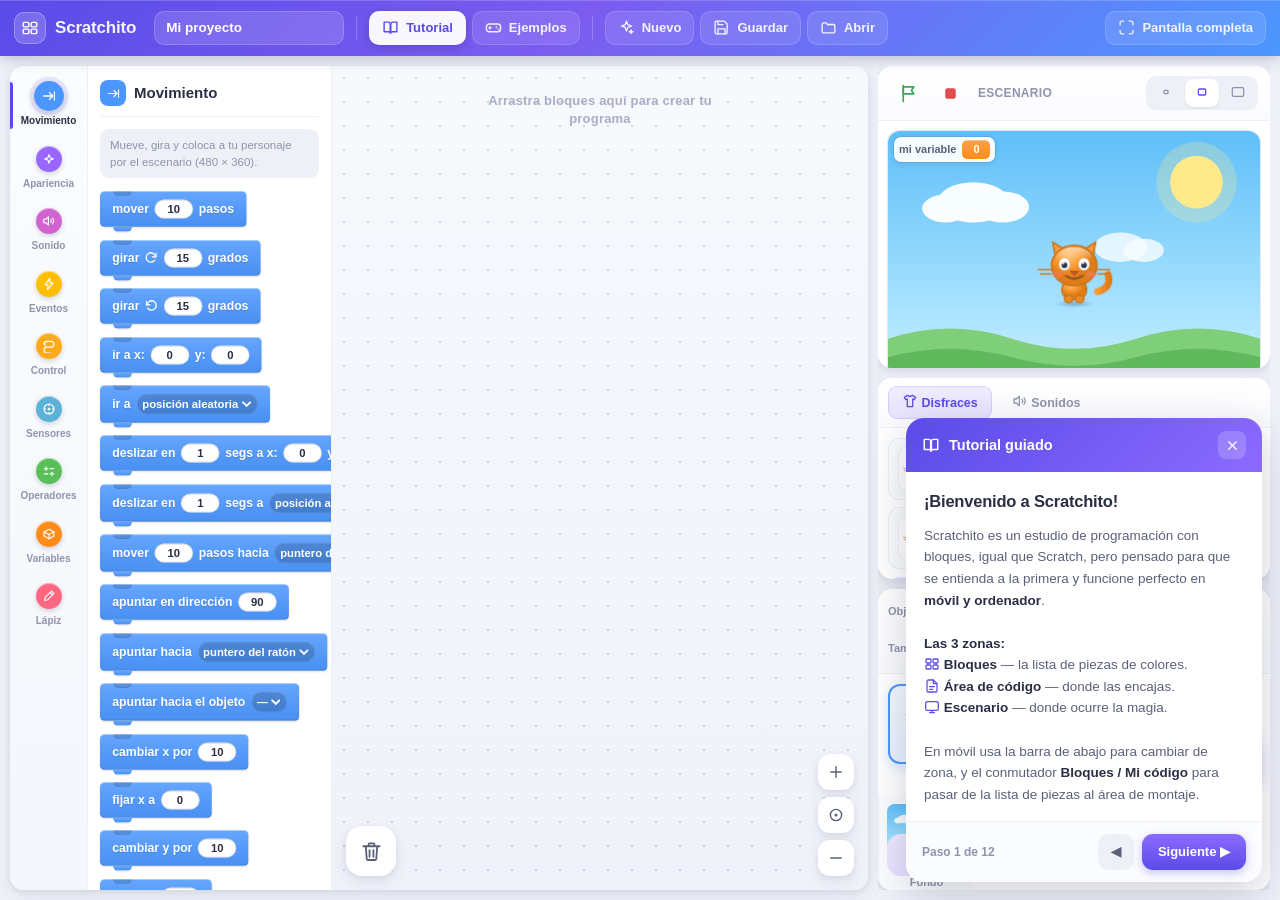
==== commit 4b563cc5: "Arregla el encaje vertical: nada se corta abajo en ninguna pantalla - La columna del escenario repar" ====
--- a/index.html
+++ b/index.html
@@ -245,10 +245,11 @@
 
 /* --------- Columna escenario --------- */
 .stage-col{
-  width:392px;flex:0 0 392px;display:flex;flex-direction:column;min-height:0;gap:10px
+  width:392px;flex:0 0 392px;display:flex;flex-direction:column;min-height:0;gap:10px;overflow:hidden
 }
 .stage-card-main{
-  background:var(--panel);border-radius:var(--r);box-shadow:var(--sh-2);overflow:hidden;flex:0 0 auto
+  background:var(--panel);border-radius:var(--r);box-shadow:var(--sh-2);overflow:hidden;
+  flex:0 1 auto;min-height:0;display:flex;flex-direction:column
 }
 .stage-head{
   display:flex;align-items:center;gap:6px;padding:9px 12px;border-bottom:1px solid var(--line-2);
@@ -265,9 +266,13 @@
 .size-btns button{padding:5px 9px;border-radius:8px;font-size:12px;color:var(--ink-3);font-weight:700;transition:.15s}
 .size-btns button.active{background:#fff;color:var(--brand);box-shadow:var(--sh-1)}
 
-.stage-holder{padding:10px;display:flex;justify-content:center;background:#fff}
+.stage-holder{
+  padding:10px;display:flex;justify-content:center;align-items:flex-start;background:#fff;
+  min-height:0;flex:1 1 auto;overflow:hidden
+}
 #stage{
-  position:relative;width:100%;max-width:520px;aspect-ratio:4/3;background:#fff;
+  position:relative;width:100%;max-width:min(520px, calc((100dvh - 330px) * 4 / 3));
+  aspect-ratio:4/3;background:#fff;margin-inline:auto;
   border-radius:12px;overflow:hidden;touch-action:none;
   box-shadow:0 0 0 1px var(--line), inset 0 0 40px rgba(23,28,61,.035)
 }
@@ -306,7 +311,7 @@
 }
 
 /* Panel inferior derecho: assets + sprites */
-.right-stack{flex:1;min-height:0;display:flex;flex-direction:column;gap:10px}
+.right-stack{flex:1 1 auto;min-height:0;display:flex;flex-direction:column;gap:10px;overflow:hidden}
 .card{background:var(--panel);border-radius:var(--r);box-shadow:var(--sh-2);overflow:hidden;display:flex;flex-direction:column;min-height:0}
 
 /* Pestañas disfraces/sonidos */
@@ -348,8 +353,8 @@
 .bigadd:hover{background:#F7F5FF;box-shadow:inset 0 0 0 2px #CFC4FF}
 
 /* Lista de objetos */
-.sprite-panel{display:flex;min-height:0;flex:1}
-.sprite-list-wrap{flex:1;min-width:0;display:flex;flex-direction:column;position:relative}
+.sprite-panel{display:flex;min-height:0;flex:1 1 auto;overflow:hidden}
+.sprite-list-wrap{flex:1;min-width:0;min-height:0;display:flex;flex-direction:column;position:relative;overflow:hidden}
 .sp-info{display:flex;flex-wrap:wrap;gap:7px;padding:9px 10px;border-bottom:1px solid var(--line-2);background:linear-gradient(180deg,#fff,#FAFBFE)}
 .sp-field{display:flex;align-items:center;gap:5px;font-size:11px;font-weight:700;color:var(--ink-3)}
 .sp-field input{
@@ -380,11 +385,13 @@
 .sp-card:hover .del,.sp-card.sel .del{opacity:1}
 .stage-card{
   width:96px;flex:0 0 96px;border-left:1px solid var(--line-2);background:#FBFCFE;padding:10px 8px;
-  text-align:center;font-size:11px;font-weight:700;color:var(--ink-3)
+  text-align:center;font-size:11px;font-weight:700;color:var(--ink-3);
+  min-height:0;overflow-y:auto;overflow-x:hidden;position:relative;
+  display:flex;flex-direction:column;gap:6px
 }
 .stage-card .thumb{width:100%;aspect-ratio:4/3;border-radius:8px;object-fit:cover;margin-bottom:6px;box-shadow:inset 0 0 0 1px var(--line)}
 .addbtn{
-  position:absolute;right:12px;bottom:12px;width:50px;height:50px;border-radius:17px;
+  position:absolute;right:12px;bottom:12px;flex:0 0 auto;width:50px;height:50px;border-radius:17px;
   background:linear-gradient(180deg,var(--brand-2),var(--brand));color:#fff;font-size:22px;
   display:grid;place-items:center;box-shadow:0 6px 18px rgba(90,75,232,.42);z-index:12;transition:.15s
 }
@@ -891,6 +898,178 @@
 
 .blk-ic{width:15px;height:15px;vertical-align:-.22em;margin-left:1px}
 
+/* --- Reparto vertical de la columna derecha (evita que se corte abajo) --- */
+.assets-card{flex:1 1 40%;min-height:120px;max-height:clamp(150px,32dvh,260px)}
+.sprite-panel{flex:1 1 60%;min-height:140px}
+
+/* El "+" de fondos se queda pegado abajo dentro de su columna */
+.stage-card #addBackdrop{
+  position:sticky;right:auto;bottom:4px;align-self:center;margin-top:auto;
+  width:42px;height:42px;border-radius:14px;flex:0 0 42px
+}
+.stage-card #addBackdrop .ic{width:20px;height:20px}
+
+/* --- Pantallas bajas: se reparte el alto sin recortar nada --- */
+@media (min-width:901px) and (max-height:820px){
+  .assets-card{flex:0 1 auto;max-height:clamp(120px,24dvh,200px);min-height:104px}
+  .sprite-panel{min-height:120px}
+}
+@media (min-width:901px) and (max-height:680px){
+  .assets-card{max-height:132px;min-height:92px}
+  .sprite-panel{min-height:104px}
+  .sp-card{width:62px;height:70px}
+  .sp-card img{width:32px;height:32px}
+  .stage-card{width:84px;flex:0 0 84px}
+}
+@media (min-width:901px) and (max-height:560px){
+  .assets-card{display:none}
+  .sprite-panel{min-height:90px}
+}
+
+/* ===================================================================
+   Encaje vertical en móvil: nada se corta por debajo de la pantalla
+   =================================================================== */
+@media (max-width:900px){
+  /* La vista Escenario reparte el alto: escenario arriba, objetos abajo */
+  body[data-view=stage] .stage-col{
+    height:100%;min-height:0;overflow:hidden;gap:8px;padding-bottom:0
+  }
+  body[data-view=stage] .stage-card-main{flex:0 0 auto}
+  body[data-view=stage] .right-stack{flex:1 1 auto;min-height:0;overflow:hidden}
+  /* En la vista Escenario los disfraces viven en su propia pestaña */
+  body[data-view=stage] .assets-card{display:none}
+  body[data-view=stage] .sprite-panel{flex:1 1 auto;min-height:0}
+
+  /* El escenario nunca puede empujar al resto fuera de la pantalla */
+  #stage{max-width:min(520px, calc((100dvh - 300px) * 4 / 3))}
+  .stage-holder{padding:8px}
+
+  /* La lista de objetos hace scroll en lugar de desbordar */
+  .sprite-list{padding-bottom:74px}
+  .stage-card{overflow-y:auto}
+  .stage-card #addBackdrop{width:40px;height:40px;flex-basis:40px}
+}
+
+/* Móviles bajos (≤700 px de alto): se compacta todo */
+@media (max-width:900px) and (max-height:700px){
+  #stage{max-width:min(520px, calc((100dvh - 250px) * 4 / 3))}
+  .sp-info{padding:6px 8px;gap:5px}
+  .sp-field{font-size:10px}
+  .sp-field input{padding:6px 7px;font-size:11.5px;width:50px}
+  .sp-card{width:64px;height:72px}
+  .sp-card img{width:36px;height:36px}
+  .stage-card{width:74px;flex-basis:74px}
+  .mobile-tabs button{padding:6px 2px;font-size:9.5px}
+  .mobile-tabs button .ic{width:19px;height:19px}
+}
+
+/* Móvil apaisado: el escenario manda, el resto se esconde */
+@media (max-width:900px) and (orientation:landscape) and (max-height:480px){
+  body[data-view=stage] .right-stack{display:none}
+  #stage{max-width:min(520px, calc((100dvh - 130px) * 4 / 3))}
+}
+
+/* --- Móvil: sin controles duplicados y panel inferior legible --- */
+@media (max-width:900px){
+  /* La runbar ya trae bandera y stop: la cabecera del escenario no los repite */
+  .stage-head .runbtn{display:none}
+  .stage-head{padding:7px 10px}
+  .stage-title{margin-left:0}
+
+  /* Info del objeto en una línea ordenada, sin solaparse con el botón + */
+  .sp-info{padding:8px 10px;gap:6px 8px;padding-right:72px}
+  .sp-field input.name{min-width:96px;flex:1}
+
+  /* La columna de fondos muestra su etiqueta completa */
+  .stage-card{padding:8px 6px 10px;display:flex;flex-direction:column;align-items:center}
+  .stage-card .thumb{margin-bottom:4px}
+  .stage-card .lbl,.stage-card span{line-height:1.25;word-break:break-word}
+
+  /* La lista de objetos siempre tiene alto propio visible */
+  .sprite-panel{min-height:150px}
+  .sprite-list{padding:10px 10px 70px;align-content:flex-start}
+}
+@media (max-width:900px) and (max-height:700px){
+  .sprite-panel{min-height:132px}
+}
+
+/* --- Móvil: garantizar que la lista de objetos se vea entera --- */
+@media (max-width:900px){
+  /* El escenario cede alto para que el panel de objetos quepa completo */
+  #stage{max-width:min(520px, calc((100dvh - 360px) * 4 / 3))}
+  body[data-view=stage] .sprite-panel{flex:1 1 auto;min-height:168px}
+  /* Miniatura de fondo compacta, con su texto completo */
+  .stage-card{width:78px;flex-basis:78px;padding:8px 5px}
+  .stage-card .thumb{width:60px;aspect-ratio:4/3}
+  .stage-card{font-size:10px}
+}
+@media (max-width:900px) and (max-height:700px){
+  #stage{max-width:min(520px, calc((100dvh - 330px) * 4 / 3))}
+  body[data-view=stage] .sprite-panel{min-height:150px}
+}
+
+/* --- El escenario se limita por ALTURA real disponible (no solo por ancho) --- */
+@media (max-width:900px){
+  body[data-view=stage] .stage-holder{
+    min-height:0;flex:1 1 auto;align-items:center;justify-content:center;overflow:hidden
+  }
+  body[data-view=stage] #stage{
+    width:auto;height:100%;max-height:100%;max-width:100%;aspect-ratio:4/3;margin:0 auto
+  }
+  body[data-view=stage] .stage-card-main{
+    flex:1 1 auto;min-height:0;max-height:calc(100dvh - 330px)
+  }
+  body[data-view=stage] .sprite-panel{flex:0 0 auto;height:176px;min-height:176px}
+}
+@media (max-width:900px) and (max-height:700px){
+  body[data-view=stage] .stage-card-main{max-height:calc(100dvh - 300px)}
+  body[data-view=stage] .sprite-panel{height:154px;min-height:154px}
+}
+
+/* --- Reparto final móvil: el escenario ocupa el hueco libre --- */
+@media (max-width:900px){
+  body[data-view=stage] .stage-col{height:100%;display:flex;flex-direction:column}
+  body[data-view=stage] .stage-card-main{
+    flex:1 1 auto;min-height:0;max-height:none;display:flex;flex-direction:column;justify-content:center
+  }
+  body[data-view=stage] .right-stack{flex:0 0 auto;min-height:0;overflow:visible}
+  body[data-view=stage] .sprite-panel{height:auto;min-height:0;max-height:210px}
+  body[data-view=stage] .sprite-list{padding-bottom:64px}
+}
+
+/* El escenario nunca se desborda por los lados */
+@media (max-width:900px){
+  body[data-view=stage] #stage{max-width:100%;max-height:100%;aspect-ratio:4/3}
+  body[data-view=stage] .stage-holder{
+    display:grid;place-items:center;padding:8px;
+    container-type:size
+  }
+  body[data-view=stage] .stage-holder > #stage{
+    width:min(100cqw, calc(100cqh * 4 / 3));
+    height:auto;aspect-ratio:4/3
+  }
+}
+
+/* --- Vista Recursos: los disfraces mandan, la lista de objetos se compacta --- */
+@media (max-width:900px){
+  body[data-view=assets] .assets-card{
+    display:flex!important;flex:1 1 auto;min-height:0;max-height:none
+  }
+  body[data-view=assets] #assetsPane{flex:1;min-height:0;overflow:auto}
+  body[data-view=assets] .sprite-panel{flex:0 0 auto;height:auto;max-height:168px;min-height:0}
+  body[data-view=assets] .sprite-list{padding-bottom:62px}
+  /* fila de disfraz legible en pantallas estrechas */
+  .asset-row{flex-wrap:wrap;row-gap:8px}
+  .asset-row .nm{font-size:12.5px;line-height:1.25}
+  .asset-row .acts{margin-left:auto;flex-wrap:wrap;justify-content:flex-end}
+}
+@media (max-width:400px){
+  .asset-row .txt{flex:1 1 100%;min-width:0;order:2}
+  .asset-row .thumbbox{order:1}
+  .asset-row .acts{order:3;flex:1 1 100%;margin-left:0;justify-content:stretch}
+  .asset-row .acts .minibtn{flex:1;text-align:center;padding:9px 6px}
+}
+
 </style>
 </head>
 <body data-view="stage" data-pane="palette">
@@ -967,7 +1146,7 @@
 
       <div class="right-stack">
 
-        <div class="card" style="flex:0 1 auto;max-height:238px">
+        <div class="card assets-card">
           <div class="tabs">
             <button class="tab active" data-tab="costumes"><span class="ic ic-shirt"></span> Disfraces</button>
             <button class="tab" data-tab="sounds"><span class="ic ic-speaker"></span> Sonidos</button>
@@ -975,7 +1154,7 @@
           <div id="assetsPane"></div>
         </div>
 
-        <div class="card sprite-panel" style="flex:1 1 auto">
+        <div class="card sprite-panel">
           <div class="sprite-list-wrap">
             <div class="sp-info">
               <label class="sp-field">Objeto <input id="fName" class="name"></label>
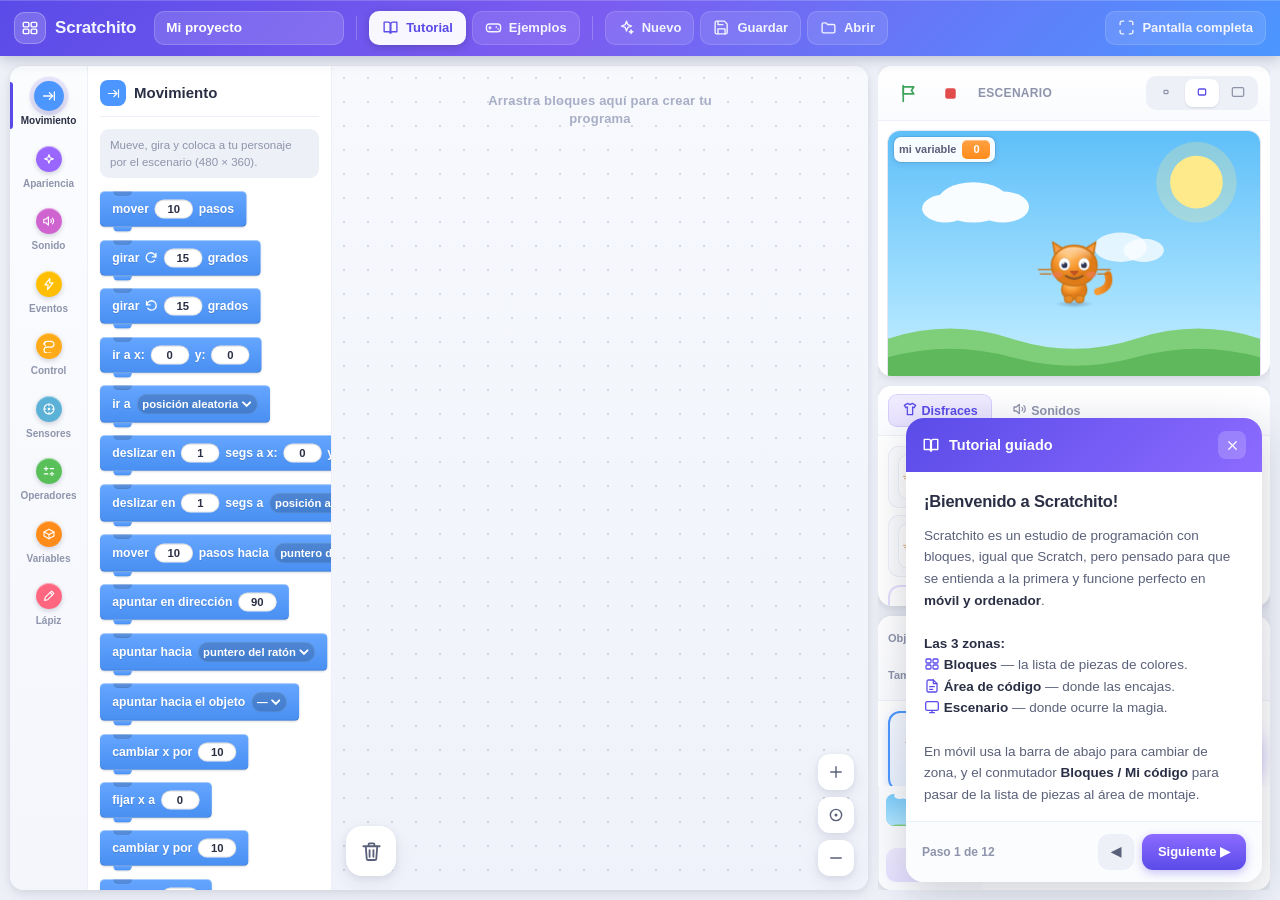
==== commit 80901585: "Elimina solapes: ningun boton tapa a otro elemento - El boton + de fondos pasa de sticky a flujo nor" ====
--- a/index.html
+++ b/index.html
@@ -902,12 +902,12 @@
 .assets-card{flex:1 1 40%;min-height:120px;max-height:clamp(150px,32dvh,260px)}
 .sprite-panel{flex:1 1 60%;min-height:140px}
 
-/* El "+" de fondos se queda pegado abajo dentro de su columna */
+/* El "+" de fondos va en flujo normal, nunca encima de la miniatura */
 .stage-card #addBackdrop{
-  position:sticky;right:auto;bottom:4px;align-self:center;margin-top:auto;
-  width:42px;height:42px;border-radius:14px;flex:0 0 42px
-}
-.stage-card #addBackdrop .ic{width:20px;height:20px}
+  position:static;margin-top:6px;width:100%;flex:0 0 auto;
+  padding:8px 6px;border-radius:10px;display:grid;place-items:center
+}
+.stage-card #addBackdrop .ic{width:18px;height:18px}
 
 /* --- Pantallas bajas: se reparte el alto sin recortar nada --- */
 @media (min-width:901px) and (max-height:820px){
@@ -947,7 +947,7 @@
   /* La lista de objetos hace scroll en lugar de desbordar */
   .sprite-list{padding-bottom:74px}
   .stage-card{overflow-y:auto}
-  .stage-card #addBackdrop{width:40px;height:40px;flex-basis:40px}
+  
 }
 
 /* Móviles bajos (≤700 px de alto): se compacta todo */
@@ -1069,6 +1069,79 @@
   .asset-row .acts{order:3;flex:1 1 100%;margin-left:0;justify-content:stretch}
   .asset-row .acts .minibtn{flex:1;text-align:center;padding:9px 6px}
 }
+
+/* --- Columna de fondo: miniatura, etiqueta y botón apilados sin solaparse --- */
+.stage-card{
+  display:flex;flex-direction:column;align-items:stretch;gap:0;
+  padding:10px 8px;overflow-y:auto;min-height:0
+}
+.stage-card .thumb{width:100%;flex:0 0 auto;margin-bottom:4px}
+.stage-card .sc-lbl{display:block;font-size:11px;font-weight:700;color:var(--ink-3);line-height:1.2;margin-bottom:2px}
+
+/* --- Columna de fondo compacta: miniatura + botón siempre visibles --- */
+.stage-card{width:104px;flex:0 0 104px;padding:8px 7px 10px}
+.stage-card .thumb{aspect-ratio:4/3;margin-bottom:3px}
+.stage-card .sc-lbl{font-size:10.5px;margin-bottom:4px}
+.stage-card #addBackdrop{margin-top:0;padding:9px 6px;font-size:11.5px}
+
+/* El botón + de objetos no se sienta encima de la tarjeta de fondo */
+.sprite-list-wrap .addbtn{right:10px;bottom:10px}
+
+/* --- Paleta: los bloques largos no se recortan, se ajustan --- */
+/* Paleta: bloques largos accesibles con scroll horizontal suave */
+.palette{overflow-x:auto;scrollbar-width:thin}
+.palette .blockrow{width:max-content;min-width:100%}
+.palette select.bfield{max-width:160px;text-overflow:ellipsis}
+
+/* La fila de datos del objeto nunca queda bajo la tarjeta de fondo */
+@media (max-width:900px){
+  .sprite-panel{position:relative;align-items:stretch}
+  .sp-info{flex-wrap:wrap;row-gap:6px}
+  body[data-view=assets] .sprite-panel{max-height:190px}
+  body[data-view=assets] .stage-card{align-self:stretch}
+}
+
+/* --- Tarjeta de fondo: todo cabe sin scroll ni recortes --- */
+.stage-card{
+  width:104px;flex:0 0 104px;padding:8px 7px;overflow:visible;
+  display:flex;flex-direction:column;justify-content:flex-start
+}
+.stage-card .thumb{width:100%;aspect-ratio:4/3;flex:0 0 auto;margin-bottom:3px}
+.stage-card .sc-lbl{flex:0 0 auto}
+.stage-card #addBackdrop{flex:0 0 auto;margin-top:4px;padding:8px 4px}
+/* si el alto aprieta, la miniatura cede antes que el botón */
+@media (max-height:760px){
+  .stage-card .thumb{aspect-ratio:16/10}
+}
+@media (max-height:660px){
+  .stage-card{width:94px;flex-basis:94px;padding:7px 6px}
+  .stage-card .thumb{aspect-ratio:16/9}
+  .stage-card .sc-lbl{font-size:10px;margin-bottom:2px}
+  .stage-card #addBackdrop{padding:7px 4px;font-size:11px}
+}
+
+/* --- El panel inferior reserva el alto que su contenido necesita --- */
+@media (min-width:901px){
+  .sprite-panel{min-height:176px}
+  .assets-card{flex:0 1 auto;max-height:clamp(120px,26dvh,220px)}
+  /* la tarjeta de fondo se ajusta al panel, sin desbordarlo */
+  .stage-card{max-height:100%;overflow:hidden}
+  .stage-card .thumb{min-height:0}
+}
+@media (min-width:901px) and (max-height:700px){
+  .sprite-panel{min-height:158px}
+  .assets-card{max-height:clamp(110px,20dvh,160px)}
+}
+
+/* --- Tarjeta de fondo: la miniatura cede, el botón SIEMPRE se ve --- */
+.stage-card{justify-content:flex-start;gap:3px}
+.stage-card .thumb{
+  aspect-ratio:auto;height:auto;max-height:58px;object-fit:cover;flex:0 1 auto;min-height:26px
+}
+.stage-card .sc-lbl{flex:0 0 auto;margin:0}
+.stage-card #addBackdrop{margin-top:auto;flex:0 0 auto}
+@media (max-height:700px){ .stage-card .thumb{max-height:44px} }
+@media (max-height:620px){ .stage-card .thumb{max-height:34px} }
 
 </style>
 </head>
@@ -1169,8 +1242,8 @@
           </div>
           <div class="stage-card">
             <img class="thumb" id="stageThumb" alt="">
-            Fondo
-            <button class="minibtn accent" id="addBackdrop" style="margin-top:8px;width:100%"><span class="ic ic-image"></span></button>
+            <span class="sc-lbl">Fondo</span>
+            <button class="minibtn accent" id="addBackdrop" title="Elegir fondo"><span class="ic ic-image"></span></button>
           </div>
         </div>
 
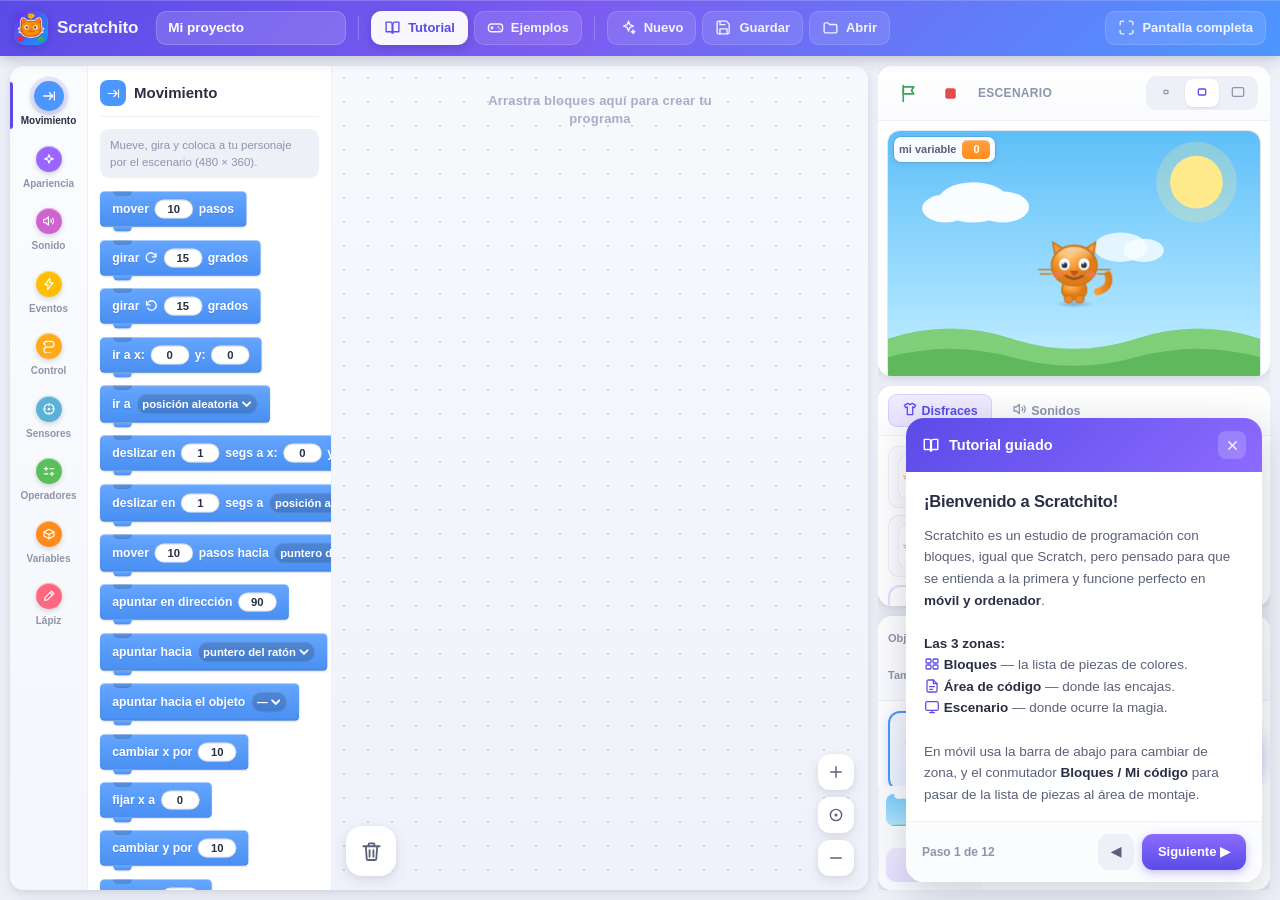
==== commit 548703fd: "Añade logo propio: cabecera, favicon y pantalla de carga - Logo generado con IA, recortado y exporta" ====
--- a/index.html
+++ b/index.html
@@ -5,7 +5,8 @@
 <meta name="viewport" content="width=device-width,initial-scale=1,maximum-scale=1,user-scalable=no,viewport-fit=cover">
 <meta name="theme-color" content="#5A4BE8">
 <title>Scratchito · Estudio de programación con bloques</title>
-<link rel="icon" href="data:image/svg+xml,%3Csvg xmlns='http://www.w3.org/2000/svg' viewBox='0 0 24 24'%3E%3Crect width='24' height='24' rx='6' fill='%235A4BE8'/%3E%3Cg fill='white'%3E%3Crect x='4.5' y='5' width='6.4' height='5.4' rx='1.4'/%3E%3Crect x='13.1' y='5' width='6.4' height='5.4' rx='1.4'/%3E%3Crect x='4.5' y='13.6' width='6.4' height='5.4' rx='1.4'/%3E%3Crect x='13.1' y='13.6' width='6.4' height='5.4' rx='1.4'/%3E%3C/g%3E%3C/svg%3E">
+<link rel="icon" type="image/png" href="[data-uri]">
+<link rel="apple-touch-icon" href="[data-uri]">
 <style>
 
 /* ===================================================================
@@ -1143,14 +1144,47 @@
 @media (max-height:700px){ .stage-card .thumb{max-height:44px} }
 @media (max-height:620px){ .stage-card .thumb{max-height:34px} }
 
+/* ===== Logo de la marca ===== */
+.logo-img{
+  width:34px;height:34px;border-radius:10px;display:block;flex:0 0 auto;
+  box-shadow:0 2px 8px rgba(23,28,61,.22)
+}
+@media (max-width:900px){ .logo-img{width:30px;height:30px;border-radius:9px} }
+
+/* ===== Pantalla de carga ===== */
+#splash{
+  position:fixed;inset:0;z-index:9999;display:flex;flex-direction:column;
+  align-items:center;justify-content:center;gap:2px;
+  background:linear-gradient(150deg,#5A4BE8,#7B5CF0 55%,#4C97FF);
+  animation:splashOut .45s ease .85s forwards
+}
+#splash img{
+  width:104px;height:104px;border-radius:26px;
+  box-shadow:0 14px 40px rgba(0,0,0,.28);
+  animation:splashPop .5s cubic-bezier(.2,1.2,.4,1)
+}
+#splash b{color:#fff;font-size:26px;font-weight:800;letter-spacing:.2px;margin-top:16px}
+#splash small{color:rgba(255,255,255,.82);font-size:13.5px;font-weight:600}
+@keyframes splashPop{from{transform:scale(.6);opacity:0}}
+@keyframes splashOut{to{opacity:0;visibility:hidden;pointer-events:none}}
+@media (prefers-reduced-motion:reduce){
+  #splash{animation:splashOut .2s ease .3s forwards}
+  #splash img{animation:none}
+}
+
 </style>
 </head>
 <body data-view="stage" data-pane="palette">
+<div id="splash">
+  <img src="[data-uri]" alt="Scratchito">
+  <b>Scratchito</b>
+  <small>Programa jugando</small>
+</div>
 <div id="app">
 
   <!-- ===== Barra superior ===== -->
   <header class="topbar">
-    <div class="logo"><span class="cat"><span class="ic ic-bricks"></span></span><span class="t">Scratchito</span></div>
+    <div class="logo"><img class="logo-img" src="[data-uri]" alt="Scratchito" width="34" height="34"><span class="t">Scratchito</span></div>
     <input class="projname" id="projName" placeholder="Mi proyecto" value="Mi proyecto">
     <div class="sep"></div>
     <button class="tbtn primary" id="btnTut"><span class="ic ic-book"></span><span class="t">Tutorial</span></button>
